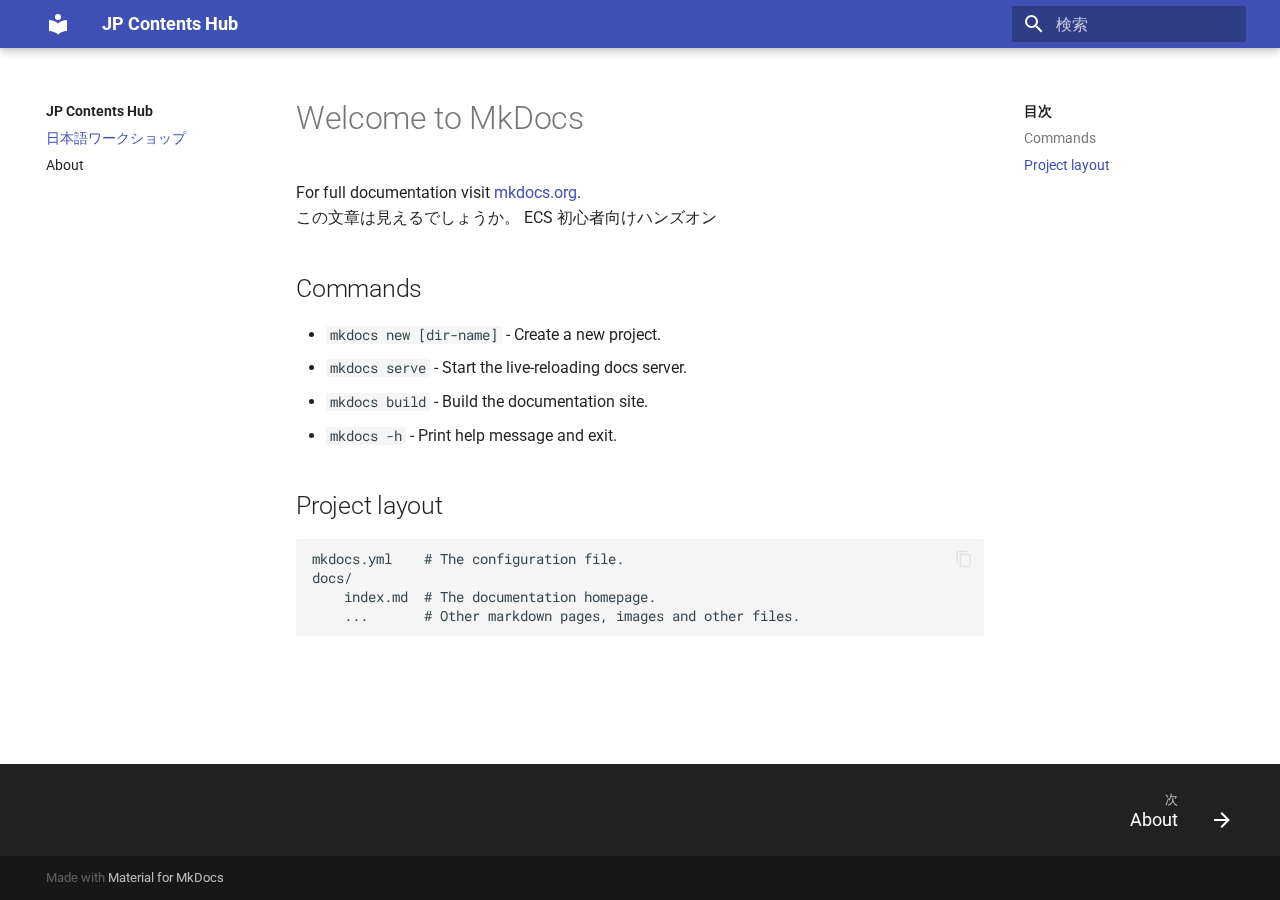
==== index.html @ 96ca3394 "Deployed 9d6eb87 with MkDocs version: 1.3.0" ====
<!doctype html>
<html lang="ja" class="no-js">
  <head>
    
      <meta charset="utf-8">
      <meta name="viewport" content="width=device-width,initial-scale=1">
      
      
      
      <link rel="icon" href="assets/images/favicon.png">
      <meta name="generator" content="mkdocs-1.3.0, mkdocs-material-8.3.3">
    
    
      
        <title>JP Contents Hub</title>
      
    
    
      <link rel="stylesheet" href="assets/stylesheets/main.4a0965b7.min.css">
      
        
        <link rel="stylesheet" href="assets/stylesheets/palette.cbb835fc.min.css">
        
      
      
    
    
    
      
        
        
        <link rel="preconnect" href="https://fonts.gstatic.com" crossorigin>
        <link rel="stylesheet" href="https://fonts.googleapis.com/css?family=Roboto:300,300i,400,400i,700,700i%7CRoboto+Mono:400,400i,700,700i&display=fallback">
        <style>:root{--md-text-font:"Roboto";--md-code-font:"Roboto Mono"}</style>
      
    
    
    <script>__md_scope=new URL(".",location),__md_get=(e,_=localStorage,t=__md_scope)=>JSON.parse(_.getItem(t.pathname+"."+e)),__md_set=(e,_,t=localStorage,a=__md_scope)=>{try{t.setItem(a.pathname+"."+e,JSON.stringify(_))}catch(e){}}</script>
    
      

    
    
  </head>
  
  
    
    
    
    
    
    <body dir="ltr" data-md-color-scheme="" data-md-color-primary="none" data-md-color-accent="none">
  
    
    
    <input class="md-toggle" data-md-toggle="drawer" type="checkbox" id="__drawer" autocomplete="off">
    <input class="md-toggle" data-md-toggle="search" type="checkbox" id="__search" autocomplete="off">
    <label class="md-overlay" for="__drawer"></label>
    <div data-md-component="skip">
      
        
        <a href="#welcome-to-mkdocs" class="md-skip">
          コンテンツにスキップ
        </a>
      
    </div>
    <div data-md-component="announce">
      
    </div>
    
    
      

<header class="md-header" data-md-component="header">
  <nav class="md-header__inner md-grid" aria-label="ヘッダー">
    <a href="." title="JP Contents Hub" class="md-header__button md-logo" aria-label="JP Contents Hub" data-md-component="logo">
      
  
  <svg xmlns="http://www.w3.org/2000/svg" viewBox="0 0 24 24"><path d="M12 8a3 3 0 0 0 3-3 3 3 0 0 0-3-3 3 3 0 0 0-3 3 3 3 0 0 0 3 3m0 3.54C9.64 9.35 6.5 8 3 8v11c3.5 0 6.64 1.35 9 3.54 2.36-2.19 5.5-3.54 9-3.54V8c-3.5 0-6.64 1.35-9 3.54Z"/></svg>

    </a>
    <label class="md-header__button md-icon" for="__drawer">
      <svg xmlns="http://www.w3.org/2000/svg" viewBox="0 0 24 24"><path d="M3 6h18v2H3V6m0 5h18v2H3v-2m0 5h18v2H3v-2Z"/></svg>
    </label>
    <div class="md-header__title" data-md-component="header-title">
      <div class="md-header__ellipsis">
        <div class="md-header__topic">
          <span class="md-ellipsis">
            JP Contents Hub
          </span>
        </div>
        <div class="md-header__topic" data-md-component="header-topic">
          <span class="md-ellipsis">
            
              日本語ワークショップ
            
          </span>
        </div>
      </div>
    </div>
    
    
    
      <label class="md-header__button md-icon" for="__search">
        <svg xmlns="http://www.w3.org/2000/svg" viewBox="0 0 24 24"><path d="M9.5 3A6.5 6.5 0 0 1 16 9.5c0 1.61-.59 3.09-1.56 4.23l.27.27h.79l5 5-1.5 1.5-5-5v-.79l-.27-.27A6.516 6.516 0 0 1 9.5 16 6.5 6.5 0 0 1 3 9.5 6.5 6.5 0 0 1 9.5 3m0 2C7 5 5 7 5 9.5S7 14 9.5 14 14 12 14 9.5 12 5 9.5 5Z"/></svg>
      </label>
      <div class="md-search" data-md-component="search" role="dialog">
  <label class="md-search__overlay" for="__search"></label>
  <div class="md-search__inner" role="search">
    <form class="md-search__form" name="search">
      <input type="text" class="md-search__input" name="query" aria-label="検索" placeholder="検索" autocapitalize="off" autocorrect="off" autocomplete="off" spellcheck="false" data-md-component="search-query" required>
      <label class="md-search__icon md-icon" for="__search">
        <svg xmlns="http://www.w3.org/2000/svg" viewBox="0 0 24 24"><path d="M9.5 3A6.5 6.5 0 0 1 16 9.5c0 1.61-.59 3.09-1.56 4.23l.27.27h.79l5 5-1.5 1.5-5-5v-.79l-.27-.27A6.516 6.516 0 0 1 9.5 16 6.5 6.5 0 0 1 3 9.5 6.5 6.5 0 0 1 9.5 3m0 2C7 5 5 7 5 9.5S7 14 9.5 14 14 12 14 9.5 12 5 9.5 5Z"/></svg>
        <svg xmlns="http://www.w3.org/2000/svg" viewBox="0 0 24 24"><path d="M20 11v2H8l5.5 5.5-1.42 1.42L4.16 12l7.92-7.92L13.5 5.5 8 11h12Z"/></svg>
      </label>
      <nav class="md-search__options" aria-label="Search">
        
        <button type="reset" class="md-search__icon md-icon" aria-label="クリア" tabindex="-1">
          <svg xmlns="http://www.w3.org/2000/svg" viewBox="0 0 24 24"><path d="M19 6.41 17.59 5 12 10.59 6.41 5 5 6.41 10.59 12 5 17.59 6.41 19 12 13.41 17.59 19 19 17.59 13.41 12 19 6.41Z"/></svg>
        </button>
      </nav>
      
    </form>
    <div class="md-search__output">
      <div class="md-search__scrollwrap" data-md-scrollfix>
        <div class="md-search-result" data-md-component="search-result">
          <div class="md-search-result__meta">
            検索を初期化
          </div>
          <ol class="md-search-result__list"></ol>
        </div>
      </div>
    </div>
  </div>
</div>
    
    
  </nav>
  
</header>
    
    <div class="md-container" data-md-component="container">
      
      
        
          
        
      
      <main class="md-main" data-md-component="main">
        <div class="md-main__inner md-grid">
          
            
              
              <div class="md-sidebar md-sidebar--primary" data-md-component="sidebar" data-md-type="navigation" >
                <div class="md-sidebar__scrollwrap">
                  <div class="md-sidebar__inner">
                    


<nav class="md-nav md-nav--primary" aria-label="ナビゲーション" data-md-level="0">
  <label class="md-nav__title" for="__drawer">
    <a href="." title="JP Contents Hub" class="md-nav__button md-logo" aria-label="JP Contents Hub" data-md-component="logo">
      
  
  <svg xmlns="http://www.w3.org/2000/svg" viewBox="0 0 24 24"><path d="M12 8a3 3 0 0 0 3-3 3 3 0 0 0-3-3 3 3 0 0 0-3 3 3 3 0 0 0 3 3m0 3.54C9.64 9.35 6.5 8 3 8v11c3.5 0 6.64 1.35 9 3.54 2.36-2.19 5.5-3.54 9-3.54V8c-3.5 0-6.64 1.35-9 3.54Z"/></svg>

    </a>
    JP Contents Hub
  </label>
  
  <ul class="md-nav__list" data-md-scrollfix>
    
      
      
      

  
  
    
  
  
    <li class="md-nav__item md-nav__item--active">
      
      <input class="md-nav__toggle md-toggle" data-md-toggle="toc" type="checkbox" id="__toc">
      
      
        
      
      
        <label class="md-nav__link md-nav__link--active" for="__toc">
          日本語ワークショップ
          <span class="md-nav__icon md-icon"></span>
        </label>
      
      <a href="." class="md-nav__link md-nav__link--active">
        日本語ワークショップ
      </a>
      
        

<nav class="md-nav md-nav--secondary" aria-label="目次">
  
  
  
    
  
  
    <label class="md-nav__title" for="__toc">
      <span class="md-nav__icon md-icon"></span>
      目次
    </label>
    <ul class="md-nav__list" data-md-component="toc" data-md-scrollfix>
      
        <li class="md-nav__item">
  <a href="#commands" class="md-nav__link">
    Commands
  </a>
  
</li>
      
        <li class="md-nav__item">
  <a href="#project-layout" class="md-nav__link">
    Project layout
  </a>
  
</li>
      
    </ul>
  
</nav>
      
    </li>
  

    
      
      
      

  
  
  
    <li class="md-nav__item">
      <a href="about/" class="md-nav__link">
        About
      </a>
    </li>
  

    
  </ul>
</nav>
                  </div>
                </div>
              </div>
            
            
              
              <div class="md-sidebar md-sidebar--secondary" data-md-component="sidebar" data-md-type="toc" >
                <div class="md-sidebar__scrollwrap">
                  <div class="md-sidebar__inner">
                    

<nav class="md-nav md-nav--secondary" aria-label="目次">
  
  
  
    
  
  
    <label class="md-nav__title" for="__toc">
      <span class="md-nav__icon md-icon"></span>
      目次
    </label>
    <ul class="md-nav__list" data-md-component="toc" data-md-scrollfix>
      
        <li class="md-nav__item">
  <a href="#commands" class="md-nav__link">
    Commands
  </a>
  
</li>
      
        <li class="md-nav__item">
  <a href="#project-layout" class="md-nav__link">
    Project layout
  </a>
  
</li>
      
    </ul>
  
</nav>
                  </div>
                </div>
              </div>
            
          
          <div class="md-content" data-md-component="content">
            <article class="md-content__inner md-typeset">
              
                


<h1 id="welcome-to-mkdocs">Welcome to MkDocs</h1>
<p>For full documentation visit <a href="https://www.mkdocs.org">mkdocs.org</a>.<br />
この文章は見えるでしょうか。
ECS 初心者向けハンズオン</p>
<h2 id="commands">Commands</h2>
<ul>
<li><code>mkdocs new [dir-name]</code> - Create a new project.</li>
<li><code>mkdocs serve</code> - Start the live-reloading docs server.</li>
<li><code>mkdocs build</code> - Build the documentation site.</li>
<li><code>mkdocs -h</code> - Print help message and exit.</li>
</ul>
<h2 id="project-layout">Project layout</h2>
<pre><code>mkdocs.yml    # The configuration file.
docs/
    index.md  # The documentation homepage.
    ...       # Other markdown pages, images and other files.
</code></pre>

              
            </article>
            
          </div>
        </div>
        
      </main>
      
        <footer class="md-footer">
  
    
    <nav class="md-footer__inner md-grid" aria-label="フッター" >
      
      
        
        <a href="about/" class="md-footer__link md-footer__link--next" aria-label="次: About" rel="next">
          <div class="md-footer__title">
            <div class="md-ellipsis">
              <span class="md-footer__direction">
                次
              </span>
              About
            </div>
          </div>
          <div class="md-footer__button md-icon">
            <svg xmlns="http://www.w3.org/2000/svg" viewBox="0 0 24 24"><path d="M4 11v2h12l-5.5 5.5 1.42 1.42L19.84 12l-7.92-7.92L10.5 5.5 16 11H4Z"/></svg>
          </div>
        </a>
      
    </nav>
  
  <div class="md-footer-meta md-typeset">
    <div class="md-footer-meta__inner md-grid">
      <div class="md-copyright">
  
  
    Made with
    <a href="https://squidfunk.github.io/mkdocs-material/" target="_blank" rel="noopener">
      Material for MkDocs
    </a>
  
</div>
      
    </div>
  </div>
</footer>
      
    </div>
    <div class="md-dialog" data-md-component="dialog">
      <div class="md-dialog__inner md-typeset"></div>
    </div>
    <script id="__config" type="application/json">{"base": ".", "features": [], "search": "assets/javascripts/workers/search.b028fd86.min.js", "translations": {"clipboard.copied": "\u30b3\u30d4\u30fc\u3057\u307e\u3057\u305f", "clipboard.copy": "\u30af\u30ea\u30c3\u30d7\u30dc\u30fc\u30c9\u3078\u30b3\u30d4\u30fc", "search.config.lang": "ja", "search.config.pipeline": "trimmer, stemmer", "search.config.separator": "[\\s\\-\u3000\u3001\u3002\uff0c\uff0e]+", "search.placeholder": "\u691c\u7d22", "search.result.more.one": "\u3053\u306e\u30da\u30fc\u30b8\u5185\u306b\u3082\u30461\u4ef6\u898b\u3064\u304b\u308a\u307e\u3057\u305f", "search.result.more.other": "\u3053\u306e\u30da\u30fc\u30b8\u5185\u306b\u3042\u3068#\u4ef6\u898b\u3064\u304b\u308a\u307e\u3057\u305f", "search.result.none": "\u4f55\u3082\u898b\u3064\u304b\u308a\u307e\u305b\u3093\u3067\u3057\u305f", "search.result.one": "1\u4ef6\u898b\u3064\u304b\u308a\u307e\u3057\u305f", "search.result.other": "#\u4ef6\u898b\u3064\u304b\u308a\u307e\u3057\u305f", "search.result.placeholder": "\u691c\u7d22\u30ad\u30fc\u30ef\u30fc\u30c9\u3092\u5165\u529b\u3057\u3066\u304f\u3060\u3055\u3044", "search.result.term.missing": "\u691c\u7d22\u306b\u542b\u307e\u308c\u306a\u3044", "select.version.title": "Select version"}}</script>
    
    
      <script src="assets/javascripts/bundle.f758a944.min.js"></script>
      
    
  </body>
</html>
---- assets/stylesheets/main.4a0965b7.min.css ----
@charset "UTF-8";html{-webkit-text-size-adjust:none;-moz-text-size-adjust:none;-ms-text-size-adjust:none;text-size-adjust:none;box-sizing:border-box}*,:after,:before{box-sizing:inherit}@media (prefers-reduced-motion){*,:after,:before{transition:none!important}}body{margin:0}a,button,input,label{-webkit-tap-highlight-color:transparent}a{color:inherit;text-decoration:none}hr{border:0;box-sizing:initial;display:block;height:.05rem;overflow:visible;padding:0}small{font-size:80%}sub,sup{line-height:1em}img{border-style:none}table{border-collapse:initial;border-spacing:0}td,th{font-weight:400;vertical-align:top}button{background:transparent;border:0;font-family:inherit;font-size:inherit;margin:0;padding:0}input{border:0;outline:none}:root,[data-md-color-scheme=default]{--md-default-fg-color:rgba(0,0,0,.87);--md-default-fg-color--light:rgba(0,0,0,.54);--md-default-fg-color--lighter:rgba(0,0,0,.32);--md-default-fg-color--lightest:rgba(0,0,0,.07);--md-default-bg-color:#fff;--md-default-bg-color--light:hsla(0,0%,100%,.7);--md-default-bg-color--lighter:hsla(0,0%,100%,.3);--md-default-bg-color--lightest:hsla(0,0%,100%,.12);--md-primary-fg-color:#4051b5;--md-primary-fg-color--light:#5d6cc0;--md-primary-fg-color--dark:#303fa1;--md-primary-bg-color:#fff;--md-primary-bg-color--light:hsla(0,0%,100%,.7);--md-accent-fg-color:#526cfe;--md-accent-fg-color--transparent:rgba(82,108,254,.1);--md-accent-bg-color:#fff;--md-accent-bg-color--light:hsla(0,0%,100%,.7);--md-code-fg-color:#36464e;--md-code-bg-color:#f5f5f5;--md-code-hl-color:rgba(255,255,0,.5);--md-code-hl-number-color:#d52a2a;--md-code-hl-special-color:#db1457;--md-code-hl-function-color:#a846b9;--md-code-hl-constant-color:#6e59d9;--md-code-hl-keyword-color:#3f6ec6;--md-code-hl-string-color:#1c7d4d;--md-code-hl-name-color:var(--md-code-fg-color);--md-code-hl-operator-color:var(--md-default-fg-color--light);--md-code-hl-punctuation-color:var(--md-default-fg-color--light);--md-code-hl-comment-color:var(--md-default-fg-color--light);--md-code-hl-generic-color:var(--md-default-fg-color--light);--md-code-hl-variable-color:var(--md-default-fg-color--light);--md-typeset-color:var(--md-default-fg-color);--md-typeset-a-color:var(--md-primary-fg-color);--md-typeset-mark-color:rgba(255,255,0,.5);--md-typeset-del-color:rgba(245,80,61,.15);--md-typeset-ins-color:rgba(11,213,112,.15);--md-typeset-kbd-color:#fafafa;--md-typeset-kbd-accent-color:#fff;--md-typeset-kbd-border-color:#b8b8b8;--md-typeset-table-color:rgba(0,0,0,.12);--md-admonition-fg-color:var(--md-default-fg-color);--md-admonition-bg-color:var(--md-default-bg-color);--md-footer-fg-color:#fff;--md-footer-fg-color--light:hsla(0,0%,100%,.7);--md-footer-fg-color--lighter:hsla(0,0%,100%,.3);--md-footer-bg-color:rgba(0,0,0,.87);--md-footer-bg-color--dark:rgba(0,0,0,.32);--md-shadow-z1:0 0.2rem 0.5rem rgba(0,0,0,.05),0 0 0.05rem rgba(0,0,0,.1);--md-shadow-z2:0 0.2rem 0.5rem rgba(0,0,0,.1),0 0 0.05rem rgba(0,0,0,.25);--md-shadow-z3:0 0.2rem 0.5rem rgba(0,0,0,.2),0 0 0.05rem rgba(0,0,0,.35)}.md-icon svg{fill:currentcolor;display:block;height:1.2rem;width:1.2rem}body{-webkit-font-smoothing:antialiased;-moz-osx-font-smoothing:grayscale;--md-text-font-family:var(--md-text-font,_),-apple-system,BlinkMacSystemFont,Helvetica,Arial,sans-serif;--md-code-font-family:var(--md-code-font,_),SFMono-Regular,Consolas,Menlo,monospace}body,input{font-feature-settings:"kern","liga";font-family:var(--md-text-font-family)}body,code,input,kbd,pre{color:var(--md-typeset-color)}code,kbd,pre{font-feature-settings:"kern";font-family:var(--md-code-font-family)}:root{--md-typeset-table-sort-icon:url('data:image/svg+xml;charset=utf-8,<svg xmlns="http://www.w3.org/2000/svg" viewBox="0 0 24 24"><path d="m18 21-4-4h3V7h-3l4-4 4 4h-3v10h3M2 19v-2h10v2M2 13v-2h7v2M2 7V5h4v2H2Z"/></svg>');--md-typeset-table-sort-icon--asc:url('data:image/svg+xml;charset=utf-8,<svg xmlns="http://www.w3.org/2000/svg" viewBox="0 0 24 24"><path d="M19 17h3l-4 4-4-4h3V3h2M2 17h10v2H2M6 5v2H2V5m0 6h7v2H2v-2Z"/></svg>');--md-typeset-table-sort-icon--desc:url('data:image/svg+xml;charset=utf-8,<svg xmlns="http://www.w3.org/2000/svg" viewBox="0 0 24 24"><path d="M19 7h3l-4-4-4 4h3v14h2M2 17h10v2H2M6 5v2H2V5m0 6h7v2H2v-2Z"/></svg>')}.md-typeset{-webkit-print-color-adjust:exact;color-adjust:exact;font-size:.8rem;line-height:1.6}@media print{.md-typeset{font-size:.68rem}}.md-typeset blockquote,.md-typeset dl,.md-typeset figure,.md-typeset ol,.md-typeset pre,.md-typeset ul{margin-bottom:1em;margin-top:1em}.md-typeset h1{color:var(--md-default-fg-color--light);font-size:2em;line-height:1.3;margin:0 0 1.25em}.md-typeset h1,.md-typeset h2{font-weight:300;letter-spacing:-.01em}.md-typeset h2{font-size:1.5625em;line-height:1.4;margin:1.6em 0 .64em}.md-typeset h3{font-size:1.25em;font-weight:400;letter-spacing:-.01em;line-height:1.5;margin:1.6em 0 .8em}.md-typeset h2+h3{margin-top:.8em}.md-typeset h4{font-weight:700;letter-spacing:-.01em;margin:1em 0}.md-typeset h5,.md-typeset h6{color:var(--md-default-fg-color--light);font-size:.8em;font-weight:700;letter-spacing:-.01em;margin:1.25em 0}.md-typeset h5{text-transform:uppercase}.md-typeset hr{border-bottom:.05rem solid var(--md-default-fg-color--lightest);display:flow-root;margin:1.5em 0}.md-typeset a{color:var(--md-typeset-a-color);word-break:break-word}.md-typeset a,.md-typeset a:before{transition:color 125ms}.md-typeset a:focus,.md-typeset a:hover{color:var(--md-accent-fg-color)}.md-typeset a:focus code,.md-typeset a:hover code{background-color:var(--md-accent-fg-color--transparent)}.md-typeset a code{color:currentcolor;transition:background-color 125ms}.md-typeset a.focus-visible{outline-color:var(--md-accent-fg-color);outline-offset:.2rem}.md-typeset code,.md-typeset kbd,.md-typeset pre{color:var(--md-code-fg-color);direction:ltr}@media print{.md-typeset code,.md-typeset kbd,.md-typeset pre{white-space:pre-wrap}}.md-typeset code{background-color:var(--md-code-bg-color);border-radius:.1rem;-webkit-box-decoration-break:clone;box-decoration-break:clone;font-size:.85em;padding:0 .2941176471em;word-break:break-word}.md-typeset code:not(.focus-visible){-webkit-tap-highlight-color:transparent;outline:none}.md-typeset pre{display:flow-root;line-height:1.4;position:relative}.md-typeset pre>code{-webkit-box-decoration-break:slice;box-decoration-break:slice;box-shadow:none;display:block;margin:0;outline-color:var(--md-accent-fg-color);overflow:auto;padding:.7720588235em 1.1764705882em;scrollbar-color:var(--md-default-fg-color--lighter) transparent;scrollbar-width:thin;touch-action:auto;word-break:normal}.md-typeset pre>code:hover{scrollbar-color:var(--md-accent-fg-color) transparent}.md-typeset pre>code::-webkit-scrollbar{height:.2rem;width:.2rem}.md-typeset pre>code::-webkit-scrollbar-thumb{background-color:var(--md-default-fg-color--lighter)}.md-typeset pre>code::-webkit-scrollbar-thumb:hover{background-color:var(--md-accent-fg-color)}.md-typeset kbd{background-color:var(--md-typeset-kbd-color);border-radius:.1rem;box-shadow:0 .1rem 0 .05rem var(--md-typeset-kbd-border-color),0 .1rem 0 var(--md-typeset-kbd-border-color),0 -.1rem .2rem var(--md-typeset-kbd-accent-color) inset;color:var(--md-default-fg-color);display:inline-block;font-size:.75em;padding:0 .6666666667em;vertical-align:text-top;word-break:break-word}.md-typeset mark{background-color:var(--md-typeset-mark-color);-webkit-box-decoration-break:clone;box-decoration-break:clone;color:inherit;word-break:break-word}.md-typeset abbr{border-bottom:.05rem dotted var(--md-default-fg-color--light);cursor:help;text-decoration:none}@media (hover:none){.md-typeset abbr{position:relative}.md-typeset abbr[title]:-webkit-any(:focus,:hover):after{background-color:var(--md-default-fg-color);border-radius:.1rem;box-shadow:var(--md-shadow-z3);color:var(--md-default-bg-color);content:attr(title);display:inline-block;font-size:.7rem;margin-top:2em;max-width:80%;min-width:-webkit-max-content;min-width:max-content;padding:.2rem .3rem;position:absolute;width:auto}.md-typeset abbr[title]:-moz-any(:focus,:hover):after{background-color:var(--md-default-fg-color);border-radius:.1rem;box-shadow:var(--md-shadow-z3);color:var(--md-default-bg-color);content:attr(title);display:inline-block;font-size:.7rem;margin-top:2em;max-width:80%;min-width:-moz-max-content;min-width:max-content;padding:.2rem .3rem;position:absolute;width:auto}[dir=ltr] .md-typeset abbr[title]:-webkit-any(:focus,:hover):after{left:0}[dir=ltr] .md-typeset abbr[title]:-moz-any(:focus,:hover):after{left:0}[dir=ltr] .md-typeset abbr[title]:is(:focus,:hover):after{left:0}[dir=rtl] .md-typeset abbr[title]:-webkit-any(:focus,:hover):after{right:0}[dir=rtl] .md-typeset abbr[title]:-moz-any(:focus,:hover):after{right:0}[dir=rtl] .md-typeset abbr[title]:is(:focus,:hover):after{right:0}.md-typeset abbr[title]:is(:focus,:hover):after{background-color:var(--md-default-fg-color);border-radius:.1rem;box-shadow:var(--md-shadow-z3);color:var(--md-default-bg-color);content:attr(title);display:inline-block;font-size:.7rem;margin-top:2em;max-width:80%;min-width:-webkit-max-content;min-width:-moz-max-content;min-width:max-content;padding:.2rem .3rem;position:absolute;width:auto}}.md-typeset small{opacity:.75}[dir=ltr] .md-typeset sub,[dir=ltr] .md-typeset sup{margin-left:.078125em}[dir=rtl] .md-typeset sub,[dir=rtl] .md-typeset sup{margin-right:.078125em}[dir=ltr] .md-typeset blockquote{padding-left:.6rem}[dir=rtl] .md-typeset blockquote{padding-right:.6rem}[dir=ltr] .md-typeset blockquote{border-left:.2rem solid var(--md-default-fg-color--lighter)}[dir=rtl] .md-typeset blockquote{border-right:.2rem solid var(--md-default-fg-color--lighter)}.md-typeset blockquote{color:var(--md-default-fg-color--light);margin-left:0;margin-right:0}.md-typeset ul{list-style-type:disc}[dir=ltr] .md-typeset ol,[dir=ltr] .md-typeset ul{margin-left:.625em}[dir=rtl] .md-typeset ol,[dir=rtl] .md-typeset ul{margin-right:.625em}.md-typeset ol,.md-typeset ul{padding:0}.md-typeset ol:not([hidden]),.md-typeset ul:not([hidden]){display:flow-root}.md-typeset ol ol,.md-typeset ul ol{list-style-type:lower-alpha}.md-typeset ol ol ol,.md-typeset ul ol ol{list-style-type:lower-roman}[dir=ltr] .md-typeset ol li,[dir=ltr] .md-typeset ul li{margin-left:1.25em}[dir=rtl] .md-typeset ol li,[dir=rtl] .md-typeset ul li{margin-right:1.25em}.md-typeset ol li,.md-typeset ul li{margin-bottom:.5em}.md-typeset ol li blockquote,.md-typeset ol li p,.md-typeset ul li blockquote,.md-typeset ul li p{margin:.5em 0}.md-typeset ol li:last-child,.md-typeset ul li:last-child{margin-bottom:0}.md-typeset ol li :-webkit-any(ul,ol),.md-typeset ul li :-webkit-any(ul,ol){margin-bottom:.5em;margin-top:.5em}.md-typeset ol li :-moz-any(ul,ol),.md-typeset ul li :-moz-any(ul,ol){margin-bottom:.5em;margin-top:.5em}[dir=ltr] .md-typeset ol li :-webkit-any(ul,ol),[dir=ltr] .md-typeset ul li :-webkit-any(ul,ol){margin-left:.625em}[dir=ltr] .md-typeset ol li :-moz-any(ul,ol),[dir=ltr] .md-typeset ul li :-moz-any(ul,ol){margin-left:.625em}[dir=ltr] .md-typeset ol li :is(ul,ol),[dir=ltr] .md-typeset ul li :is(ul,ol){margin-left:.625em}[dir=rtl] .md-typeset ol li :-webkit-any(ul,ol),[dir=rtl] .md-typeset ul li :-webkit-any(ul,ol){margin-right:.625em}[dir=rtl] .md-typeset ol li :-moz-any(ul,ol),[dir=rtl] .md-typeset ul li :-moz-any(ul,ol){margin-right:.625em}[dir=rtl] .md-typeset ol li :is(ul,ol),[dir=rtl] .md-typeset ul li :is(ul,ol){margin-right:.625em}.md-typeset ol li :is(ul,ol),.md-typeset ul li :is(ul,ol){margin-bottom:.5em;margin-top:.5em}[dir=ltr] .md-typeset dd{margin-left:1.875em}[dir=rtl] .md-typeset dd{margin-right:1.875em}.md-typeset dd{margin-bottom:1.5em;margin-top:1em}.md-typeset img,.md-typeset svg{height:auto;max-width:100%}.md-typeset img[align=left],.md-typeset svg[align=left]{margin:1em 1em 1em 0}.md-typeset img[align=right],.md-typeset svg[align=right]{margin:1em 0 1em 1em}.md-typeset img[align]:only-child,.md-typeset svg[align]:only-child{margin-top:0}.md-typeset img[src$="#gh-dark-mode-only"],.md-typeset img[src$="#only-dark"]{display:none}.md-typeset figure{display:flow-root;margin:1em auto;max-width:100%;text-align:center;width:-webkit-fit-content;width:-moz-fit-content;width:fit-content}.md-typeset figure img{display:block}.md-typeset figcaption{font-style:italic;margin:1em auto;max-width:24rem}.md-typeset iframe{max-width:100%}.md-typeset table:not([class]){background-color:var(--md-default-bg-color);border:.05rem solid var(--md-typeset-table-color);border-radius:.1rem;display:inline-block;font-size:.64rem;max-width:100%;overflow:auto;touch-action:auto}@media print{.md-typeset table:not([class]){display:table}}.md-typeset table:not([class])+*{margin-top:1.5em}.md-typeset table:not([class]) :-webkit-any(th,td)>:first-child{margin-top:0}.md-typeset table:not([class]) :-moz-any(th,td)>:first-child{margin-top:0}.md-typeset table:not([class]) :is(th,td)>:first-child{margin-top:0}.md-typeset table:not([class]) :-webkit-any(th,td)>:last-child{margin-bottom:0}.md-typeset table:not([class]) :-moz-any(th,td)>:last-child{margin-bottom:0}.md-typeset table:not([class]) :is(th,td)>:last-child{margin-bottom:0}.md-typeset table:not([class]) :-webkit-any(th,td):not([align]){text-align:left}.md-typeset table:not([class]) :-moz-any(th,td):not([align]){text-align:left}.md-typeset table:not([class]) :is(th,td):not([align]){text-align:left}[dir=rtl] .md-typeset table:not([class]) :-webkit-any(th,td):not([align]){text-align:right}[dir=rtl] .md-typeset table:not([class]) :-moz-any(th,td):not([align]){text-align:right}[dir=rtl] .md-typeset table:not([class]) :is(th,td):not([align]){text-align:right}.md-typeset table:not([class]) th{font-weight:700;min-width:5rem;padding:.9375em 1.25em;vertical-align:top}.md-typeset table:not([class]) th a{color:inherit}.md-typeset table:not([class]) td{border-top:.05rem solid var(--md-typeset-table-color);padding:.9375em 1.25em;vertical-align:top}.md-typeset table:not([class]) tbody tr{transition:background-color 125ms}.md-typeset table:not([class]) tbody tr:hover{background-color:rgba(0,0,0,.035);box-shadow:0 .05rem 0 var(--md-default-bg-color) inset}.md-typeset table:not([class]) a{word-break:normal}.md-typeset table th[role=columnheader]{cursor:pointer}[dir=ltr] .md-typeset table th[role=columnheader]:after{margin-left:.5em}[dir=rtl] .md-typeset table th[role=columnheader]:after{margin-right:.5em}.md-typeset table th[role=columnheader]:after{content:"";display:inline-block;height:1.2em;-webkit-mask-image:var(--md-typeset-table-sort-icon);mask-image:var(--md-typeset-table-sort-icon);-webkit-mask-repeat:no-repeat;mask-repeat:no-repeat;-webkit-mask-size:contain;mask-size:contain;transition:background-color 125ms;vertical-align:text-bottom;width:1.2em}.md-typeset table th[role=columnheader]:hover:after{background-color:var(--md-default-fg-color--lighter)}.md-typeset table th[role=columnheader][aria-sort=ascending]:after{background-color:var(--md-default-fg-color--light);-webkit-mask-image:var(--md-typeset-table-sort-icon--asc);mask-image:var(--md-typeset-table-sort-icon--asc)}.md-typeset table th[role=columnheader][aria-sort=descending]:after{background-color:var(--md-default-fg-color--light);-webkit-mask-image:var(--md-typeset-table-sort-icon--desc);mask-image:var(--md-typeset-table-sort-icon--desc)}.md-typeset__scrollwrap{margin:1em -.8rem;overflow-x:auto;touch-action:auto}.md-typeset__table{display:inline-block;margin-bottom:.5em;padding:0 .8rem}@media print{.md-typeset__table{display:block}}html .md-typeset__table table{display:table;margin:0;overflow:hidden;width:100%}@media screen and (max-width:44.9375em){.md-content__inner>pre{margin:1em -.8rem}.md-content__inner>pre code{border-radius:0}}.md-banner{background-color:var(--md-footer-bg-color);color:var(--md-footer-fg-color);overflow:auto}@media print{.md-banner{display:none}}.md-banner--warning{background:var(--md-typeset-mark-color);color:var(--md-default-fg-color)}.md-banner__inner{font-size:.7rem;margin:.6rem auto;padding:0 .8rem}html{font-size:125%;height:100%;overflow-x:hidden}@media screen and (min-width:100em){html{font-size:137.5%}}@media screen and (min-width:125em){html{font-size:150%}}body{background-color:var(--md-default-bg-color);display:flex;flex-direction:column;font-size:.5rem;min-height:100%;position:relative;width:100%}@media print{body{display:block}}@media screen and (max-width:59.9375em){body[data-md-scrolllock]{position:fixed}}.md-grid{margin-left:auto;margin-right:auto;max-width:61rem}.md-container{display:flex;flex-direction:column;flex-grow:1}@media print{.md-container{display:block}}.md-main{flex-grow:1}.md-main__inner{display:flex;height:100%;margin-top:1.5rem}.md-ellipsis{overflow:hidden;text-overflow:ellipsis;white-space:nowrap}.md-toggle{display:none}.md-option{height:0;opacity:0;position:absolute;width:0}.md-option:checked+label:not([hidden]){display:block}.md-option.focus-visible+label{outline-color:var(--md-accent-fg-color);outline-style:auto}.md-skip{background-color:var(--md-default-fg-color);border-radius:.1rem;color:var(--md-default-bg-color);font-size:.64rem;margin:.5rem;opacity:0;outline-color:var(--md-accent-fg-color);padding:.3rem .5rem;position:fixed;transform:translateY(.4rem);z-index:-1}.md-skip:focus{opacity:1;transform:translateY(0);transition:transform .25s cubic-bezier(.4,0,.2,1),opacity 175ms 75ms;z-index:10}@page{margin:25mm}:root{--md-clipboard-icon:url('data:image/svg+xml;charset=utf-8,<svg xmlns="http://www.w3.org/2000/svg" viewBox="0 0 24 24"><path d="M19 21H8V7h11m0-2H8a2 2 0 0 0-2 2v14a2 2 0 0 0 2 2h11a2 2 0 0 0 2-2V7a2 2 0 0 0-2-2m-3-4H4a2 2 0 0 0-2 2v14h2V3h12V1Z"/></svg>')}.md-clipboard{border-radius:.1rem;color:var(--md-default-fg-color--lightest);cursor:pointer;height:1.5em;outline-color:var(--md-accent-fg-color);outline-offset:.1rem;position:absolute;right:.5em;top:.5em;transition:color .25s;width:1.5em;z-index:1}@media print{.md-clipboard{display:none}}.md-clipboard:not(.focus-visible){-webkit-tap-highlight-color:transparent;outline:none}:hover>.md-clipboard{color:var(--md-default-fg-color--light)}.md-clipboard:-webkit-any(:focus,:hover){color:var(--md-accent-fg-color)}.md-clipboard:-moz-any(:focus,:hover){color:var(--md-accent-fg-color)}.md-clipboard:is(:focus,:hover){color:var(--md-accent-fg-color)}.md-clipboard:after{background-color:currentcolor;content:"";display:block;height:1.125em;margin:0 auto;-webkit-mask-image:var(--md-clipboard-icon);mask-image:var(--md-clipboard-icon);-webkit-mask-repeat:no-repeat;mask-repeat:no-repeat;-webkit-mask-size:contain;mask-size:contain;width:1.125em}.md-clipboard--inline{cursor:pointer}.md-clipboard--inline code{transition:color .25s,background-color .25s}.md-clipboard--inline:-webkit-any(:focus,:hover) code{background-color:var(--md-accent-fg-color--transparent);color:var(--md-accent-fg-color)}.md-clipboard--inline:-moz-any(:focus,:hover) code{background-color:var(--md-accent-fg-color--transparent);color:var(--md-accent-fg-color)}.md-clipboard--inline:is(:focus,:hover) code{background-color:var(--md-accent-fg-color--transparent);color:var(--md-accent-fg-color)}.md-content{flex-grow:1;min-width:0}.md-content__inner{margin:0 .8rem 1.2rem;padding-top:.6rem}@media screen and (min-width:76.25em){[dir=ltr] .md-sidebar--primary:not([hidden])~.md-content>.md-content__inner{margin-left:1.2rem}[dir=ltr] .md-sidebar--secondary:not([hidden])~.md-content>.md-content__inner,[dir=rtl] .md-sidebar--primary:not([hidden])~.md-content>.md-content__inner{margin-right:1.2rem}[dir=rtl] .md-sidebar--secondary:not([hidden])~.md-content>.md-content__inner{margin-left:1.2rem}}.md-content__inner:before{content:"";display:block;height:.4rem}.md-content__inner>:last-child{margin-bottom:0}[dir=ltr] .md-content__button{margin-left:.4rem}[dir=rtl] .md-content__button{margin-right:.4rem}.md-content__button{float:right;margin:.4rem 0;padding:0}@media print{.md-content__button{display:none}}[dir=rtl] .md-content__button{float:left}.md-typeset .md-content__button{color:var(--md-default-fg-color--lighter)}.md-content__button svg{display:inline;vertical-align:top}[dir=rtl] .md-content__button svg{transform:scaleX(-1)}[dir=ltr] .md-dialog{right:.8rem}[dir=rtl] .md-dialog{left:.8rem}.md-dialog{background-color:var(--md-default-fg-color);border-radius:.1rem;bottom:.8rem;box-shadow:var(--md-shadow-z3);min-width:11.1rem;opacity:0;padding:.4rem .6rem;pointer-events:none;position:fixed;transform:translateY(100%);transition:transform 0ms .4s,opacity .4s;z-index:4}@media print{.md-dialog{display:none}}.md-dialog--active{opacity:1;pointer-events:auto;transform:translateY(0);transition:transform .4s cubic-bezier(.075,.85,.175,1),opacity .4s}.md-dialog__inner{color:var(--md-default-bg-color);font-size:.7rem}.md-footer{background-color:var(--md-footer-bg-color);color:var(--md-footer-fg-color)}@media print{.md-footer{display:none}}.md-footer__inner{justify-content:space-between;overflow:auto;padding:.2rem}.md-footer__inner:not([hidden]){display:flex}.md-footer__link{display:flex;flex-grow:0.01;outline-color:var(--md-accent-fg-color);overflow:hidden;padding-bottom:.4rem;padding-top:1.4rem;transition:opacity .25s}.md-footer__link:-webkit-any(:focus,:hover){opacity:.7}.md-footer__link:-moz-any(:focus,:hover){opacity:.7}.md-footer__link:is(:focus,:hover){opacity:.7}[dir=rtl] .md-footer__link svg{transform:scaleX(-1)}@media screen and (max-width:44.9375em){.md-footer__link--prev .md-footer__title{display:none}}[dir=ltr] .md-footer__link--next{margin-left:auto}[dir=rtl] .md-footer__link--next{margin-right:auto}.md-footer__link--next{text-align:right}[dir=rtl] .md-footer__link--next{text-align:left}.md-footer__title{flex-grow:1;font-size:.9rem;line-height:2.4rem;max-width:calc(100% - 2.4rem);padding:0 1rem;position:relative;white-space:nowrap}.md-footer__button{margin:.2rem;padding:.4rem}.md-footer__direction{font-size:.64rem;left:0;margin-top:-1rem;opacity:.7;padding:0 1rem;position:absolute;right:0}.md-footer-meta{background-color:var(--md-footer-bg-color--dark)}.md-footer-meta__inner{display:flex;flex-wrap:wrap;justify-content:space-between;padding:.2rem}html .md-footer-meta.md-typeset a{color:var(--md-footer-fg-color--light)}html .md-footer-meta.md-typeset a:-webkit-any(:focus,:hover){color:var(--md-footer-fg-color)}html .md-footer-meta.md-typeset a:-moz-any(:focus,:hover){color:var(--md-footer-fg-color)}html .md-footer-meta.md-typeset a:is(:focus,:hover){color:var(--md-footer-fg-color)}.md-copyright{color:var(--md-footer-fg-color--lighter);font-size:.64rem;margin:auto .6rem;padding:.4rem 0;width:100%}@media screen and (min-width:45em){.md-copyright{width:auto}}.md-copyright__highlight{color:var(--md-footer-fg-color--light)}.md-social{margin:0 .4rem;padding:.2rem 0 .6rem}@media screen and (min-width:45em){.md-social{padding:.6rem 0}}.md-social__link{display:inline-block;height:1.6rem;text-align:center;width:1.6rem}.md-social__link:before{line-height:1.9}.md-social__link svg{fill:currentcolor;max-height:.8rem;vertical-align:-25%}.md-typeset .md-button{border:.1rem solid;border-radius:.1rem;color:var(--md-primary-fg-color);cursor:pointer;display:inline-block;font-weight:700;padding:.625em 2em;transition:color 125ms,background-color 125ms,border-color 125ms}.md-typeset .md-button--primary{background-color:var(--md-primary-fg-color);border-color:var(--md-primary-fg-color);color:var(--md-primary-bg-color)}.md-typeset .md-button:-webkit-any(:focus,:hover){background-color:var(--md-accent-fg-color);border-color:var(--md-accent-fg-color);color:var(--md-accent-bg-color)}.md-typeset .md-button:-moz-any(:focus,:hover){background-color:var(--md-accent-fg-color);border-color:var(--md-accent-fg-color);color:var(--md-accent-bg-color)}.md-typeset .md-button:is(:focus,:hover){background-color:var(--md-accent-fg-color);border-color:var(--md-accent-fg-color);color:var(--md-accent-bg-color)}[dir=ltr] .md-typeset .md-input{border-top-left-radius:.1rem}[dir=ltr] .md-typeset .md-input,[dir=rtl] .md-typeset .md-input{border-top-right-radius:.1rem}[dir=rtl] .md-typeset .md-input{border-top-left-radius:.1rem}.md-typeset .md-input{border-bottom:.1rem solid var(--md-default-fg-color--lighter);box-shadow:var(--md-shadow-z1);font-size:.8rem;height:1.8rem;padding:0 .6rem;transition:border .25s,box-shadow .25s}.md-typeset .md-input:-webkit-any(:focus,:hover){border-bottom-color:var(--md-accent-fg-color);box-shadow:var(--md-shadow-z2)}.md-typeset .md-input:-moz-any(:focus,:hover){border-bottom-color:var(--md-accent-fg-color);box-shadow:var(--md-shadow-z2)}.md-typeset .md-input:is(:focus,:hover){border-bottom-color:var(--md-accent-fg-color);box-shadow:var(--md-shadow-z2)}.md-typeset .md-input--stretch{width:100%}.md-header{background-color:var(--md-primary-fg-color);box-shadow:0 0 .2rem transparent,0 .2rem .4rem transparent;color:var(--md-primary-bg-color);display:block;left:0;position:-webkit-sticky;position:sticky;right:0;top:0;z-index:4}@media print{.md-header{display:none}}.md-header[hidden]{transform:translateY(-100%);transition:transform .25s cubic-bezier(.8,0,.6,1),box-shadow .25s}.md-header--shadow{box-shadow:0 0 .2rem rgba(0,0,0,.1),0 .2rem .4rem rgba(0,0,0,.2);transition:transform .25s cubic-bezier(.1,.7,.1,1),box-shadow .25s}.md-header__inner{align-items:center;display:flex;padding:0 .2rem}.md-header__button{color:currentcolor;cursor:pointer;margin:.2rem;outline-color:var(--md-accent-fg-color);padding:.4rem;position:relative;transition:opacity .25s;vertical-align:middle;z-index:1}.md-header__button:hover{opacity:.7}.md-header__button:not([hidden]){display:inline-block}.md-header__button:not(.focus-visible){-webkit-tap-highlight-color:transparent;outline:none}.md-header__button.md-logo{margin:.2rem;padding:.4rem}@media screen and (max-width:76.1875em){.md-header__button.md-logo{display:none}}.md-header__button.md-logo :-webkit-any(img,svg){fill:currentcolor;display:block;height:1.2rem;width:auto}.md-header__button.md-logo :-moz-any(img,svg){fill:currentcolor;display:block;height:1.2rem;width:auto}.md-header__button.md-logo :is(img,svg){fill:currentcolor;display:block;height:1.2rem;width:auto}@media screen and (min-width:60em){.md-header__button[for=__search]{display:none}}.no-js .md-header__button[for=__search]{display:none}[dir=rtl] .md-header__button[for=__search] svg{transform:scaleX(-1)}@media screen and (min-width:76.25em){.md-header__button[for=__drawer]{display:none}}.md-header__topic{display:flex;max-width:100%;position:absolute;transition:transform .4s cubic-bezier(.1,.7,.1,1),opacity .15s;white-space:nowrap}.md-header__topic+.md-header__topic{opacity:0;pointer-events:none;transform:translateX(1.25rem);transition:transform .4s cubic-bezier(1,.7,.1,.1),opacity .15s;z-index:-1}[dir=rtl] .md-header__topic+.md-header__topic{transform:translateX(-1.25rem)}.md-header__topic:first-child{font-weight:700}[dir=ltr] .md-header__title{margin-right:.4rem}[dir=rtl] .md-header__title{margin-left:.4rem}[dir=ltr] .md-header__title{margin-left:1rem}[dir=rtl] .md-header__title{margin-right:1rem}.md-header__title{flex-grow:1;font-size:.9rem;height:2.4rem;line-height:2.4rem}.md-header__title--active .md-header__topic{opacity:0;pointer-events:none;transform:translateX(-1.25rem);transition:transform .4s cubic-bezier(1,.7,.1,.1),opacity .15s;z-index:-1}[dir=rtl] .md-header__title--active .md-header__topic{transform:translateX(1.25rem)}.md-header__title--active .md-header__topic+.md-header__topic{opacity:1;pointer-events:auto;transform:translateX(0);transition:transform .4s cubic-bezier(.1,.7,.1,1),opacity .15s;z-index:0}.md-header__title>.md-header__ellipsis{height:100%;position:relative;width:100%}.md-header__option{display:flex;flex-shrink:0;max-width:100%;transition:max-width 0ms .25s,opacity .25s .25s;white-space:nowrap}[data-md-toggle=search]:checked~.md-header .md-header__option{max-width:0;opacity:0;transition:max-width 0ms,opacity 0ms}.md-header__source{display:none}@media screen and (min-width:60em){[dir=ltr] .md-header__source{margin-left:1rem}[dir=rtl] .md-header__source{margin-right:1rem}.md-header__source{display:block;max-width:11.7rem;width:11.7rem}}@media screen and (min-width:76.25em){[dir=ltr] .md-header__source{margin-left:1.4rem}[dir=rtl] .md-header__source{margin-right:1.4rem}}:root{--md-nav-icon--prev:url('data:image/svg+xml;charset=utf-8,<svg xmlns="http://www.w3.org/2000/svg" viewBox="0 0 24 24"><path d="M20 11v2H8l5.5 5.5-1.42 1.42L4.16 12l7.92-7.92L13.5 5.5 8 11h12Z"/></svg>');--md-nav-icon--next:url('data:image/svg+xml;charset=utf-8,<svg xmlns="http://www.w3.org/2000/svg" viewBox="0 0 24 24"><path d="M8.59 16.58 13.17 12 8.59 7.41 10 6l6 6-6 6-1.41-1.42Z"/></svg>');--md-toc-icon:url('data:image/svg+xml;charset=utf-8,<svg xmlns="http://www.w3.org/2000/svg" viewBox="0 0 24 24"><path d="M3 9h14V7H3v2m0 4h14v-2H3v2m0 4h14v-2H3v2m16 0h2v-2h-2v2m0-10v2h2V7h-2m0 6h2v-2h-2v2Z"/></svg>')}.md-nav{font-size:.7rem;line-height:1.3}.md-nav__title{display:block;font-weight:700;overflow:hidden;padding:0 .6rem;text-overflow:ellipsis}.md-nav__title .md-nav__button{display:none}.md-nav__title .md-nav__button img{height:100%;width:auto}.md-nav__title .md-nav__button.md-logo :-webkit-any(img,svg){fill:currentcolor;display:block;height:2.4rem;max-width:100%;object-fit:contain;width:auto}.md-nav__title .md-nav__button.md-logo :-moz-any(img,svg){fill:currentcolor;display:block;height:2.4rem;max-width:100%;object-fit:contain;width:auto}.md-nav__title .md-nav__button.md-logo :is(img,svg){fill:currentcolor;display:block;height:2.4rem;max-width:100%;object-fit:contain;width:auto}.md-nav__list{list-style:none;margin:0;padding:0}.md-nav__item{padding:0 .6rem}[dir=ltr] .md-nav__item .md-nav__item{padding-right:0}[dir=rtl] .md-nav__item .md-nav__item{padding-left:0}.md-nav__link{align-items:center;cursor:pointer;display:flex;justify-content:space-between;margin-top:.625em;overflow:hidden;scroll-snap-align:start;text-overflow:ellipsis;transition:color 125ms}.md-nav__link--passed{color:var(--md-default-fg-color--light)}.md-nav__item .md-nav__link--active{color:var(--md-typeset-a-color)}.md-nav__item .md-nav__link--index [href]{width:100%}.md-nav__link:-webkit-any(:focus,:hover){color:var(--md-accent-fg-color)}.md-nav__link:-moz-any(:focus,:hover){color:var(--md-accent-fg-color)}.md-nav__link:is(:focus,:hover){color:var(--md-accent-fg-color)}.md-nav__link.focus-visible{outline-color:var(--md-accent-fg-color);outline-offset:.2rem}.md-nav--primary .md-nav__link[for=__toc]{display:none}.md-nav--primary .md-nav__link[for=__toc] .md-icon:after{background-color:currentcolor;display:block;height:100%;-webkit-mask-image:var(--md-toc-icon);mask-image:var(--md-toc-icon);width:100%}.md-nav--primary .md-nav__link[for=__toc]~.md-nav{display:none}.md-nav__link>*{cursor:pointer;display:flex}.md-nav__icon{flex-shrink:0}.md-nav__source{display:none}@media screen and (max-width:76.1875em){.md-nav--primary,.md-nav--primary .md-nav{background-color:var(--md-default-bg-color);display:flex;flex-direction:column;height:100%;left:0;position:absolute;right:0;top:0;z-index:1}.md-nav--primary :-webkit-any(.md-nav__title,.md-nav__item){font-size:.8rem;line-height:1.5}.md-nav--primary :-moz-any(.md-nav__title,.md-nav__item){font-size:.8rem;line-height:1.5}.md-nav--primary :is(.md-nav__title,.md-nav__item){font-size:.8rem;line-height:1.5}.md-nav--primary .md-nav__title{background-color:var(--md-default-fg-color--lightest);color:var(--md-default-fg-color--light);cursor:pointer;height:5.6rem;line-height:2.4rem;padding:3rem .8rem .2rem;position:relative;white-space:nowrap}[dir=ltr] .md-nav--primary .md-nav__title .md-nav__icon{left:.4rem}[dir=rtl] .md-nav--primary .md-nav__title .md-nav__icon{right:.4rem}.md-nav--primary .md-nav__title .md-nav__icon{display:block;height:1.2rem;margin:.2rem;position:absolute;top:.4rem;width:1.2rem}.md-nav--primary .md-nav__title .md-nav__icon:after{background-color:currentcolor;content:"";display:block;height:100%;-webkit-mask-image:var(--md-nav-icon--prev);mask-image:var(--md-nav-icon--prev);-webkit-mask-repeat:no-repeat;mask-repeat:no-repeat;-webkit-mask-size:contain;mask-size:contain;width:100%}.md-nav--primary .md-nav__title~.md-nav__list{background-color:var(--md-default-bg-color);box-shadow:0 .05rem 0 var(--md-default-fg-color--lightest) inset;overflow-y:auto;-ms-scroll-snap-type:y mandatory;scroll-snap-type:y mandatory;touch-action:pan-y}.md-nav--primary .md-nav__title~.md-nav__list>:first-child{border-top:0}.md-nav--primary .md-nav__title[for=__drawer]{background-color:var(--md-primary-fg-color);color:var(--md-primary-bg-color);font-weight:700}.md-nav--primary .md-nav__title .md-logo{display:block;left:.2rem;margin:.2rem;padding:.4rem;position:absolute;right:.2rem;top:.2rem}.md-nav--primary .md-nav__list{flex:1}.md-nav--primary .md-nav__item{border-top:.05rem solid var(--md-default-fg-color--lightest);padding:0}.md-nav--primary .md-nav__item--active>.md-nav__link{color:var(--md-typeset-a-color)}.md-nav--primary .md-nav__item--active>.md-nav__link:-webkit-any(:focus,:hover){color:var(--md-accent-fg-color)}.md-nav--primary .md-nav__item--active>.md-nav__link:-moz-any(:focus,:hover){color:var(--md-accent-fg-color)}.md-nav--primary .md-nav__item--active>.md-nav__link:is(:focus,:hover){color:var(--md-accent-fg-color)}.md-nav--primary .md-nav__link{margin-top:0;padding:.6rem .8rem}[dir=ltr] .md-nav--primary .md-nav__link .md-nav__icon{margin-right:-.2rem}[dir=rtl] .md-nav--primary .md-nav__link .md-nav__icon{margin-left:-.2rem}.md-nav--primary .md-nav__link .md-nav__icon{font-size:1.2rem;height:1.2rem;width:1.2rem}.md-nav--primary .md-nav__link .md-nav__icon:after{background-color:currentcolor;content:"";display:block;height:100%;-webkit-mask-image:var(--md-nav-icon--next);mask-image:var(--md-nav-icon--next);-webkit-mask-repeat:no-repeat;mask-repeat:no-repeat;-webkit-mask-size:contain;mask-size:contain;width:100%}[dir=rtl] .md-nav--primary .md-nav__icon:after{transform:scale(-1)}.md-nav--primary .md-nav--secondary .md-nav{background-color:initial;position:static}[dir=ltr] .md-nav--primary .md-nav--secondary .md-nav .md-nav__link{padding-left:1.4rem}[dir=rtl] .md-nav--primary .md-nav--secondary .md-nav .md-nav__link{padding-right:1.4rem}[dir=ltr] .md-nav--primary .md-nav--secondary .md-nav .md-nav .md-nav__link{padding-left:2rem}[dir=rtl] .md-nav--primary .md-nav--secondary .md-nav .md-nav .md-nav__link{padding-right:2rem}[dir=ltr] .md-nav--primary .md-nav--secondary .md-nav .md-nav .md-nav .md-nav__link{padding-left:2.6rem}[dir=rtl] .md-nav--primary .md-nav--secondary .md-nav .md-nav .md-nav .md-nav__link{padding-right:2.6rem}[dir=ltr] .md-nav--primary .md-nav--secondary .md-nav .md-nav .md-nav .md-nav .md-nav__link{padding-left:3.2rem}[dir=rtl] .md-nav--primary .md-nav--secondary .md-nav .md-nav .md-nav .md-nav .md-nav__link{padding-right:3.2rem}.md-nav--secondary{background-color:initial}.md-nav__toggle~.md-nav{display:flex;opacity:0;transform:translateX(100%);transition:transform .25s cubic-bezier(.8,0,.6,1),opacity 125ms 50ms}[dir=rtl] .md-nav__toggle~.md-nav{transform:translateX(-100%)}.md-nav__toggle:checked~.md-nav{opacity:1;transform:translateX(0);transition:transform .25s cubic-bezier(.4,0,.2,1),opacity 125ms 125ms}.md-nav__toggle:checked~.md-nav>.md-nav__list{-webkit-backface-visibility:hidden;backface-visibility:hidden}}@media screen and (max-width:59.9375em){.md-nav--primary .md-nav__link[for=__toc]{display:flex}.md-nav--primary .md-nav__link[for=__toc] .md-icon:after{content:""}.md-nav--primary .md-nav__link[for=__toc]+.md-nav__link{display:none}.md-nav--primary .md-nav__link[for=__toc]~.md-nav{display:flex}.md-nav__source{background-color:var(--md-primary-fg-color--dark);color:var(--md-primary-bg-color);display:block;padding:0 .2rem}}@media screen and (min-width:60em) and (max-width:76.1875em){.md-nav--integrated .md-nav__link[for=__toc]{display:flex}.md-nav--integrated .md-nav__link[for=__toc] .md-icon:after{content:""}.md-nav--integrated .md-nav__link[for=__toc]+.md-nav__link{display:none}.md-nav--integrated .md-nav__link[for=__toc]~.md-nav{display:flex}}@media screen and (min-width:60em){.md-nav--secondary .md-nav__title[for=__toc]{scroll-snap-align:start}.md-nav--secondary .md-nav__title .md-nav__icon{display:none}}@media screen and (min-width:76.25em){.md-nav{transition:max-height .25s cubic-bezier(.86,0,.07,1)}.md-nav--primary .md-nav__title[for=__drawer]{scroll-snap-align:start}.md-nav--primary .md-nav__title .md-nav__icon,.md-nav__toggle~.md-nav{display:none}.md-nav__toggle:-webkit-any(:checked,:indeterminate)~.md-nav{display:block}.md-nav__toggle:-moz-any(:checked,:indeterminate)~.md-nav{display:block}.md-nav__toggle:is(:checked,:indeterminate)~.md-nav{display:block}.md-nav__item--nested>.md-nav>.md-nav__title{display:none}.md-nav__item--section{display:block;margin:1.25em 0}.md-nav__item--section:last-child{margin-bottom:0}.md-nav__item--section>.md-nav__link{font-weight:700;pointer-events:none}.md-nav__item--section>.md-nav__link--index [href]{pointer-events:auto}.md-nav__item--section>.md-nav__link .md-nav__icon{display:none}.md-nav__item--section>.md-nav{display:block}.md-nav__item--section>.md-nav>.md-nav__list>.md-nav__item{padding:0}.md-nav__icon{border-radius:100%;float:right;height:.9rem;transition:background-color .25s,transform .25s;width:.9rem}[dir=rtl] .md-nav__icon{float:left;transform:rotate(180deg)}.md-nav__icon:hover{background-color:var(--md-accent-fg-color--transparent)}.md-nav__icon:after{background-color:currentcolor;content:"";display:inline-block;height:100%;-webkit-mask-image:var(--md-nav-icon--next);mask-image:var(--md-nav-icon--next);-webkit-mask-repeat:no-repeat;mask-repeat:no-repeat;-webkit-mask-size:contain;mask-size:contain;vertical-align:-.1rem;width:100%}.md-nav__item--nested .md-nav__toggle:checked~.md-nav__link .md-nav__icon,.md-nav__item--nested .md-nav__toggle:indeterminate~.md-nav__link .md-nav__icon{transform:rotate(90deg)}.md-nav--lifted>.md-nav__list>.md-nav__item,.md-nav--lifted>.md-nav__list>.md-nav__item--nested,.md-nav--lifted>.md-nav__title{display:none}.md-nav--lifted>.md-nav__list>.md-nav__item--active{display:block;padding:0}.md-nav--lifted>.md-nav__list>.md-nav__item--active>.md-nav__link{font-weight:700;margin-top:0;padding:0 .6rem;pointer-events:none}.md-nav--lifted>.md-nav__list>.md-nav__item--active>.md-nav__link--index [href]{pointer-events:auto}.md-nav--lifted>.md-nav__list>.md-nav__item--active>.md-nav__link .md-nav__icon{display:none}.md-nav--lifted .md-nav[data-md-level="1"]{display:block}[dir=ltr] .md-nav--lifted .md-nav[data-md-level="1"]>.md-nav__list>.md-nav__item{padding-right:.6rem}[dir=rtl] .md-nav--lifted .md-nav[data-md-level="1"]>.md-nav__list>.md-nav__item{padding-left:.6rem}.md-nav--integrated>.md-nav__list>.md-nav__item--active:not(.md-nav__item--nested){padding:0 .6rem}.md-nav--integrated>.md-nav__list>.md-nav__item--active:not(.md-nav__item--nested)>.md-nav__link{padding:0}[dir=ltr] .md-nav--integrated>.md-nav__list>.md-nav__item--active .md-nav--secondary{border-left:.05rem solid var(--md-primary-fg-color)}[dir=rtl] .md-nav--integrated>.md-nav__list>.md-nav__item--active .md-nav--secondary{border-right:.05rem solid var(--md-primary-fg-color)}.md-nav--integrated>.md-nav__list>.md-nav__item--active .md-nav--secondary{display:block;margin-bottom:1.25em}.md-nav--integrated>.md-nav__list>.md-nav__item--active .md-nav--secondary>.md-nav__title{display:none}}:root{--md-search-result-icon:url('data:image/svg+xml;charset=utf-8,<svg xmlns="http://www.w3.org/2000/svg" viewBox="0 0 24 24"><path d="M14 2H6a2 2 0 0 0-2 2v16a2 2 0 0 0 2 2h7c-.41-.25-.8-.56-1.14-.9-.33-.33-.61-.7-.86-1.1H6V4h7v5h5v1.18c.71.16 1.39.43 2 .82V8l-6-6m6.31 16.9c1.33-2.11.69-4.9-1.4-6.22-2.11-1.33-4.91-.68-6.22 1.4-1.34 2.11-.69 4.89 1.4 6.22 1.46.93 3.32.93 4.79.02L22 23.39 23.39 22l-3.08-3.1m-3.81.1a2.5 2.5 0 0 1-2.5-2.5 2.5 2.5 0 0 1 2.5-2.5 2.5 2.5 0 0 1 2.5 2.5 2.5 2.5 0 0 1-2.5 2.5Z"/></svg>')}.md-search{position:relative}@media screen and (min-width:60em){.md-search{padding:.2rem 0}}.no-js .md-search{display:none}.md-search__overlay{opacity:0;z-index:1}@media screen and (max-width:59.9375em){[dir=ltr] .md-search__overlay{left:-2.2rem}[dir=rtl] .md-search__overlay{right:-2.2rem}.md-search__overlay{background-color:var(--md-default-bg-color);border-radius:1rem;height:2rem;overflow:hidden;pointer-events:none;position:absolute;top:-1rem;transform-origin:center;transition:transform .3s .1s,opacity .2s .2s;width:2rem}[data-md-toggle=search]:checked~.md-header .md-search__overlay{opacity:1;transition:transform .4s,opacity .1s}}@media screen and (min-width:60em){[dir=ltr] .md-search__overlay{left:0}[dir=rtl] .md-search__overlay{right:0}.md-search__overlay{background-color:rgba(0,0,0,.54);cursor:pointer;height:0;position:fixed;top:0;transition:width 0ms .25s,height 0ms .25s,opacity .25s;width:0}[data-md-toggle=search]:checked~.md-header .md-search__overlay{height:200vh;opacity:1;transition:width 0ms,height 0ms,opacity .25s;width:100%}}@media screen and (max-width:29.9375em){[data-md-toggle=search]:checked~.md-header .md-search__overlay{transform:scale(45)}}@media screen and (min-width:30em) and (max-width:44.9375em){[data-md-toggle=search]:checked~.md-header .md-search__overlay{transform:scale(60)}}@media screen and (min-width:45em) and (max-width:59.9375em){[data-md-toggle=search]:checked~.md-header .md-search__overlay{transform:scale(75)}}.md-search__inner{-webkit-backface-visibility:hidden;backface-visibility:hidden}@media screen and (max-width:59.9375em){[dir=ltr] .md-search__inner{left:0}[dir=rtl] .md-search__inner{right:0}.md-search__inner{height:0;opacity:0;overflow:hidden;position:fixed;top:0;transform:translateX(5%);transition:width 0ms .3s,height 0ms .3s,transform .15s cubic-bezier(.4,0,.2,1) .15s,opacity .15s .15s;width:0;z-index:2}[dir=rtl] .md-search__inner{transform:translateX(-5%)}[data-md-toggle=search]:checked~.md-header .md-search__inner{height:100%;opacity:1;transform:translateX(0);transition:width 0ms 0ms,height 0ms 0ms,transform .15s cubic-bezier(.1,.7,.1,1) .15s,opacity .15s .15s;width:100%}}@media screen and (min-width:60em){.md-search__inner{float:right;padding:.1rem 0;position:relative;transition:width .25s cubic-bezier(.1,.7,.1,1);width:11.7rem}[dir=rtl] .md-search__inner{float:left}}@media screen and (min-width:60em) and (max-width:76.1875em){[data-md-toggle=search]:checked~.md-header .md-search__inner{width:23.4rem}}@media screen and (min-width:76.25em){[data-md-toggle=search]:checked~.md-header .md-search__inner{width:34.4rem}}.md-search__form{background-color:var(--md-default-bg-color);box-shadow:0 0 .6rem transparent;height:2.4rem;position:relative;transition:color .25s,background-color .25s;z-index:2}@media screen and (min-width:60em){.md-search__form{background-color:rgba(0,0,0,.26);border-radius:.1rem;height:1.8rem}.md-search__form:hover{background-color:hsla(0,0%,100%,.12)}}[data-md-toggle=search]:checked~.md-header .md-search__form{background-color:var(--md-default-bg-color);border-radius:.1rem .1rem 0 0;box-shadow:0 0 .6rem rgba(0,0,0,.07);color:var(--md-default-fg-color)}[dir=ltr] .md-search__input{padding-left:3.6rem;padding-right:2.2rem}[dir=rtl] .md-search__input{padding-left:2.2rem;padding-right:3.6rem}.md-search__input{background:transparent;font-size:.9rem;height:100%;position:relative;text-overflow:ellipsis;width:100%;z-index:2}.md-search__input::-ms-input-placeholder{-ms-transition:color .25s;transition:color .25s}.md-search__input::placeholder{transition:color .25s}.md-search__input::-ms-input-placeholder{color:var(--md-default-fg-color--light)}.md-search__input::placeholder,.md-search__input~.md-search__icon{color:var(--md-default-fg-color--light)}.md-search__input::-ms-clear{display:none}@media screen and (max-width:59.9375em){.md-search__input{font-size:.9rem;height:2.4rem;width:100%}}@media screen and (min-width:60em){[dir=ltr] .md-search__input{padding-left:2.2rem}[dir=rtl] .md-search__input{padding-right:2.2rem}.md-search__input{color:inherit;font-size:.8rem}.md-search__input::-ms-input-placeholder{color:var(--md-primary-bg-color--light)}.md-search__input::placeholder{color:var(--md-primary-bg-color--light)}.md-search__input+.md-search__icon{color:var(--md-primary-bg-color)}[data-md-toggle=search]:checked~.md-header .md-search__input{text-overflow:clip}[data-md-toggle=search]:checked~.md-header .md-search__input::-ms-input-placeholder{color:var(--md-default-fg-color--light)}[data-md-toggle=search]:checked~.md-header .md-search__input+.md-search__icon,[data-md-toggle=search]:checked~.md-header .md-search__input::placeholder{color:var(--md-default-fg-color--light)}}.md-search__icon{cursor:pointer;display:inline-block;height:1.2rem;transition:color .25s,opacity .25s;width:1.2rem}.md-search__icon:hover{opacity:.7}[dir=ltr] .md-search__icon[for=__search]{left:.5rem}[dir=rtl] .md-search__icon[for=__search]{right:.5rem}.md-search__icon[for=__search]{position:absolute;top:.3rem;z-index:2}[dir=rtl] .md-search__icon[for=__search] svg{transform:scaleX(-1)}@media screen and (max-width:59.9375em){[dir=ltr] .md-search__icon[for=__search]{left:.8rem}[dir=rtl] .md-search__icon[for=__search]{right:.8rem}.md-search__icon[for=__search]{top:.6rem}.md-search__icon[for=__search] svg:first-child{display:none}}@media screen and (min-width:60em){.md-search__icon[for=__search]{pointer-events:none}.md-search__icon[for=__search] svg:last-child{display:none}}[dir=ltr] .md-search__options{right:.5rem}[dir=rtl] .md-search__options{left:.5rem}.md-search__options{pointer-events:none;position:absolute;top:.3rem;z-index:2}@media screen and (max-width:59.9375em){[dir=ltr] .md-search__options{right:.8rem}[dir=rtl] .md-search__options{left:.8rem}.md-search__options{top:.6rem}}[dir=ltr] .md-search__options>*{margin-left:.2rem}[dir=rtl] .md-search__options>*{margin-right:.2rem}.md-search__options>*{color:var(--md-default-fg-color--light);opacity:0;transform:scale(.75);transition:transform .15s cubic-bezier(.1,.7,.1,1),opacity .15s}.md-search__options>:not(.focus-visible){-webkit-tap-highlight-color:transparent;outline:none}[data-md-toggle=search]:checked~.md-header .md-search__input:valid~.md-search__options>*{opacity:1;pointer-events:auto;transform:scale(1)}[data-md-toggle=search]:checked~.md-header .md-search__input:valid~.md-search__options>:hover{opacity:.7}[dir=ltr] .md-search__suggest{padding-left:3.6rem;padding-right:2.2rem}[dir=rtl] .md-search__suggest{padding-left:2.2rem;padding-right:3.6rem}.md-search__suggest{align-items:center;color:var(--md-default-fg-color--lighter);display:flex;font-size:.9rem;height:100%;opacity:0;position:absolute;top:0;transition:opacity 50ms;white-space:nowrap;width:100%}@media screen and (min-width:60em){[dir=ltr] .md-search__suggest{padding-left:2.2rem}[dir=rtl] .md-search__suggest{padding-right:2.2rem}.md-search__suggest{font-size:.8rem}}[data-md-toggle=search]:checked~.md-header .md-search__suggest{opacity:1;transition:opacity .3s .1s}[dir=ltr] .md-search__output{border-bottom-left-radius:.1rem}[dir=ltr] .md-search__output,[dir=rtl] .md-search__output{border-bottom-right-radius:.1rem}[dir=rtl] .md-search__output{border-bottom-left-radius:.1rem}.md-search__output{overflow:hidden;position:absolute;width:100%;z-index:1}@media screen and (max-width:59.9375em){.md-search__output{bottom:0;top:2.4rem}}@media screen and (min-width:60em){.md-search__output{opacity:0;top:1.9rem;transition:opacity .4s}[data-md-toggle=search]:checked~.md-header .md-search__output{box-shadow:var(--md-shadow-z3);opacity:1}}.md-search__scrollwrap{-webkit-backface-visibility:hidden;backface-visibility:hidden;background-color:var(--md-default-bg-color);height:100%;overflow-y:auto;touch-action:pan-y}@media (-webkit-max-device-pixel-ratio:1),(max-resolution:1dppx){.md-search__scrollwrap{transform:translateZ(0)}}@media screen and (min-width:60em) and (max-width:76.1875em){.md-search__scrollwrap{width:23.4rem}}@media screen and (min-width:76.25em){.md-search__scrollwrap{width:34.4rem}}@media screen and (min-width:60em){.md-search__scrollwrap{max-height:0;scrollbar-color:var(--md-default-fg-color--lighter) transparent;scrollbar-width:thin}[data-md-toggle=search]:checked~.md-header .md-search__scrollwrap{max-height:75vh}.md-search__scrollwrap:hover{scrollbar-color:var(--md-accent-fg-color) transparent}.md-search__scrollwrap::-webkit-scrollbar{height:.2rem;width:.2rem}.md-search__scrollwrap::-webkit-scrollbar-thumb{background-color:var(--md-default-fg-color--lighter)}.md-search__scrollwrap::-webkit-scrollbar-thumb:hover{background-color:var(--md-accent-fg-color)}}.md-search-result{color:var(--md-default-fg-color);word-break:break-word}.md-search-result__meta{background-color:var(--md-default-fg-color--lightest);color:var(--md-default-fg-color--light);font-size:.64rem;line-height:1.8rem;padding:0 .8rem;scroll-snap-align:start}@media screen and (min-width:60em){[dir=ltr] .md-search-result__meta{padding-left:2.2rem}[dir=rtl] .md-search-result__meta{padding-right:2.2rem}}.md-search-result__list{list-style:none;margin:0;padding:0;-webkit-user-select:none;-moz-user-select:none;-ms-user-select:none;user-select:none}.md-search-result__item{box-shadow:0 -.05rem var(--md-default-fg-color--lightest)}.md-search-result__item:first-child{box-shadow:none}.md-search-result__link{display:block;outline:none;scroll-snap-align:start;transition:background-color .25s}.md-search-result__link:-webkit-any(:focus,:hover){background-color:var(--md-accent-fg-color--transparent)}.md-search-result__link:-moz-any(:focus,:hover){background-color:var(--md-accent-fg-color--transparent)}.md-search-result__link:is(:focus,:hover){background-color:var(--md-accent-fg-color--transparent)}.md-search-result__link:last-child p:last-child{margin-bottom:.6rem}.md-search-result__more summary{color:var(--md-typeset-a-color);cursor:pointer;display:block;font-size:.64rem;outline:none;padding:.75em .8rem;scroll-snap-align:start;transition:color .25s,background-color .25s}@media screen and (min-width:60em){[dir=ltr] .md-search-result__more summary{padding-left:2.2rem}[dir=rtl] .md-search-result__more summary{padding-right:2.2rem}}.md-search-result__more summary:-webkit-any(:focus,:hover){background-color:var(--md-accent-fg-color--transparent);color:var(--md-accent-fg-color)}.md-search-result__more summary:-moz-any(:focus,:hover){background-color:var(--md-accent-fg-color--transparent);color:var(--md-accent-fg-color)}.md-search-result__more summary:is(:focus,:hover){background-color:var(--md-accent-fg-color--transparent);color:var(--md-accent-fg-color)}.md-search-result__more summary::marker{display:none}.md-search-result__more summary::-webkit-details-marker{display:none}.md-search-result__more summary~*>*{opacity:.65}.md-search-result__article{overflow:hidden;padding:0 .8rem;position:relative}@media screen and (min-width:60em){[dir=ltr] .md-search-result__article{padding-left:2.2rem}[dir=rtl] .md-search-result__article{padding-right:2.2rem}}.md-search-result__article--document .md-search-result__title{font-size:.8rem;font-weight:400;line-height:1.4;margin:.55rem 0}[dir=ltr] .md-search-result__icon{left:0}[dir=rtl] .md-search-result__icon{right:0}.md-search-result__icon{color:var(--md-default-fg-color--light);height:1.2rem;margin:.5rem;position:absolute;width:1.2rem}@media screen and (max-width:59.9375em){.md-search-result__icon{display:none}}.md-search-result__icon:after{background-color:currentcolor;content:"";display:inline-block;height:100%;-webkit-mask-image:var(--md-search-result-icon);mask-image:var(--md-search-result-icon);-webkit-mask-repeat:no-repeat;mask-repeat:no-repeat;-webkit-mask-size:contain;mask-size:contain;width:100%}[dir=rtl] .md-search-result__icon:after{transform:scaleX(-1)}.md-search-result__title{font-size:.64rem;font-weight:700;line-height:1.6;margin:.5em 0}.md-search-result__teaser{-webkit-box-orient:vertical;-webkit-line-clamp:2;color:var(--md-default-fg-color--light);display:-webkit-box;font-size:.64rem;line-height:1.6;margin:.5em 0;max-height:2rem;overflow:hidden;text-overflow:ellipsis}@media screen and (max-width:44.9375em){.md-search-result__teaser{-webkit-line-clamp:3;max-height:3rem}}@media screen and (min-width:60em) and (max-width:76.1875em){.md-search-result__teaser{-webkit-line-clamp:3;max-height:3rem}}.md-search-result__teaser mark{background-color:initial;text-decoration:underline}.md-search-result__terms{font-size:.64rem;font-style:italic;margin:.5em 0}.md-search-result mark{background-color:initial;color:var(--md-accent-fg-color)}.md-select{position:relative;z-index:1}.md-select__inner{background-color:var(--md-default-bg-color);border-radius:.1rem;box-shadow:var(--md-shadow-z2);color:var(--md-default-fg-color);left:50%;margin-top:.2rem;max-height:0;opacity:0;position:absolute;top:calc(100% - .2rem);transform:translate3d(-50%,.3rem,0);transition:transform .25s 375ms,opacity .25s .25s,max-height 0ms .5s}.md-select:-webkit-any(:focus-within,:hover) .md-select__inner{max-height:10rem;opacity:1;transform:translate3d(-50%,0,0);-webkit-transition:transform .25s cubic-bezier(.1,.7,.1,1),opacity .25s,max-height 0ms;transition:transform .25s cubic-bezier(.1,.7,.1,1),opacity .25s,max-height 0ms}.md-select:-moz-any(:focus-within,:hover) .md-select__inner{max-height:10rem;opacity:1;transform:translate3d(-50%,0,0);-moz-transition:transform .25s cubic-bezier(.1,.7,.1,1),opacity .25s,max-height 0ms;transition:transform .25s cubic-bezier(.1,.7,.1,1),opacity .25s,max-height 0ms}.md-select:is(:focus-within,:hover) .md-select__inner{max-height:10rem;opacity:1;transform:translate3d(-50%,0,0);transition:transform .25s cubic-bezier(.1,.7,.1,1),opacity .25s,max-height 0ms}.md-select__inner:after{border-bottom:.2rem solid transparent;border-bottom-color:var(--md-default-bg-color);border-left:.2rem solid transparent;border-right:.2rem solid transparent;border-top:0;content:"";height:0;left:50%;margin-left:-.2rem;margin-top:-.2rem;position:absolute;top:0;width:0}.md-select__list{border-radius:.1rem;font-size:.8rem;list-style-type:none;margin:0;max-height:inherit;overflow:auto;padding:0}.md-select__item{line-height:1.8rem}[dir=ltr] .md-select__link{padding-left:.6rem;padding-right:1.2rem}[dir=rtl] .md-select__link{padding-left:1.2rem;padding-right:.6rem}.md-select__link{cursor:pointer;display:block;outline:none;scroll-snap-align:start;transition:background-color .25s,color .25s;width:100%}.md-select__link:-webkit-any(:focus,:hover){color:var(--md-accent-fg-color)}.md-select__link:-moz-any(:focus,:hover){color:var(--md-accent-fg-color)}.md-select__link:is(:focus,:hover){color:var(--md-accent-fg-color)}.md-select__link:focus{background-color:var(--md-default-fg-color--lightest)}.md-sidebar{align-self:flex-start;flex-shrink:0;padding:1.2rem 0;position:-webkit-sticky;position:sticky;top:2.4rem;width:12.1rem}@media print{.md-sidebar{display:none}}@media screen and (max-width:76.1875em){[dir=ltr] .md-sidebar--primary{left:-12.1rem}[dir=rtl] .md-sidebar--primary{right:-12.1rem}.md-sidebar--primary{background-color:var(--md-default-bg-color);display:block;height:100%;position:fixed;top:0;transform:translateX(0);transition:transform .25s cubic-bezier(.4,0,.2,1),box-shadow .25s;width:12.1rem;z-index:5}[data-md-toggle=drawer]:checked~.md-container .md-sidebar--primary{box-shadow:var(--md-shadow-z3);transform:translateX(12.1rem)}[dir=rtl] [data-md-toggle=drawer]:checked~.md-container .md-sidebar--primary{transform:translateX(-12.1rem)}.md-sidebar--primary .md-sidebar__scrollwrap{bottom:0;left:0;margin:0;overflow:hidden;position:absolute;right:0;-ms-scroll-snap-type:none;scroll-snap-type:none;top:0}}@media screen and (min-width:76.25em){.md-sidebar{height:0}.no-js .md-sidebar{height:auto}}.md-sidebar--secondary{display:none;order:2}@media screen and (min-width:60em){.md-sidebar--secondary{height:0}.no-js .md-sidebar--secondary{height:auto}.md-sidebar--secondary:not([hidden]){display:block}.md-sidebar--secondary .md-sidebar__scrollwrap{touch-action:pan-y}}.md-sidebar__scrollwrap{-webkit-backface-visibility:hidden;backface-visibility:hidden;margin:0 .2rem;overflow-y:auto;scrollbar-color:var(--md-default-fg-color--lighter) transparent;scrollbar-width:thin}.md-sidebar__scrollwrap:hover{scrollbar-color:var(--md-accent-fg-color) transparent}.md-sidebar__scrollwrap::-webkit-scrollbar{height:.2rem;width:.2rem}.md-sidebar__scrollwrap::-webkit-scrollbar-thumb{background-color:var(--md-default-fg-color--lighter)}.md-sidebar__scrollwrap::-webkit-scrollbar-thumb:hover{background-color:var(--md-accent-fg-color)}@media screen and (max-width:76.1875em){.md-overlay{background-color:rgba(0,0,0,.54);height:0;opacity:0;position:fixed;top:0;transition:width 0ms .25s,height 0ms .25s,opacity .25s;width:0;z-index:5}[data-md-toggle=drawer]:checked~.md-overlay{height:100%;opacity:1;transition:width 0ms,height 0ms,opacity .25s;width:100%}}@-webkit-keyframes facts{0%{height:0}to{height:.65rem}}@keyframes facts{0%{height:0}to{height:.65rem}}@-webkit-keyframes fact{0%{opacity:0;transform:translateY(100%)}50%{opacity:0}to{opacity:1;transform:translateY(0)}}@keyframes fact{0%{opacity:0;transform:translateY(100%)}50%{opacity:0}to{opacity:1;transform:translateY(0)}}:root{--md-source-forks-icon:url('data:image/svg+xml;charset=utf-8,<svg xmlns="http://www.w3.org/2000/svg" viewBox="0 0 16 16"><path fill-rule="evenodd" d="M5 3.25a.75.75 0 1 1-1.5 0 .75.75 0 0 1 1.5 0zm0 2.122a2.25 2.25 0 1 0-1.5 0v.878A2.25 2.25 0 0 0 5.75 8.5h1.5v2.128a2.251 2.251 0 1 0 1.5 0V8.5h1.5a2.25 2.25 0 0 0 2.25-2.25v-.878a2.25 2.25 0 1 0-1.5 0v.878a.75.75 0 0 1-.75.75h-4.5A.75.75 0 0 1 5 6.25v-.878zm3.75 7.378a.75.75 0 1 1-1.5 0 .75.75 0 0 1 1.5 0zm3-8.75a.75.75 0 1 0 0-1.5.75.75 0 0 0 0 1.5z"/></svg>');--md-source-repositories-icon:url('data:image/svg+xml;charset=utf-8,<svg xmlns="http://www.w3.org/2000/svg" viewBox="0 0 16 16"><path fill-rule="evenodd" d="M2 2.5A2.5 2.5 0 0 1 4.5 0h8.75a.75.75 0 0 1 .75.75v12.5a.75.75 0 0 1-.75.75h-2.5a.75.75 0 1 1 0-1.5h1.75v-2h-8a1 1 0 0 0-.714 1.7.75.75 0 0 1-1.072 1.05A2.495 2.495 0 0 1 2 11.5v-9zm10.5-1V9h-8c-.356 0-.694.074-1 .208V2.5a1 1 0 0 1 1-1h8zM5 12.25v3.25a.25.25 0 0 0 .4.2l1.45-1.087a.25.25 0 0 1 .3 0L8.6 15.7a.25.25 0 0 0 .4-.2v-3.25a.25.25 0 0 0-.25-.25h-3.5a.25.25 0 0 0-.25.25z"/></svg>');--md-source-stars-icon:url('data:image/svg+xml;charset=utf-8,<svg xmlns="http://www.w3.org/2000/svg" viewBox="0 0 16 16"><path fill-rule="evenodd" d="M8 .25a.75.75 0 0 1 .673.418l1.882 3.815 4.21.612a.75.75 0 0 1 .416 1.279l-3.046 2.97.719 4.192a.75.75 0 0 1-1.088.791L8 12.347l-3.766 1.98a.75.75 0 0 1-1.088-.79l.72-4.194L.818 6.374a.75.75 0 0 1 .416-1.28l4.21-.611L7.327.668A.75.75 0 0 1 8 .25zm0 2.445L6.615 5.5a.75.75 0 0 1-.564.41l-3.097.45 2.24 2.184a.75.75 0 0 1 .216.664l-.528 3.084 2.769-1.456a.75.75 0 0 1 .698 0l2.77 1.456-.53-3.084a.75.75 0 0 1 .216-.664l2.24-2.183-3.096-.45a.75.75 0 0 1-.564-.41L8 2.694v.001z"/></svg>');--md-source-version-icon:url('data:image/svg+xml;charset=utf-8,<svg xmlns="http://www.w3.org/2000/svg" viewBox="0 0 16 16"><path fill-rule="evenodd" d="M2.5 7.775V2.75a.25.25 0 0 1 .25-.25h5.025a.25.25 0 0 1 .177.073l6.25 6.25a.25.25 0 0 1 0 .354l-5.025 5.025a.25.25 0 0 1-.354 0l-6.25-6.25a.25.25 0 0 1-.073-.177zm-1.5 0V2.75C1 1.784 1.784 1 2.75 1h5.025c.464 0 .91.184 1.238.513l6.25 6.25a1.75 1.75 0 0 1 0 2.474l-5.026 5.026a1.75 1.75 0 0 1-2.474 0l-6.25-6.25A1.75 1.75 0 0 1 1 7.775zM6 5a1 1 0 1 0 0 2 1 1 0 0 0 0-2z"/></svg>')}.md-source{-webkit-backface-visibility:hidden;backface-visibility:hidden;display:block;font-size:.65rem;line-height:1.2;outline-color:var(--md-accent-fg-color);transition:opacity .25s;white-space:nowrap}.md-source:hover{opacity:.7}.md-source__icon{display:inline-block;height:2.4rem;vertical-align:middle;width:2rem}[dir=ltr] .md-source__icon svg{margin-left:.6rem}[dir=rtl] .md-source__icon svg{margin-right:.6rem}.md-source__icon svg{margin-top:.6rem}[dir=ltr] .md-source__icon+.md-source__repository{margin-left:-2rem}[dir=rtl] .md-source__icon+.md-source__repository{margin-right:-2rem}[dir=ltr] .md-source__icon+.md-source__repository{padding-left:2rem}[dir=rtl] .md-source__icon+.md-source__repository{padding-right:2rem}[dir=ltr] .md-source__repository{margin-left:.6rem}[dir=rtl] .md-source__repository{margin-right:.6rem}.md-source__repository{display:inline-block;max-width:calc(100% - 1.2rem);overflow:hidden;text-overflow:ellipsis;vertical-align:middle}.md-source__facts{font-size:.55rem;list-style-type:none;margin:.1rem 0 0;opacity:.75;overflow:hidden;padding:0}.md-source__repository--active .md-source__facts{-webkit-animation:facts .25s ease-in;animation:facts .25s ease-in}.md-source__fact{display:inline-block}.md-source__repository--active .md-source__fact{-webkit-animation:fact .4s ease-out;animation:fact .4s ease-out}[dir=ltr] .md-source__fact:before{margin-right:.1rem}[dir=rtl] .md-source__fact:before{margin-left:.1rem}.md-source__fact:before{background-color:currentcolor;content:"";display:inline-block;height:.6rem;-webkit-mask-repeat:no-repeat;mask-repeat:no-repeat;-webkit-mask-size:contain;mask-size:contain;vertical-align:text-top;width:.6rem}[dir=ltr] .md-source__fact:nth-child(1n+2):before{margin-left:.4rem}[dir=rtl] .md-source__fact:nth-child(1n+2):before{margin-right:.4rem}.md-source__fact--version:before{-webkit-mask-image:var(--md-source-version-icon);mask-image:var(--md-source-version-icon)}.md-source__fact--stars:before{-webkit-mask-image:var(--md-source-stars-icon);mask-image:var(--md-source-stars-icon)}.md-source__fact--forks:before{-webkit-mask-image:var(--md-source-forks-icon);mask-image:var(--md-source-forks-icon)}.md-source__fact--repositories:before{-webkit-mask-image:var(--md-source-repositories-icon);mask-image:var(--md-source-repositories-icon)}.md-tabs{background-color:var(--md-primary-fg-color);color:var(--md-primary-bg-color);display:block;line-height:1.3;overflow:auto;width:100%;z-index:3}@media print{.md-tabs{display:none}}@media screen and (max-width:76.1875em){.md-tabs{display:none}}.md-tabs[hidden]{pointer-events:none}[dir=ltr] .md-tabs__list{margin-left:.2rem}[dir=rtl] .md-tabs__list{margin-right:.2rem}.md-tabs__list{contain:content;list-style:none;margin:0;padding:0;white-space:nowrap}.md-tabs__item{display:inline-block;height:2.4rem;padding-left:.6rem;padding-right:.6rem}.md-tabs__link{-webkit-backface-visibility:hidden;backface-visibility:hidden;display:block;font-size:.7rem;margin-top:.8rem;opacity:.7;outline-color:var(--md-accent-fg-color);outline-offset:.2rem;transition:transform .4s cubic-bezier(.1,.7,.1,1),opacity .25s}.md-tabs__link--active,.md-tabs__link:-webkit-any(:focus,:hover){color:inherit;opacity:1}.md-tabs__link--active,.md-tabs__link:-moz-any(:focus,:hover){color:inherit;opacity:1}.md-tabs__link--active,.md-tabs__link:is(:focus,:hover){color:inherit;opacity:1}.md-tabs__item:nth-child(2) .md-tabs__link{transition-delay:20ms}.md-tabs__item:nth-child(3) .md-tabs__link{transition-delay:40ms}.md-tabs__item:nth-child(4) .md-tabs__link{transition-delay:60ms}.md-tabs__item:nth-child(5) .md-tabs__link{transition-delay:80ms}.md-tabs__item:nth-child(6) .md-tabs__link{transition-delay:.1s}.md-tabs__item:nth-child(7) .md-tabs__link{transition-delay:.12s}.md-tabs__item:nth-child(8) .md-tabs__link{transition-delay:.14s}.md-tabs__item:nth-child(9) .md-tabs__link{transition-delay:.16s}.md-tabs__item:nth-child(10) .md-tabs__link{transition-delay:.18s}.md-tabs__item:nth-child(11) .md-tabs__link{transition-delay:.2s}.md-tabs__item:nth-child(12) .md-tabs__link{transition-delay:.22s}.md-tabs__item:nth-child(13) .md-tabs__link{transition-delay:.24s}.md-tabs__item:nth-child(14) .md-tabs__link{transition-delay:.26s}.md-tabs__item:nth-child(15) .md-tabs__link{transition-delay:.28s}.md-tabs__item:nth-child(16) .md-tabs__link{transition-delay:.3s}.md-tabs[hidden] .md-tabs__link{opacity:0;transform:translateY(50%);transition:transform 0ms .1s,opacity .1s}.md-tags{margin-bottom:.75em}[dir=ltr] .md-tag{margin-right:.5em}[dir=rtl] .md-tag{margin-left:.5em}.md-tag{background:var(--md-default-fg-color--lightest);border-radius:.4rem;display:inline-block;font-size:.64rem;font-weight:700;line-height:1.6;margin-bottom:.5em;padding:.3125em .9375em}.md-tag[href]{-webkit-tap-highlight-color:transparent;color:inherit;outline:none;transition:color 125ms,background-color 125ms}.md-tag[href]:focus,.md-tag[href]:hover{background-color:var(--md-accent-fg-color);color:var(--md-accent-bg-color)}[id]>.md-tag{vertical-align:text-top}@-webkit-keyframes pulse{0%{box-shadow:0 0 0 0 var(--md-default-fg-color--lightest);transform:scale(.95)}75%{box-shadow:0 0 0 .625em transparent;transform:scale(1)}to{box-shadow:0 0 0 0 transparent;transform:scale(.95)}}@keyframes pulse{0%{box-shadow:0 0 0 0 var(--md-default-fg-color--lightest);transform:scale(.95)}75%{box-shadow:0 0 0 .625em transparent;transform:scale(1)}to{box-shadow:0 0 0 0 transparent;transform:scale(.95)}}:root{--md-tooltip-width:20rem}.md-tooltip{-webkit-backface-visibility:hidden;backface-visibility:hidden;background-color:var(--md-default-bg-color);border-radius:.1rem;box-shadow:var(--md-shadow-z2);color:var(--md-default-fg-color);left:clamp(var(--md-tooltip-0,0rem) + .8rem,var(--md-tooltip-x),100vw + var(--md-tooltip-0,0rem) + .8rem - var(--md-tooltip-width) - 2 * .8rem);max-height:0;max-width:calc(100vw - 1.6rem);opacity:0;position:absolute;top:var(--md-tooltip-y);transform:translateY(-.4rem);transition:transform 0ms .25s,opacity .25s,max-height 0ms .25s,z-index .25s;width:var(--md-tooltip-width);z-index:0}:focus-within>.md-tooltip{max-height:1000%;opacity:1;transform:translateY(0);transition:transform .25s cubic-bezier(.1,.7,.1,1),opacity .25s,max-height .25s,z-index 0ms}.focus-visible>.md-tooltip{outline:var(--md-accent-fg-color) auto}.md-tooltip__inner{font-size:.64rem;padding:.8rem}.md-tooltip__inner.md-typeset>:first-child{margin-top:0}.md-tooltip__inner.md-typeset>:last-child{margin-bottom:0}.md-annotation{outline:none;white-space:normal}[dir=rtl] .md-annotation{direction:rtl}.md-annotation:not([hidden]){display:inline-block;line-height:1.325}.md-annotation:focus-within>*{z-index:2}.md-annotation__inner{font-family:var(--md-text-font-family);top:calc(var(--md-tooltip-y) + 1.2ch)}:not(:focus-within)>.md-annotation__inner{pointer-events:none;-webkit-user-select:none;-moz-user-select:none;-ms-user-select:none;user-select:none}.md-annotation__index{color:#fff;cursor:pointer;margin:0 1ch;position:relative;transition:z-index .25s;-webkit-user-select:none;-moz-user-select:none;-ms-user-select:none;user-select:none;z-index:0}.md-annotation__index:after{background-color:var(--md-default-fg-color--lighter);border-radius:2ch;content:"";height:2.2ch;left:-.126em;margin:0 -.4ch;padding:0 .4ch;position:absolute;transition:color .25s,background-color .25s;width:calc(100% + 1.2ch);width:max(2.2ch,100% + 1.2ch);z-index:-1}@media not all and (prefers-reduced-motion){[data-md-visible]>.md-annotation__index:after{-webkit-animation:pulse 2s infinite;animation:pulse 2s infinite}}:-webkit-any(:focus-within,:hover)>.md-annotation__index:after{background-color:var(--md-accent-fg-color)}:-moz-any(:focus-within,:hover)>.md-annotation__index:after{background-color:var(--md-accent-fg-color)}:is(:focus-within,:hover)>.md-annotation__index:after{background-color:var(--md-accent-fg-color)}:focus-within>.md-annotation__index:after{-webkit-animation:none;animation:none;transition:color .25s,background-color .25s}.md-annotation__index [data-md-annotation-id]{display:inline-block;line-height:90%}.md-annotation__index [data-md-annotation-id]:before{content:attr(data-md-annotation-id);display:inline-block;padding-bottom:.1em;transform:scale(1.15);transition:transform .4s cubic-bezier(.1,.7,.1,1);vertical-align:.065em}@media not print{.md-annotation__index [data-md-annotation-id]:before{content:"+"}:focus-within>.md-annotation__index [data-md-annotation-id]:before{transform:scale(1.25) rotate(45deg)}}:-webkit-any(:focus-within,:hover)>.md-annotation__index{color:var(--md-accent-bg-color)}:-moz-any(:focus-within,:hover)>.md-annotation__index{color:var(--md-accent-bg-color)}:is(:focus-within,:hover)>.md-annotation__index{color:var(--md-accent-bg-color)}:focus-within>.md-annotation__index{-webkit-animation:none;animation:none;transition:none}[dir=ltr] .md-top{margin-left:50%}[dir=rtl] .md-top{margin-right:50%}.md-top{background-color:var(--md-default-bg-color);border-radius:1.6rem;box-shadow:var(--md-shadow-z2);color:var(--md-default-fg-color--light);display:block;font-size:.7rem;outline:none;padding:.4rem .8rem;position:fixed;top:3.2rem;transform:translate(-50%);transition:color 125ms,background-color 125ms,transform 125ms cubic-bezier(.4,0,.2,1),opacity 125ms;z-index:2}@media print{.md-top{display:none}}[dir=rtl] .md-top{transform:translate(50%)}.md-top[hidden]{opacity:0;pointer-events:none;transform:translate(-50%,.2rem);transition-duration:0ms}[dir=rtl] .md-top[hidden]{transform:translate(50%,.2rem)}.md-top:-webkit-any(:focus,:hover){background-color:var(--md-accent-fg-color);color:var(--md-accent-bg-color)}.md-top:-moz-any(:focus,:hover){background-color:var(--md-accent-fg-color);color:var(--md-accent-bg-color)}.md-top:is(:focus,:hover){background-color:var(--md-accent-fg-color);color:var(--md-accent-bg-color)}.md-top svg{display:inline-block;vertical-align:-.5em}@-webkit-keyframes hoverfix{0%{pointer-events:none}}@keyframes hoverfix{0%{pointer-events:none}}:root{--md-version-icon:url('data:image/svg+xml;charset=utf-8,<svg xmlns="http://www.w3.org/2000/svg" viewBox="0 0 320 512"><!--! Font Awesome Free 6.1.1 by @fontawesome - https://fontawesome.com License - https://fontawesome.com/license/free (Icons: CC BY 4.0, Fonts: SIL OFL 1.1, Code: MIT License) Copyright 2022 Fonticons, Inc.--><path d="m310.6 246.6-127.1 128c-7.1 6.3-15.3 9.4-23.5 9.4s-16.38-3.125-22.63-9.375l-127.1-128C.224 237.5-2.516 223.7 2.438 211.8S19.07 192 32 192h255.1c12.94 0 24.62 7.781 29.58 19.75s3.12 25.75-6.08 34.85z"/></svg>')}.md-version{flex-shrink:0;font-size:.8rem;height:2.4rem}[dir=ltr] .md-version__current{margin-left:1.4rem;margin-right:.4rem}[dir=rtl] .md-version__current{margin-left:.4rem;margin-right:1.4rem}.md-version__current{color:inherit;cursor:pointer;outline:none;position:relative;top:.05rem}[dir=ltr] .md-version__current:after{margin-left:.4rem}[dir=rtl] .md-version__current:after{margin-right:.4rem}.md-version__current:after{background-color:currentcolor;content:"";display:inline-block;height:.6rem;-webkit-mask-image:var(--md-version-icon);mask-image:var(--md-version-icon);-webkit-mask-repeat:no-repeat;mask-repeat:no-repeat;width:.4rem}.md-version__list{background-color:var(--md-default-bg-color);border-radius:.1rem;box-shadow:var(--md-shadow-z2);color:var(--md-default-fg-color);list-style-type:none;margin:.2rem .8rem;max-height:0;opacity:0;overflow:auto;padding:0;position:absolute;-ms-scroll-snap-type:y mandatory;scroll-snap-type:y mandatory;top:.15rem;transition:max-height 0ms .5s,opacity .25s .25s;z-index:3}.md-version:-webkit-any(:focus-within,:hover) .md-version__list{max-height:10rem;opacity:1;-webkit-transition:max-height 0ms,opacity .25s;transition:max-height 0ms,opacity .25s}.md-version:-moz-any(:focus-within,:hover) .md-version__list{max-height:10rem;opacity:1;-moz-transition:max-height 0ms,opacity .25s;transition:max-height 0ms,opacity .25s}.md-version:is(:focus-within,:hover) .md-version__list{max-height:10rem;opacity:1;transition:max-height 0ms,opacity .25s}@media (pointer:coarse){.md-version:hover .md-version__list{-webkit-animation:hoverfix .25s forwards;animation:hoverfix .25s forwards}.md-version:focus-within .md-version__list{-webkit-animation:none;animation:none}}.md-version__item{line-height:1.8rem}[dir=ltr] .md-version__link{padding-left:.6rem;padding-right:1.2rem}[dir=rtl] .md-version__link{padding-left:1.2rem;padding-right:.6rem}.md-version__link{cursor:pointer;display:block;outline:none;scroll-snap-align:start;transition:color .25s,background-color .25s;white-space:nowrap;width:100%}.md-version__link:-webkit-any(:focus,:hover){color:var(--md-accent-fg-color)}.md-version__link:-moz-any(:focus,:hover){color:var(--md-accent-fg-color)}.md-version__link:is(:focus,:hover){color:var(--md-accent-fg-color)}.md-version__link:focus{background-color:var(--md-default-fg-color--lightest)}:root{--md-admonition-icon--note:url('data:image/svg+xml;charset=utf-8,<svg xmlns="http://www.w3.org/2000/svg" viewBox="0 0 24 24"><path d="M20.71 7.04c.39-.39.39-1.04 0-1.41l-2.34-2.34c-.37-.39-1.02-.39-1.41 0l-1.84 1.83 3.75 3.75M3 17.25V21h3.75L17.81 9.93l-3.75-3.75L3 17.25Z"/></svg>');--md-admonition-icon--abstract:url('data:image/svg+xml;charset=utf-8,<svg xmlns="http://www.w3.org/2000/svg" viewBox="0 0 24 24"><path d="M17 9H7V7h10m0 6H7v-2h10m-3 6H7v-2h7M12 3a1 1 0 0 1 1 1 1 1 0 0 1-1 1 1 1 0 0 1-1-1 1 1 0 0 1 1-1m7 0h-4.18C14.4 1.84 13.3 1 12 1c-1.3 0-2.4.84-2.82 2H5a2 2 0 0 0-2 2v14a2 2 0 0 0 2 2h14a2 2 0 0 0 2-2V5a2 2 0 0 0-2-2Z"/></svg>');--md-admonition-icon--info:url('data:image/svg+xml;charset=utf-8,<svg xmlns="http://www.w3.org/2000/svg" viewBox="0 0 24 24"><path d="M13 9h-2V7h2m0 10h-2v-6h2m-1-9A10 10 0 0 0 2 12a10 10 0 0 0 10 10 10 10 0 0 0 10-10A10 10 0 0 0 12 2Z"/></svg>');--md-admonition-icon--tip:url('data:image/svg+xml;charset=utf-8,<svg xmlns="http://www.w3.org/2000/svg" viewBox="0 0 24 24"><path d="M17.66 11.2c-.23-.3-.51-.56-.77-.82-.67-.6-1.43-1.03-2.07-1.66C13.33 7.26 13 4.85 13.95 3c-.95.23-1.78.75-2.49 1.32-2.59 2.08-3.61 5.75-2.39 8.9.04.1.08.2.08.33 0 .22-.15.42-.35.5-.23.1-.47.04-.66-.12a.58.58 0 0 1-.14-.17c-1.13-1.43-1.31-3.48-.55-5.12C5.78 10 4.87 12.3 5 14.47c.06.5.12 1 .29 1.5.14.6.41 1.2.71 1.73 1.08 1.73 2.95 2.97 4.96 3.22 2.14.27 4.43-.12 6.07-1.6 1.83-1.66 2.47-4.32 1.53-6.6l-.13-.26c-.21-.46-.77-1.26-.77-1.26m-3.16 6.3c-.28.24-.74.5-1.1.6-1.12.4-2.24-.16-2.9-.82 1.19-.28 1.9-1.16 2.11-2.05.17-.8-.15-1.46-.28-2.23-.12-.74-.1-1.37.17-2.06.19.38.39.76.63 1.06.77 1 1.98 1.44 2.24 2.8.04.14.06.28.06.43.03.82-.33 1.72-.93 2.27Z"/></svg>');--md-admonition-icon--success:url('data:image/svg+xml;charset=utf-8,<svg xmlns="http://www.w3.org/2000/svg" viewBox="0 0 24 24"><path d="m9 20.42-6.21-6.21 2.83-2.83L9 14.77l9.88-9.89 2.83 2.83L9 20.42Z"/></svg>');--md-admonition-icon--question:url('data:image/svg+xml;charset=utf-8,<svg xmlns="http://www.w3.org/2000/svg" viewBox="0 0 24 24"><path d="m15.07 11.25-.9.92C13.45 12.89 13 13.5 13 15h-2v-.5c0-1.11.45-2.11 1.17-2.83l1.24-1.26c.37-.36.59-.86.59-1.41a2 2 0 0 0-2-2 2 2 0 0 0-2 2H8a4 4 0 0 1 4-4 4 4 0 0 1 4 4 3.2 3.2 0 0 1-.93 2.25M13 19h-2v-2h2M12 2A10 10 0 0 0 2 12a10 10 0 0 0 10 10 10 10 0 0 0 10-10c0-5.53-4.5-10-10-10Z"/></svg>');--md-admonition-icon--warning:url('data:image/svg+xml;charset=utf-8,<svg xmlns="http://www.w3.org/2000/svg" viewBox="0 0 24 24"><path d="M13 14h-2V9h2m0 9h-2v-2h2M1 21h22L12 2 1 21Z"/></svg>');--md-admonition-icon--failure:url('data:image/svg+xml;charset=utf-8,<svg xmlns="http://www.w3.org/2000/svg" viewBox="0 0 24 24"><path d="M20 6.91 17.09 4 12 9.09 6.91 4 4 6.91 9.09 12 4 17.09 6.91 20 12 14.91 17.09 20 20 17.09 14.91 12 20 6.91Z"/></svg>');--md-admonition-icon--danger:url('data:image/svg+xml;charset=utf-8,<svg xmlns="http://www.w3.org/2000/svg" viewBox="0 0 24 24"><path d="M11 15H6l7-14v8h5l-7 14v-8Z"/></svg>');--md-admonition-icon--bug:url('data:image/svg+xml;charset=utf-8,<svg xmlns="http://www.w3.org/2000/svg" viewBox="0 0 24 24"><path d="M14 12h-4v-2h4m0 6h-4v-2h4m6-6h-2.81a5.985 5.985 0 0 0-1.82-1.96L17 4.41 15.59 3l-2.17 2.17a6.002 6.002 0 0 0-2.83 0L8.41 3 7 4.41l1.62 1.63C7.88 6.55 7.26 7.22 6.81 8H4v2h2.09c-.05.33-.09.66-.09 1v1H4v2h2v1c0 .34.04.67.09 1H4v2h2.81c1.04 1.79 2.97 3 5.19 3s4.15-1.21 5.19-3H20v-2h-2.09c.05-.33.09-.66.09-1v-1h2v-2h-2v-1c0-.34-.04-.67-.09-1H20V8Z"/></svg>');--md-admonition-icon--example:url('data:image/svg+xml;charset=utf-8,<svg xmlns="http://www.w3.org/2000/svg" viewBox="0 0 24 24"><path d="M7 13v-2h14v2H7m0 6v-2h14v2H7M7 7V5h14v2H7M3 8V5H2V4h2v4H3m-1 9v-1h3v4H2v-1h2v-.5H3v-1h1V17H2m2.25-7a.75.75 0 0 1 .75.75c0 .2-.08.39-.21.52L3.12 13H5v1H2v-.92L4 11H2v-1h2.25Z"/></svg>');--md-admonition-icon--quote:url('data:image/svg+xml;charset=utf-8,<svg xmlns="http://www.w3.org/2000/svg" viewBox="0 0 24 24"><path d="M14 17h3l2-4V7h-6v6h3M6 17h3l2-4V7H5v6h3l-2 4Z"/></svg>')}.md-typeset :-webkit-any(.admonition,details){background-color:var(--md-admonition-bg-color);border:0 solid #448aff;border-radius:.1rem;box-shadow:var(--md-shadow-z1);color:var(--md-admonition-fg-color);display:flow-root;font-size:.64rem;margin:1.5625em 0;padding:0 .6rem;page-break-inside:avoid}.md-typeset :-moz-any(.admonition,details){background-color:var(--md-admonition-bg-color);border:0 solid #448aff;border-radius:.1rem;box-shadow:var(--md-shadow-z1);color:var(--md-admonition-fg-color);display:flow-root;font-size:.64rem;margin:1.5625em 0;padding:0 .6rem;page-break-inside:avoid}[dir=ltr] .md-typeset :-webkit-any(.admonition,details){border-left-width:.2rem}[dir=ltr] .md-typeset :-moz-any(.admonition,details){border-left-width:.2rem}[dir=ltr] .md-typeset :is(.admonition,details){border-left-width:.2rem}[dir=rtl] .md-typeset :-webkit-any(.admonition,details){border-right-width:.2rem}[dir=rtl] .md-typeset :-moz-any(.admonition,details){border-right-width:.2rem}[dir=rtl] .md-typeset :is(.admonition,details){border-right-width:.2rem}.md-typeset :is(.admonition,details){background-color:var(--md-admonition-bg-color);border:0 solid #448aff;border-radius:.1rem;box-shadow:var(--md-shadow-z1);color:var(--md-admonition-fg-color);display:flow-root;font-size:.64rem;margin:1.5625em 0;padding:0 .6rem;page-break-inside:avoid}@media print{.md-typeset :-webkit-any(.admonition,details){box-shadow:none}.md-typeset :-moz-any(.admonition,details){box-shadow:none}.md-typeset :is(.admonition,details){box-shadow:none}}.md-typeset :-webkit-any(.admonition,details)>*{box-sizing:border-box}.md-typeset :-moz-any(.admonition,details)>*{box-sizing:border-box}.md-typeset :is(.admonition,details)>*{box-sizing:border-box}.md-typeset :-webkit-any(.admonition,details) :-webkit-any(.admonition,details){margin-bottom:1em;margin-top:1em}.md-typeset :-moz-any(.admonition,details) :-moz-any(.admonition,details){margin-bottom:1em;margin-top:1em}.md-typeset :is(.admonition,details) :is(.admonition,details){margin-bottom:1em;margin-top:1em}.md-typeset :-webkit-any(.admonition,details) .md-typeset__scrollwrap{margin:1em -.6rem}.md-typeset :-moz-any(.admonition,details) .md-typeset__scrollwrap{margin:1em -.6rem}.md-typeset :is(.admonition,details) .md-typeset__scrollwrap{margin:1em -.6rem}.md-typeset :-webkit-any(.admonition,details) .md-typeset__table{padding:0 .6rem}.md-typeset :-moz-any(.admonition,details) .md-typeset__table{padding:0 .6rem}.md-typeset :is(.admonition,details) .md-typeset__table{padding:0 .6rem}.md-typeset :-webkit-any(.admonition,details)>.tabbed-set:only-child{margin-top:0}.md-typeset :-moz-any(.admonition,details)>.tabbed-set:only-child{margin-top:0}.md-typeset :is(.admonition,details)>.tabbed-set:only-child{margin-top:0}html .md-typeset :-webkit-any(.admonition,details)>:last-child{margin-bottom:.6rem}html .md-typeset :-moz-any(.admonition,details)>:last-child{margin-bottom:.6rem}html .md-typeset :is(.admonition,details)>:last-child{margin-bottom:.6rem}.md-typeset :-webkit-any(.admonition-title,summary){background-color:rgba(68,138,255,.1);border:none;font-weight:700;margin-bottom:0;margin-top:0;padding-bottom:.4rem;padding-top:.4rem;position:relative}.md-typeset :-moz-any(.admonition-title,summary){background-color:rgba(68,138,255,.1);border:none;font-weight:700;margin-bottom:0;margin-top:0;padding-bottom:.4rem;padding-top:.4rem;position:relative}[dir=ltr] .md-typeset :-webkit-any(.admonition-title,summary){margin-left:-.8rem;margin-right:-.6rem}[dir=ltr] .md-typeset :-moz-any(.admonition-title,summary){margin-left:-.8rem;margin-right:-.6rem}[dir=ltr] .md-typeset :is(.admonition-title,summary){margin-left:-.8rem;margin-right:-.6rem}[dir=rtl] .md-typeset :-webkit-any(.admonition-title,summary){margin-left:-.6rem;margin-right:-.8rem}[dir=rtl] .md-typeset :-moz-any(.admonition-title,summary){margin-left:-.6rem;margin-right:-.8rem}[dir=rtl] .md-typeset :is(.admonition-title,summary){margin-left:-.6rem;margin-right:-.8rem}[dir=ltr] .md-typeset :-webkit-any(.admonition-title,summary){padding-left:2.2rem;padding-right:.6rem}[dir=ltr] .md-typeset :-moz-any(.admonition-title,summary){padding-left:2.2rem;padding-right:.6rem}[dir=ltr] .md-typeset :is(.admonition-title,summary){padding-left:2.2rem;padding-right:.6rem}[dir=rtl] .md-typeset :-webkit-any(.admonition-title,summary){padding-left:.6rem;padding-right:2.2rem}[dir=rtl] .md-typeset :-moz-any(.admonition-title,summary){padding-left:.6rem;padding-right:2.2rem}[dir=rtl] .md-typeset :is(.admonition-title,summary){padding-left:.6rem;padding-right:2.2rem}[dir=ltr] .md-typeset :-webkit-any(.admonition-title,summary){border-left-width:.2rem}[dir=ltr] .md-typeset :-moz-any(.admonition-title,summary){border-left-width:.2rem}[dir=ltr] .md-typeset :is(.admonition-title,summary){border-left-width:.2rem}[dir=rtl] .md-typeset :-webkit-any(.admonition-title,summary){border-right-width:.2rem}[dir=rtl] .md-typeset :-moz-any(.admonition-title,summary){border-right-width:.2rem}[dir=rtl] .md-typeset :is(.admonition-title,summary){border-right-width:.2rem}[dir=ltr] .md-typeset :-webkit-any(.admonition-title,summary){border-top-left-radius:.1rem}[dir=ltr] .md-typeset :-moz-any(.admonition-title,summary){border-top-left-radius:.1rem}[dir=ltr] .md-typeset :is(.admonition-title,summary){border-top-left-radius:.1rem}[dir=rtl] .md-typeset :-webkit-any(.admonition-title,summary){border-top-right-radius:.1rem}[dir=rtl] .md-typeset :-moz-any(.admonition-title,summary){border-top-right-radius:.1rem}[dir=rtl] .md-typeset :is(.admonition-title,summary){border-top-right-radius:.1rem}[dir=ltr] .md-typeset :-webkit-any(.admonition-title,summary){border-top-right-radius:.1rem}[dir=ltr] .md-typeset :-moz-any(.admonition-title,summary){border-top-right-radius:.1rem}[dir=ltr] .md-typeset :is(.admonition-title,summary){border-top-right-radius:.1rem}[dir=rtl] .md-typeset :-webkit-any(.admonition-title,summary){border-top-left-radius:.1rem}[dir=rtl] .md-typeset :-moz-any(.admonition-title,summary){border-top-left-radius:.1rem}[dir=rtl] .md-typeset :is(.admonition-title,summary){border-top-left-radius:.1rem}.md-typeset :is(.admonition-title,summary){background-color:rgba(68,138,255,.1);border:none;font-weight:700;margin-bottom:0;margin-top:0;padding-bottom:.4rem;padding-top:.4rem;position:relative}html .md-typeset :-webkit-any(.admonition-title,summary):last-child{margin-bottom:0}html .md-typeset :-moz-any(.admonition-title,summary):last-child{margin-bottom:0}html .md-typeset :is(.admonition-title,summary):last-child{margin-bottom:0}.md-typeset :-webkit-any(.admonition-title,summary):before{background-color:#448aff;content:"";height:1rem;-webkit-mask-image:var(--md-admonition-icon--note);mask-image:var(--md-admonition-icon--note);-webkit-mask-repeat:no-repeat;mask-repeat:no-repeat;-webkit-mask-size:contain;mask-size:contain;position:absolute;top:.625em;width:1rem}.md-typeset :-moz-any(.admonition-title,summary):before{background-color:#448aff;content:"";height:1rem;mask-image:var(--md-admonition-icon--note);mask-repeat:no-repeat;mask-size:contain;position:absolute;top:.625em;width:1rem}[dir=ltr] .md-typeset :-webkit-any(.admonition-title,summary):before{left:.8rem}[dir=ltr] .md-typeset :-moz-any(.admonition-title,summary):before{left:.8rem}[dir=ltr] .md-typeset :is(.admonition-title,summary):before{left:.8rem}[dir=rtl] .md-typeset :-webkit-any(.admonition-title,summary):before{right:.8rem}[dir=rtl] .md-typeset :-moz-any(.admonition-title,summary):before{right:.8rem}[dir=rtl] .md-typeset :is(.admonition-title,summary):before{right:.8rem}.md-typeset :is(.admonition-title,summary):before{background-color:#448aff;content:"";height:1rem;-webkit-mask-image:var(--md-admonition-icon--note);mask-image:var(--md-admonition-icon--note);-webkit-mask-repeat:no-repeat;mask-repeat:no-repeat;-webkit-mask-size:contain;mask-size:contain;position:absolute;top:.625em;width:1rem}.md-typeset :-webkit-any(.admonition,details):-webkit-any(.note){border-color:#448aff}.md-typeset :-moz-any(.admonition,details):-moz-any(.note){border-color:#448aff}.md-typeset :is(.admonition,details):is(.note){border-color:#448aff}.md-typeset :-webkit-any(.note)>:-webkit-any(.admonition-title,summary){background-color:rgba(68,138,255,.1)}.md-typeset :-moz-any(.note)>:-moz-any(.admonition-title,summary){background-color:rgba(68,138,255,.1)}.md-typeset :is(.note)>:is(.admonition-title,summary){background-color:rgba(68,138,255,.1)}.md-typeset :-webkit-any(.note)>:-webkit-any(.admonition-title,summary):before{background-color:#448aff;-webkit-mask-image:var(--md-admonition-icon--note);mask-image:var(--md-admonition-icon--note);-webkit-mask-repeat:no-repeat;mask-repeat:no-repeat;-webkit-mask-size:contain;mask-size:contain}.md-typeset :-moz-any(.note)>:-moz-any(.admonition-title,summary):before{background-color:#448aff;mask-image:var(--md-admonition-icon--note);mask-repeat:no-repeat;mask-size:contain}.md-typeset :is(.note)>:is(.admonition-title,summary):before{background-color:#448aff;-webkit-mask-image:var(--md-admonition-icon--note);mask-image:var(--md-admonition-icon--note);-webkit-mask-repeat:no-repeat;mask-repeat:no-repeat;-webkit-mask-size:contain;mask-size:contain}.md-typeset :-webkit-any(.admonition,details):-webkit-any(.abstract,.summary,.tldr){border-color:#00b0ff}.md-typeset :-moz-any(.admonition,details):-moz-any(.abstract,.summary,.tldr){border-color:#00b0ff}.md-typeset :is(.admonition,details):is(.abstract,.summary,.tldr){border-color:#00b0ff}.md-typeset :-webkit-any(.abstract,.summary,.tldr)>:-webkit-any(.admonition-title,summary){background-color:rgba(0,176,255,.1)}.md-typeset :-moz-any(.abstract,.summary,.tldr)>:-moz-any(.admonition-title,summary){background-color:rgba(0,176,255,.1)}.md-typeset :is(.abstract,.summary,.tldr)>:is(.admonition-title,summary){background-color:rgba(0,176,255,.1)}.md-typeset :-webkit-any(.abstract,.summary,.tldr)>:-webkit-any(.admonition-title,summary):before{background-color:#00b0ff;-webkit-mask-image:var(--md-admonition-icon--abstract);mask-image:var(--md-admonition-icon--abstract);-webkit-mask-repeat:no-repeat;mask-repeat:no-repeat;-webkit-mask-size:contain;mask-size:contain}.md-typeset :-moz-any(.abstract,.summary,.tldr)>:-moz-any(.admonition-title,summary):before{background-color:#00b0ff;mask-image:var(--md-admonition-icon--abstract);mask-repeat:no-repeat;mask-size:contain}.md-typeset :is(.abstract,.summary,.tldr)>:is(.admonition-title,summary):before{background-color:#00b0ff;-webkit-mask-image:var(--md-admonition-icon--abstract);mask-image:var(--md-admonition-icon--abstract);-webkit-mask-repeat:no-repeat;mask-repeat:no-repeat;-webkit-mask-size:contain;mask-size:contain}.md-typeset :-webkit-any(.admonition,details):-webkit-any(.info,.todo){border-color:#00b8d4}.md-typeset :-moz-any(.admonition,details):-moz-any(.info,.todo){border-color:#00b8d4}.md-typeset :is(.admonition,details):is(.info,.todo){border-color:#00b8d4}.md-typeset :-webkit-any(.info,.todo)>:-webkit-any(.admonition-title,summary){background-color:rgba(0,184,212,.1)}.md-typeset :-moz-any(.info,.todo)>:-moz-any(.admonition-title,summary){background-color:rgba(0,184,212,.1)}.md-typeset :is(.info,.todo)>:is(.admonition-title,summary){background-color:rgba(0,184,212,.1)}.md-typeset :-webkit-any(.info,.todo)>:-webkit-any(.admonition-title,summary):before{background-color:#00b8d4;-webkit-mask-image:var(--md-admonition-icon--info);mask-image:var(--md-admonition-icon--info);-webkit-mask-repeat:no-repeat;mask-repeat:no-repeat;-webkit-mask-size:contain;mask-size:contain}.md-typeset :-moz-any(.info,.todo)>:-moz-any(.admonition-title,summary):before{background-color:#00b8d4;mask-image:var(--md-admonition-icon--info);mask-repeat:no-repeat;mask-size:contain}.md-typeset :is(.info,.todo)>:is(.admonition-title,summary):before{background-color:#00b8d4;-webkit-mask-image:var(--md-admonition-icon--info);mask-image:var(--md-admonition-icon--info);-webkit-mask-repeat:no-repeat;mask-repeat:no-repeat;-webkit-mask-size:contain;mask-size:contain}.md-typeset :-webkit-any(.admonition,details):-webkit-any(.tip,.hint,.important){border-color:#00bfa5}.md-typeset :-moz-any(.admonition,details):-moz-any(.tip,.hint,.important){border-color:#00bfa5}.md-typeset :is(.admonition,details):is(.tip,.hint,.important){border-color:#00bfa5}.md-typeset :-webkit-any(.tip,.hint,.important)>:-webkit-any(.admonition-title,summary){background-color:rgba(0,191,165,.1)}.md-typeset :-moz-any(.tip,.hint,.important)>:-moz-any(.admonition-title,summary){background-color:rgba(0,191,165,.1)}.md-typeset :is(.tip,.hint,.important)>:is(.admonition-title,summary){background-color:rgba(0,191,165,.1)}.md-typeset :-webkit-any(.tip,.hint,.important)>:-webkit-any(.admonition-title,summary):before{background-color:#00bfa5;-webkit-mask-image:var(--md-admonition-icon--tip);mask-image:var(--md-admonition-icon--tip);-webkit-mask-repeat:no-repeat;mask-repeat:no-repeat;-webkit-mask-size:contain;mask-size:contain}.md-typeset :-moz-any(.tip,.hint,.important)>:-moz-any(.admonition-title,summary):before{background-color:#00bfa5;mask-image:var(--md-admonition-icon--tip);mask-repeat:no-repeat;mask-size:contain}.md-typeset :is(.tip,.hint,.important)>:is(.admonition-title,summary):before{background-color:#00bfa5;-webkit-mask-image:var(--md-admonition-icon--tip);mask-image:var(--md-admonition-icon--tip);-webkit-mask-repeat:no-repeat;mask-repeat:no-repeat;-webkit-mask-size:contain;mask-size:contain}.md-typeset :-webkit-any(.admonition,details):-webkit-any(.success,.check,.done){border-color:#00c853}.md-typeset :-moz-any(.admonition,details):-moz-any(.success,.check,.done){border-color:#00c853}.md-typeset :is(.admonition,details):is(.success,.check,.done){border-color:#00c853}.md-typeset :-webkit-any(.success,.check,.done)>:-webkit-any(.admonition-title,summary){background-color:rgba(0,200,83,.1)}.md-typeset :-moz-any(.success,.check,.done)>:-moz-any(.admonition-title,summary){background-color:rgba(0,200,83,.1)}.md-typeset :is(.success,.check,.done)>:is(.admonition-title,summary){background-color:rgba(0,200,83,.1)}.md-typeset :-webkit-any(.success,.check,.done)>:-webkit-any(.admonition-title,summary):before{background-color:#00c853;-webkit-mask-image:var(--md-admonition-icon--success);mask-image:var(--md-admonition-icon--success);-webkit-mask-repeat:no-repeat;mask-repeat:no-repeat;-webkit-mask-size:contain;mask-size:contain}.md-typeset :-moz-any(.success,.check,.done)>:-moz-any(.admonition-title,summary):before{background-color:#00c853;mask-image:var(--md-admonition-icon--success);mask-repeat:no-repeat;mask-size:contain}.md-typeset :is(.success,.check,.done)>:is(.admonition-title,summary):before{background-color:#00c853;-webkit-mask-image:var(--md-admonition-icon--success);mask-image:var(--md-admonition-icon--success);-webkit-mask-repeat:no-repeat;mask-repeat:no-repeat;-webkit-mask-size:contain;mask-size:contain}.md-typeset :-webkit-any(.admonition,details):-webkit-any(.question,.help,.faq){border-color:#64dd17}.md-typeset :-moz-any(.admonition,details):-moz-any(.question,.help,.faq){border-color:#64dd17}.md-typeset :is(.admonition,details):is(.question,.help,.faq){border-color:#64dd17}.md-typeset :-webkit-any(.question,.help,.faq)>:-webkit-any(.admonition-title,summary){background-color:rgba(100,221,23,.1)}.md-typeset :-moz-any(.question,.help,.faq)>:-moz-any(.admonition-title,summary){background-color:rgba(100,221,23,.1)}.md-typeset :is(.question,.help,.faq)>:is(.admonition-title,summary){background-color:rgba(100,221,23,.1)}.md-typeset :-webkit-any(.question,.help,.faq)>:-webkit-any(.admonition-title,summary):before{background-color:#64dd17;-webkit-mask-image:var(--md-admonition-icon--question);mask-image:var(--md-admonition-icon--question);-webkit-mask-repeat:no-repeat;mask-repeat:no-repeat;-webkit-mask-size:contain;mask-size:contain}.md-typeset :-moz-any(.question,.help,.faq)>:-moz-any(.admonition-title,summary):before{background-color:#64dd17;mask-image:var(--md-admonition-icon--question);mask-repeat:no-repeat;mask-size:contain}.md-typeset :is(.question,.help,.faq)>:is(.admonition-title,summary):before{background-color:#64dd17;-webkit-mask-image:var(--md-admonition-icon--question);mask-image:var(--md-admonition-icon--question);-webkit-mask-repeat:no-repeat;mask-repeat:no-repeat;-webkit-mask-size:contain;mask-size:contain}.md-typeset :-webkit-any(.admonition,details):-webkit-any(.warning,.caution,.attention){border-color:#ff9100}.md-typeset :-moz-any(.admonition,details):-moz-any(.warning,.caution,.attention){border-color:#ff9100}.md-typeset :is(.admonition,details):is(.warning,.caution,.attention){border-color:#ff9100}.md-typeset :-webkit-any(.warning,.caution,.attention)>:-webkit-any(.admonition-title,summary){background-color:rgba(255,145,0,.1)}.md-typeset :-moz-any(.warning,.caution,.attention)>:-moz-any(.admonition-title,summary){background-color:rgba(255,145,0,.1)}.md-typeset :is(.warning,.caution,.attention)>:is(.admonition-title,summary){background-color:rgba(255,145,0,.1)}.md-typeset :-webkit-any(.warning,.caution,.attention)>:-webkit-any(.admonition-title,summary):before{background-color:#ff9100;-webkit-mask-image:var(--md-admonition-icon--warning);mask-image:var(--md-admonition-icon--warning);-webkit-mask-repeat:no-repeat;mask-repeat:no-repeat;-webkit-mask-size:contain;mask-size:contain}.md-typeset :-moz-any(.warning,.caution,.attention)>:-moz-any(.admonition-title,summary):before{background-color:#ff9100;mask-image:var(--md-admonition-icon--warning);mask-repeat:no-repeat;mask-size:contain}.md-typeset :is(.warning,.caution,.attention)>:is(.admonition-title,summary):before{background-color:#ff9100;-webkit-mask-image:var(--md-admonition-icon--warning);mask-image:var(--md-admonition-icon--warning);-webkit-mask-repeat:no-repeat;mask-repeat:no-repeat;-webkit-mask-size:contain;mask-size:contain}.md-typeset :-webkit-any(.admonition,details):-webkit-any(.failure,.fail,.missing){border-color:#ff5252}.md-typeset :-moz-any(.admonition,details):-moz-any(.failure,.fail,.missing){border-color:#ff5252}.md-typeset :is(.admonition,details):is(.failure,.fail,.missing){border-color:#ff5252}.md-typeset :-webkit-any(.failure,.fail,.missing)>:-webkit-any(.admonition-title,summary){background-color:rgba(255,82,82,.1)}.md-typeset :-moz-any(.failure,.fail,.missing)>:-moz-any(.admonition-title,summary){background-color:rgba(255,82,82,.1)}.md-typeset :is(.failure,.fail,.missing)>:is(.admonition-title,summary){background-color:rgba(255,82,82,.1)}.md-typeset :-webkit-any(.failure,.fail,.missing)>:-webkit-any(.admonition-title,summary):before{background-color:#ff5252;-webkit-mask-image:var(--md-admonition-icon--failure);mask-image:var(--md-admonition-icon--failure);-webkit-mask-repeat:no-repeat;mask-repeat:no-repeat;-webkit-mask-size:contain;mask-size:contain}.md-typeset :-moz-any(.failure,.fail,.missing)>:-moz-any(.admonition-title,summary):before{background-color:#ff5252;mask-image:var(--md-admonition-icon--failure);mask-repeat:no-repeat;mask-size:contain}.md-typeset :is(.failure,.fail,.missing)>:is(.admonition-title,summary):before{background-color:#ff5252;-webkit-mask-image:var(--md-admonition-icon--failure);mask-image:var(--md-admonition-icon--failure);-webkit-mask-repeat:no-repeat;mask-repeat:no-repeat;-webkit-mask-size:contain;mask-size:contain}.md-typeset :-webkit-any(.admonition,details):-webkit-any(.danger,.error){border-color:#ff1744}.md-typeset :-moz-any(.admonition,details):-moz-any(.danger,.error){border-color:#ff1744}.md-typeset :is(.admonition,details):is(.danger,.error){border-color:#ff1744}.md-typeset :-webkit-any(.danger,.error)>:-webkit-any(.admonition-title,summary){background-color:rgba(255,23,68,.1)}.md-typeset :-moz-any(.danger,.error)>:-moz-any(.admonition-title,summary){background-color:rgba(255,23,68,.1)}.md-typeset :is(.danger,.error)>:is(.admonition-title,summary){background-color:rgba(255,23,68,.1)}.md-typeset :-webkit-any(.danger,.error)>:-webkit-any(.admonition-title,summary):before{background-color:#ff1744;-webkit-mask-image:var(--md-admonition-icon--danger);mask-image:var(--md-admonition-icon--danger);-webkit-mask-repeat:no-repeat;mask-repeat:no-repeat;-webkit-mask-size:contain;mask-size:contain}.md-typeset :-moz-any(.danger,.error)>:-moz-any(.admonition-title,summary):before{background-color:#ff1744;mask-image:var(--md-admonition-icon--danger);mask-repeat:no-repeat;mask-size:contain}.md-typeset :is(.danger,.error)>:is(.admonition-title,summary):before{background-color:#ff1744;-webkit-mask-image:var(--md-admonition-icon--danger);mask-image:var(--md-admonition-icon--danger);-webkit-mask-repeat:no-repeat;mask-repeat:no-repeat;-webkit-mask-size:contain;mask-size:contain}.md-typeset :-webkit-any(.admonition,details):-webkit-any(.bug){border-color:#f50057}.md-typeset :-moz-any(.admonition,details):-moz-any(.bug){border-color:#f50057}.md-typeset :is(.admonition,details):is(.bug){border-color:#f50057}.md-typeset :-webkit-any(.bug)>:-webkit-any(.admonition-title,summary){background-color:rgba(245,0,87,.1)}.md-typeset :-moz-any(.bug)>:-moz-any(.admonition-title,summary){background-color:rgba(245,0,87,.1)}.md-typeset :is(.bug)>:is(.admonition-title,summary){background-color:rgba(245,0,87,.1)}.md-typeset :-webkit-any(.bug)>:-webkit-any(.admonition-title,summary):before{background-color:#f50057;-webkit-mask-image:var(--md-admonition-icon--bug);mask-image:var(--md-admonition-icon--bug);-webkit-mask-repeat:no-repeat;mask-repeat:no-repeat;-webkit-mask-size:contain;mask-size:contain}.md-typeset :-moz-any(.bug)>:-moz-any(.admonition-title,summary):before{background-color:#f50057;mask-image:var(--md-admonition-icon--bug);mask-repeat:no-repeat;mask-size:contain}.md-typeset :is(.bug)>:is(.admonition-title,summary):before{background-color:#f50057;-webkit-mask-image:var(--md-admonition-icon--bug);mask-image:var(--md-admonition-icon--bug);-webkit-mask-repeat:no-repeat;mask-repeat:no-repeat;-webkit-mask-size:contain;mask-size:contain}.md-typeset :-webkit-any(.admonition,details):-webkit-any(.example){border-color:#7c4dff}.md-typeset :-moz-any(.admonition,details):-moz-any(.example){border-color:#7c4dff}.md-typeset :is(.admonition,details):is(.example){border-color:#7c4dff}.md-typeset :-webkit-any(.example)>:-webkit-any(.admonition-title,summary){background-color:rgba(124,77,255,.1)}.md-typeset :-moz-any(.example)>:-moz-any(.admonition-title,summary){background-color:rgba(124,77,255,.1)}.md-typeset :is(.example)>:is(.admonition-title,summary){background-color:rgba(124,77,255,.1)}.md-typeset :-webkit-any(.example)>:-webkit-any(.admonition-title,summary):before{background-color:#7c4dff;-webkit-mask-image:var(--md-admonition-icon--example);mask-image:var(--md-admonition-icon--example);-webkit-mask-repeat:no-repeat;mask-repeat:no-repeat;-webkit-mask-size:contain;mask-size:contain}.md-typeset :-moz-any(.example)>:-moz-any(.admonition-title,summary):before{background-color:#7c4dff;mask-image:var(--md-admonition-icon--example);mask-repeat:no-repeat;mask-size:contain}.md-typeset :is(.example)>:is(.admonition-title,summary):before{background-color:#7c4dff;-webkit-mask-image:var(--md-admonition-icon--example);mask-image:var(--md-admonition-icon--example);-webkit-mask-repeat:no-repeat;mask-repeat:no-repeat;-webkit-mask-size:contain;mask-size:contain}.md-typeset :-webkit-any(.admonition,details):-webkit-any(.quote,.cite){border-color:#9e9e9e}.md-typeset :-moz-any(.admonition,details):-moz-any(.quote,.cite){border-color:#9e9e9e}.md-typeset :is(.admonition,details):is(.quote,.cite){border-color:#9e9e9e}.md-typeset :-webkit-any(.quote,.cite)>:-webkit-any(.admonition-title,summary){background-color:hsla(0,0%,62%,.1)}.md-typeset :-moz-any(.quote,.cite)>:-moz-any(.admonition-title,summary){background-color:hsla(0,0%,62%,.1)}.md-typeset :is(.quote,.cite)>:is(.admonition-title,summary){background-color:hsla(0,0%,62%,.1)}.md-typeset :-webkit-any(.quote,.cite)>:-webkit-any(.admonition-title,summary):before{background-color:#9e9e9e;-webkit-mask-image:var(--md-admonition-icon--quote);mask-image:var(--md-admonition-icon--quote);-webkit-mask-repeat:no-repeat;mask-repeat:no-repeat;-webkit-mask-size:contain;mask-size:contain}.md-typeset :-moz-any(.quote,.cite)>:-moz-any(.admonition-title,summary):before{background-color:#9e9e9e;mask-image:var(--md-admonition-icon--quote);mask-repeat:no-repeat;mask-size:contain}.md-typeset :is(.quote,.cite)>:is(.admonition-title,summary):before{background-color:#9e9e9e;-webkit-mask-image:var(--md-admonition-icon--quote);mask-image:var(--md-admonition-icon--quote);-webkit-mask-repeat:no-repeat;mask-repeat:no-repeat;-webkit-mask-size:contain;mask-size:contain}:root{--md-footnotes-icon:url('data:image/svg+xml;charset=utf-8,<svg xmlns="http://www.w3.org/2000/svg" viewBox="0 0 24 24"><path d="M19 7v4H5.83l3.58-3.59L8 6l-6 6 6 6 1.41-1.42L5.83 13H21V7h-2Z"/></svg>')}.md-typeset .footnote{color:var(--md-default-fg-color--light);font-size:.64rem}[dir=ltr] .md-typeset .footnote>ol{margin-left:0}[dir=rtl] .md-typeset .footnote>ol{margin-right:0}.md-typeset .footnote>ol>li{transition:color 125ms}.md-typeset .footnote>ol>li:target{color:var(--md-default-fg-color)}.md-typeset .footnote>ol>li:focus-within .footnote-backref{opacity:1;transform:translateX(0);transition:none}.md-typeset .footnote>ol>li:-webkit-any(:hover,:target) .footnote-backref{opacity:1;transform:translateX(0)}.md-typeset .footnote>ol>li:-moz-any(:hover,:target) .footnote-backref{opacity:1;transform:translateX(0)}.md-typeset .footnote>ol>li:is(:hover,:target) .footnote-backref{opacity:1;transform:translateX(0)}.md-typeset .footnote>ol>li>:first-child{margin-top:0}.md-typeset .footnote-ref{font-size:.75em;font-weight:700}html .md-typeset .footnote-ref{outline-offset:.1rem}.md-typeset [id^="fnref:"]:target>.footnote-ref{outline:auto}.md-typeset .footnote-backref{color:var(--md-typeset-a-color);display:inline-block;font-size:0;opacity:0;transform:translateX(.25rem);transition:color .25s,transform .25s .25s,opacity 125ms .25s;vertical-align:text-bottom}@media print{.md-typeset .footnote-backref{color:var(--md-typeset-a-color);opacity:1;transform:translateX(0)}}[dir=rtl] .md-typeset .footnote-backref{transform:translateX(-.25rem)}.md-typeset .footnote-backref:hover{color:var(--md-accent-fg-color)}.md-typeset .footnote-backref:before{background-color:currentcolor;content:"";display:inline-block;height:.8rem;-webkit-mask-image:var(--md-footnotes-icon);mask-image:var(--md-footnotes-icon);-webkit-mask-repeat:no-repeat;mask-repeat:no-repeat;-webkit-mask-size:contain;mask-size:contain;width:.8rem}[dir=rtl] .md-typeset .footnote-backref:before svg{transform:scaleX(-1)}[dir=ltr] .md-typeset .headerlink{margin-left:.5rem}[dir=rtl] .md-typeset .headerlink{margin-right:.5rem}.md-typeset .headerlink{color:var(--md-default-fg-color--lighter);display:inline-block;opacity:0;transition:color .25s,opacity 125ms}@media print{.md-typeset .headerlink{display:none}}.md-typeset .headerlink:focus,.md-typeset :-webkit-any(:hover,:target)>.headerlink{opacity:1;-webkit-transition:color .25s,opacity 125ms;transition:color .25s,opacity 125ms}.md-typeset .headerlink:focus,.md-typeset :-moz-any(:hover,:target)>.headerlink{opacity:1;-moz-transition:color .25s,opacity 125ms;transition:color .25s,opacity 125ms}.md-typeset .headerlink:focus,.md-typeset :is(:hover,:target)>.headerlink{opacity:1;transition:color .25s,opacity 125ms}.md-typeset .headerlink:-webkit-any(:focus,:hover),.md-typeset :target>.headerlink{color:var(--md-accent-fg-color)}.md-typeset .headerlink:-moz-any(:focus,:hover),.md-typeset :target>.headerlink{color:var(--md-accent-fg-color)}.md-typeset .headerlink:is(:focus,:hover),.md-typeset :target>.headerlink{color:var(--md-accent-fg-color)}.md-typeset :target{--md-scroll-margin:3.6rem;--md-scroll-offset:0rem;scroll-margin-top:calc(var(--md-scroll-margin) - var(--md-scroll-offset))}@media screen and (min-width:76.25em){.md-header--lifted~.md-container .md-typeset :target{--md-scroll-margin:6rem}}.md-typeset :-webkit-any(h1,h2,h3):target{--md-scroll-offset:0.2rem}.md-typeset :-moz-any(h1,h2,h3):target{--md-scroll-offset:0.2rem}.md-typeset :is(h1,h2,h3):target{--md-scroll-offset:0.2rem}.md-typeset h4:target{--md-scroll-offset:0.15rem}.md-typeset div.arithmatex{overflow:auto}@media screen and (max-width:44.9375em){.md-typeset div.arithmatex{margin:0 -.8rem}}.md-typeset div.arithmatex>*{margin-left:auto!important;margin-right:auto!important;padding:0 .8rem;touch-action:auto;width:-webkit-min-content;width:-moz-min-content;width:min-content}.md-typeset div.arithmatex>* mjx-container{margin:0!important}.md-typeset :-webkit-any(del,ins,.comment).critic{-webkit-box-decoration-break:clone;box-decoration-break:clone}.md-typeset :-moz-any(del,ins,.comment).critic{box-decoration-break:clone}.md-typeset :is(del,ins,.comment).critic{-webkit-box-decoration-break:clone;box-decoration-break:clone}.md-typeset del.critic{background-color:var(--md-typeset-del-color)}.md-typeset ins.critic{background-color:var(--md-typeset-ins-color)}.md-typeset .critic.comment{color:var(--md-code-hl-comment-color)}.md-typeset .critic.comment:before{content:"/* "}.md-typeset .critic.comment:after{content:" */"}.md-typeset .critic.block{box-shadow:none;display:block;margin:1em 0;overflow:auto;padding-left:.8rem;padding-right:.8rem}.md-typeset .critic.block>:first-child{margin-top:.5em}.md-typeset .critic.block>:last-child{margin-bottom:.5em}:root{--md-details-icon:url('data:image/svg+xml;charset=utf-8,<svg xmlns="http://www.w3.org/2000/svg" viewBox="0 0 24 24"><path d="M8.59 16.58 13.17 12 8.59 7.41 10 6l6 6-6 6-1.41-1.42Z"/></svg>')}.md-typeset details{display:flow-root;overflow:visible;padding-top:0}.md-typeset details[open]>summary:after{transform:rotate(90deg)}.md-typeset details:not([open]){box-shadow:none;padding-bottom:0}.md-typeset details:not([open])>summary{border-radius:.1rem}[dir=ltr] .md-typeset summary{padding-right:1.8rem}[dir=rtl] .md-typeset summary{padding-left:1.8rem}[dir=ltr] .md-typeset summary{border-top-left-radius:.1rem}[dir=ltr] .md-typeset summary,[dir=rtl] .md-typeset summary{border-top-right-radius:.1rem}[dir=rtl] .md-typeset summary{border-top-left-radius:.1rem}.md-typeset summary{cursor:pointer;display:block;min-height:1rem}.md-typeset summary.focus-visible{outline-color:var(--md-accent-fg-color);outline-offset:.2rem}.md-typeset summary:not(.focus-visible){-webkit-tap-highlight-color:transparent;outline:none}[dir=ltr] .md-typeset summary:after{right:.4rem}[dir=rtl] .md-typeset summary:after{left:.4rem}.md-typeset summary:after{background-color:currentcolor;content:"";height:1rem;-webkit-mask-image:var(--md-details-icon);mask-image:var(--md-details-icon);-webkit-mask-repeat:no-repeat;mask-repeat:no-repeat;-webkit-mask-size:contain;mask-size:contain;position:absolute;top:.625em;transform:rotate(0deg);transition:transform .25s;width:1rem}[dir=rtl] .md-typeset summary:after{transform:rotate(180deg)}.md-typeset summary::marker{display:none}.md-typeset summary::-webkit-details-marker{display:none}.md-typeset :-webkit-any(.emojione,.twemoji,.gemoji){display:inline-flex;height:1.125em;vertical-align:text-top}.md-typeset :-moz-any(.emojione,.twemoji,.gemoji){display:inline-flex;height:1.125em;vertical-align:text-top}.md-typeset :is(.emojione,.twemoji,.gemoji){display:inline-flex;height:1.125em;vertical-align:text-top}.md-typeset :-webkit-any(.emojione,.twemoji,.gemoji) svg{fill:currentcolor;max-height:100%;width:1.125em}.md-typeset :-moz-any(.emojione,.twemoji,.gemoji) svg{fill:currentcolor;max-height:100%;width:1.125em}.md-typeset :is(.emojione,.twemoji,.gemoji) svg{fill:currentcolor;max-height:100%;width:1.125em}.highlight :-webkit-any(.o,.ow){color:var(--md-code-hl-operator-color)}.highlight :-moz-any(.o,.ow){color:var(--md-code-hl-operator-color)}.highlight :is(.o,.ow){color:var(--md-code-hl-operator-color)}.highlight .p{color:var(--md-code-hl-punctuation-color)}.highlight :-webkit-any(.cpf,.l,.s,.sb,.sc,.s2,.si,.s1,.ss){color:var(--md-code-hl-string-color)}.highlight :-moz-any(.cpf,.l,.s,.sb,.sc,.s2,.si,.s1,.ss){color:var(--md-code-hl-string-color)}.highlight :is(.cpf,.l,.s,.sb,.sc,.s2,.si,.s1,.ss){color:var(--md-code-hl-string-color)}.highlight :-webkit-any(.cp,.se,.sh,.sr,.sx){color:var(--md-code-hl-special-color)}.highlight :-moz-any(.cp,.se,.sh,.sr,.sx){color:var(--md-code-hl-special-color)}.highlight :is(.cp,.se,.sh,.sr,.sx){color:var(--md-code-hl-special-color)}.highlight :-webkit-any(.m,.mb,.mf,.mh,.mi,.il,.mo){color:var(--md-code-hl-number-color)}.highlight :-moz-any(.m,.mb,.mf,.mh,.mi,.il,.mo){color:var(--md-code-hl-number-color)}.highlight :is(.m,.mb,.mf,.mh,.mi,.il,.mo){color:var(--md-code-hl-number-color)}.highlight :-webkit-any(.k,.kd,.kn,.kp,.kr,.kt){color:var(--md-code-hl-keyword-color)}.highlight :-moz-any(.k,.kd,.kn,.kp,.kr,.kt){color:var(--md-code-hl-keyword-color)}.highlight :is(.k,.kd,.kn,.kp,.kr,.kt){color:var(--md-code-hl-keyword-color)}.highlight :-webkit-any(.kc,.n){color:var(--md-code-hl-name-color)}.highlight :-moz-any(.kc,.n){color:var(--md-code-hl-name-color)}.highlight :is(.kc,.n){color:var(--md-code-hl-name-color)}.highlight :-webkit-any(.no,.nb,.bp){color:var(--md-code-hl-constant-color)}.highlight :-moz-any(.no,.nb,.bp){color:var(--md-code-hl-constant-color)}.highlight :is(.no,.nb,.bp){color:var(--md-code-hl-constant-color)}.highlight :-webkit-any(.nc,.ne,.nf,.nn){color:var(--md-code-hl-function-color)}.highlight :-moz-any(.nc,.ne,.nf,.nn){color:var(--md-code-hl-function-color)}.highlight :is(.nc,.ne,.nf,.nn){color:var(--md-code-hl-function-color)}.highlight :-webkit-any(.nd,.ni,.nl,.nt){color:var(--md-code-hl-keyword-color)}.highlight :-moz-any(.nd,.ni,.nl,.nt){color:var(--md-code-hl-keyword-color)}.highlight :is(.nd,.ni,.nl,.nt){color:var(--md-code-hl-keyword-color)}.highlight :-webkit-any(.c,.cm,.c1,.ch,.cs,.sd){color:var(--md-code-hl-comment-color)}.highlight :-moz-any(.c,.cm,.c1,.ch,.cs,.sd){color:var(--md-code-hl-comment-color)}.highlight :is(.c,.cm,.c1,.ch,.cs,.sd){color:var(--md-code-hl-comment-color)}.highlight :-webkit-any(.na,.nv,.vc,.vg,.vi){color:var(--md-code-hl-variable-color)}.highlight :-moz-any(.na,.nv,.vc,.vg,.vi){color:var(--md-code-hl-variable-color)}.highlight :is(.na,.nv,.vc,.vg,.vi){color:var(--md-code-hl-variable-color)}.highlight :-webkit-any(.ge,.gr,.gh,.go,.gp,.gs,.gu,.gt){color:var(--md-code-hl-generic-color)}.highlight :-moz-any(.ge,.gr,.gh,.go,.gp,.gs,.gu,.gt){color:var(--md-code-hl-generic-color)}.highlight :is(.ge,.gr,.gh,.go,.gp,.gs,.gu,.gt){color:var(--md-code-hl-generic-color)}.highlight :-webkit-any(.gd,.gi){border-radius:.1rem;margin:0 -.125em;padding:0 .125em}.highlight :-moz-any(.gd,.gi){border-radius:.1rem;margin:0 -.125em;padding:0 .125em}.highlight :is(.gd,.gi){border-radius:.1rem;margin:0 -.125em;padding:0 .125em}.highlight .gd{background-color:var(--md-typeset-del-color)}.highlight .gi{background-color:var(--md-typeset-ins-color)}.highlight .hll{background-color:var(--md-code-hl-color);display:block;margin:0 -1.1764705882em;padding:0 1.1764705882em}.highlight span.filename{background-color:var(--md-code-bg-color);border-bottom:.05rem solid var(--md-default-fg-color--lightest);border-top-left-radius:.1rem;border-top-right-radius:.1rem;display:flow-root;font-size:.85em;font-weight:700;margin-top:1em;padding:.6617647059em 1.1764705882em;position:relative}.highlight span.filename+pre{margin-top:0}.highlight span.filename+pre>code{border-top-left-radius:0;border-top-right-radius:0}.highlight [data-linenos]:before{background-color:var(--md-code-bg-color);box-shadow:-.05rem 0 var(--md-default-fg-color--lightest) inset;color:var(--md-default-fg-color--light);content:attr(data-linenos);float:left;left:-1.1764705882em;margin-left:-1.1764705882em;margin-right:1.1764705882em;padding-left:1.1764705882em;position:-webkit-sticky;position:sticky;-webkit-user-select:none;-moz-user-select:none;-ms-user-select:none;user-select:none;z-index:3}.highlight code a[id]{position:absolute;visibility:hidden}.highlight code[data-md-copying] .hll{display:contents}.highlight code[data-md-copying] .md-annotation{display:none}.highlighttable{display:flow-root}.highlighttable :-webkit-any(tbody,td){display:block;padding:0}.highlighttable :-moz-any(tbody,td){display:block;padding:0}.highlighttable :is(tbody,td){display:block;padding:0}.highlighttable tr{display:flex}.highlighttable pre{margin:0}.highlighttable th.filename{flex-grow:1;padding:0;text-align:left}.highlighttable th.filename span.filename{margin-top:0}.highlighttable .linenos{background-color:var(--md-code-bg-color);border-bottom-left-radius:.1rem;border-top-left-radius:.1rem;font-size:.85em;padding:.7720588235em 0 .7720588235em 1.1764705882em;-webkit-user-select:none;-moz-user-select:none;-ms-user-select:none;user-select:none}.highlighttable .linenodiv{box-shadow:-.05rem 0 var(--md-default-fg-color--lightest) inset;padding-right:.5882352941em}.highlighttable .linenodiv pre{color:var(--md-default-fg-color--light);text-align:right}.highlighttable .code{flex:1;min-width:0}.linenodiv a{color:inherit}.md-typeset .highlighttable{direction:ltr;margin:1em 0}.md-typeset .highlighttable>tbody>tr>.code>div>pre>code{border-bottom-left-radius:0;border-top-left-radius:0}.md-typeset .highlight+.result{border:.05rem solid var(--md-code-bg-color);border-bottom-left-radius:.1rem;border-bottom-right-radius:.1rem;border-top-width:.1rem;margin-top:-1.125em;overflow:visible;padding:0 1em}.md-typeset .highlight+.result:after{clear:both;content:"";display:block}@media screen and (max-width:44.9375em){.md-content__inner>.highlight{margin:1em -.8rem}.md-content__inner>.highlight>.filename,.md-content__inner>.highlight>.highlighttable>tbody>tr>.code>div>pre>code,.md-content__inner>.highlight>.highlighttable>tbody>tr>.filename span.filename,.md-content__inner>.highlight>.highlighttable>tbody>tr>.linenos,.md-content__inner>.highlight>pre>code{border-radius:0}.md-content__inner>.highlight+.result{border-left-width:0;border-radius:0;border-right-width:0;margin-left:-.8rem;margin-right:-.8rem}}.md-typeset .keys kbd:-webkit-any(:before,:after){-moz-osx-font-smoothing:initial;-webkit-font-smoothing:initial;color:inherit;margin:0;position:relative}.md-typeset .keys kbd:-moz-any(:before,:after){-moz-osx-font-smoothing:initial;-webkit-font-smoothing:initial;color:inherit;margin:0;position:relative}.md-typeset .keys kbd:is(:before,:after){-moz-osx-font-smoothing:initial;-webkit-font-smoothing:initial;color:inherit;margin:0;position:relative}.md-typeset .keys span{color:var(--md-default-fg-color--light);padding:0 .2em}.md-typeset .keys .key-alt:before,.md-typeset .keys .key-left-alt:before,.md-typeset .keys .key-right-alt:before{content:"⎇";padding-right:.4em}.md-typeset .keys .key-command:before,.md-typeset .keys .key-left-command:before,.md-typeset .keys .key-right-command:before{content:"⌘";padding-right:.4em}.md-typeset .keys .key-control:before,.md-typeset .keys .key-left-control:before,.md-typeset .keys .key-right-control:before{content:"⌃";padding-right:.4em}.md-typeset .keys .key-left-meta:before,.md-typeset .keys .key-meta:before,.md-typeset .keys .key-right-meta:before{content:"◆";padding-right:.4em}.md-typeset .keys .key-left-option:before,.md-typeset .keys .key-option:before,.md-typeset .keys .key-right-option:before{content:"⌥";padding-right:.4em}.md-typeset .keys .key-left-shift:before,.md-typeset .keys .key-right-shift:before,.md-typeset .keys .key-shift:before{content:"⇧";padding-right:.4em}.md-typeset .keys .key-left-super:before,.md-typeset .keys .key-right-super:before,.md-typeset .keys .key-super:before{content:"❖";padding-right:.4em}.md-typeset .keys .key-left-windows:before,.md-typeset .keys .key-right-windows:before,.md-typeset .keys .key-windows:before{content:"⊞";padding-right:.4em}.md-typeset .keys .key-arrow-down:before{content:"↓";padding-right:.4em}.md-typeset .keys .key-arrow-left:before{content:"←";padding-right:.4em}.md-typeset .keys .key-arrow-right:before{content:"→";padding-right:.4em}.md-typeset .keys .key-arrow-up:before{content:"↑";padding-right:.4em}.md-typeset .keys .key-backspace:before{content:"⌫";padding-right:.4em}.md-typeset .keys .key-backtab:before{content:"⇤";padding-right:.4em}.md-typeset .keys .key-caps-lock:before{content:"⇪";padding-right:.4em}.md-typeset .keys .key-clear:before{content:"⌧";padding-right:.4em}.md-typeset .keys .key-context-menu:before{content:"☰";padding-right:.4em}.md-typeset .keys .key-delete:before{content:"⌦";padding-right:.4em}.md-typeset .keys .key-eject:before{content:"⏏";padding-right:.4em}.md-typeset .keys .key-end:before{content:"⤓";padding-right:.4em}.md-typeset .keys .key-escape:before{content:"⎋";padding-right:.4em}.md-typeset .keys .key-home:before{content:"⤒";padding-right:.4em}.md-typeset .keys .key-insert:before{content:"⎀";padding-right:.4em}.md-typeset .keys .key-page-down:before{content:"⇟";padding-right:.4em}.md-typeset .keys .key-page-up:before{content:"⇞";padding-right:.4em}.md-typeset .keys .key-print-screen:before{content:"⎙";padding-right:.4em}.md-typeset .keys .key-tab:after{content:"⇥";padding-left:.4em}.md-typeset .keys .key-num-enter:after{content:"⌤";padding-left:.4em}.md-typeset .keys .key-enter:after{content:"⏎";padding-left:.4em}:root{--md-tabbed-icon--prev:url('data:image/svg+xml;charset=utf-8,<svg xmlns="http://www.w3.org/2000/svg" viewBox="0 0 24 24"><path d="M15.41 16.58 10.83 12l4.58-4.59L14 6l-6 6 6 6 1.41-1.42Z"/></svg>');--md-tabbed-icon--next:url('data:image/svg+xml;charset=utf-8,<svg xmlns="http://www.w3.org/2000/svg" viewBox="0 0 24 24"><path d="M8.59 16.58 13.17 12 8.59 7.41 10 6l6 6-6 6-1.41-1.42Z"/></svg>')}.md-typeset .tabbed-set{border-radius:.1rem;display:flex;flex-flow:column wrap;margin:1em 0;position:relative}.md-typeset .tabbed-set>input{height:0;opacity:0;position:absolute;width:0}.md-typeset .tabbed-set>input:target{--md-scroll-offset:0.625em}.md-typeset .tabbed-labels{-ms-overflow-style:none;box-shadow:0 -.05rem var(--md-default-fg-color--lightest) inset;display:flex;max-width:100%;overflow:auto;scrollbar-width:none}@media print{.md-typeset .tabbed-labels{display:contents}}@media screen{.js .md-typeset .tabbed-labels{position:relative}.js .md-typeset .tabbed-labels:before{background:var(--md-accent-fg-color);bottom:0;content:"";display:block;height:2px;left:0;position:absolute;transform:translateX(var(--md-indicator-x));transition:width 225ms,transform .25s;transition-timing-function:cubic-bezier(.4,0,.2,1);width:var(--md-indicator-width)}}.md-typeset .tabbed-labels::-webkit-scrollbar{display:none}.md-typeset .tabbed-labels>label{border-bottom:.1rem solid transparent;border-radius:.1rem .1rem 0 0;color:var(--md-default-fg-color--light);cursor:pointer;flex-shrink:0;font-size:.64rem;font-weight:700;padding:.78125em 1.25em .625em;scroll-margin-inline-start:1rem;transition:background-color .25s,color .25s;white-space:nowrap;width:auto}@media print{.md-typeset .tabbed-labels>label:first-child{order:1}.md-typeset .tabbed-labels>label:nth-child(2){order:2}.md-typeset .tabbed-labels>label:nth-child(3){order:3}.md-typeset .tabbed-labels>label:nth-child(4){order:4}.md-typeset .tabbed-labels>label:nth-child(5){order:5}.md-typeset .tabbed-labels>label:nth-child(6){order:6}.md-typeset .tabbed-labels>label:nth-child(7){order:7}.md-typeset .tabbed-labels>label:nth-child(8){order:8}.md-typeset .tabbed-labels>label:nth-child(9){order:9}.md-typeset .tabbed-labels>label:nth-child(10){order:10}.md-typeset .tabbed-labels>label:nth-child(11){order:11}.md-typeset .tabbed-labels>label:nth-child(12){order:12}.md-typeset .tabbed-labels>label:nth-child(13){order:13}.md-typeset .tabbed-labels>label:nth-child(14){order:14}.md-typeset .tabbed-labels>label:nth-child(15){order:15}.md-typeset .tabbed-labels>label:nth-child(16){order:16}.md-typeset .tabbed-labels>label:nth-child(17){order:17}.md-typeset .tabbed-labels>label:nth-child(18){order:18}.md-typeset .tabbed-labels>label:nth-child(19){order:19}.md-typeset .tabbed-labels>label:nth-child(20){order:20}}.md-typeset .tabbed-labels>label:hover{color:var(--md-accent-fg-color)}.md-typeset .tabbed-content{width:100%}@media print{.md-typeset .tabbed-content{display:contents}}.md-typeset .tabbed-block{display:none}@media print{.md-typeset .tabbed-block{display:block}.md-typeset .tabbed-block:first-child{order:1}.md-typeset .tabbed-block:nth-child(2){order:2}.md-typeset .tabbed-block:nth-child(3){order:3}.md-typeset .tabbed-block:nth-child(4){order:4}.md-typeset .tabbed-block:nth-child(5){order:5}.md-typeset .tabbed-block:nth-child(6){order:6}.md-typeset .tabbed-block:nth-child(7){order:7}.md-typeset .tabbed-block:nth-child(8){order:8}.md-typeset .tabbed-block:nth-child(9){order:9}.md-typeset .tabbed-block:nth-child(10){order:10}.md-typeset .tabbed-block:nth-child(11){order:11}.md-typeset .tabbed-block:nth-child(12){order:12}.md-typeset .tabbed-block:nth-child(13){order:13}.md-typeset .tabbed-block:nth-child(14){order:14}.md-typeset .tabbed-block:nth-child(15){order:15}.md-typeset .tabbed-block:nth-child(16){order:16}.md-typeset .tabbed-block:nth-child(17){order:17}.md-typeset .tabbed-block:nth-child(18){order:18}.md-typeset .tabbed-block:nth-child(19){order:19}.md-typeset .tabbed-block:nth-child(20){order:20}}.md-typeset .tabbed-block>.highlight:first-child>pre,.md-typeset .tabbed-block>pre:first-child{margin:0}.md-typeset .tabbed-block>.highlight:first-child>pre>code,.md-typeset .tabbed-block>pre:first-child>code{border-top-left-radius:0;border-top-right-radius:0}.md-typeset .tabbed-block>.highlight:first-child>.filename{border-top-left-radius:0;border-top-right-radius:0;margin:0}.md-typeset .tabbed-block>.highlight:first-child>.highlighttable{margin:0}.md-typeset .tabbed-block>.highlight:first-child>.highlighttable>tbody>tr>.filename span.filename,.md-typeset .tabbed-block>.highlight:first-child>.highlighttable>tbody>tr>.linenos{border-top-left-radius:0;border-top-right-radius:0;margin:0}.md-typeset .tabbed-block>.highlight:first-child>.highlighttable>tbody>tr>.code>div>pre>code{border-top-left-radius:0;border-top-right-radius:0}.md-typeset .tabbed-block>.highlight:first-child+.result{margin-top:-.125em}.md-typeset .tabbed-block>.tabbed-set{margin:0}.md-typeset .tabbed-button{align-self:center;border-radius:100%;color:var(--md-default-fg-color--light);cursor:pointer;display:block;height:.9rem;margin-top:.1rem;pointer-events:auto;transition:background-color .25s;width:.9rem}.md-typeset .tabbed-button:hover{background-color:var(--md-accent-fg-color--transparent);color:var(--md-accent-fg-color)}.md-typeset .tabbed-button:after{background-color:currentcolor;content:"";display:block;height:100%;-webkit-mask-image:var(--md-tabbed-icon--prev);mask-image:var(--md-tabbed-icon--prev);-webkit-mask-repeat:no-repeat;mask-repeat:no-repeat;-webkit-mask-size:contain;mask-size:contain;transition:background-color .25s,transform .25s;width:100%}.md-typeset .tabbed-control{background:linear-gradient(to right,var(--md-default-bg-color) 60%,transparent);display:flex;height:1.9rem;justify-content:start;pointer-events:none;position:absolute;transition:opacity 125ms;width:1.2rem}[dir=rtl] .md-typeset .tabbed-control{transform:rotate(180deg)}.md-typeset .tabbed-control[hidden]{opacity:0}.md-typeset .tabbed-control--next{background:linear-gradient(to left,var(--md-default-bg-color) 60%,transparent);justify-content:end;right:0}.md-typeset .tabbed-control--next .tabbed-button:after{-webkit-mask-image:var(--md-tabbed-icon--next);mask-image:var(--md-tabbed-icon--next)}@media screen and (max-width:44.9375em){[dir=ltr] .md-content__inner>.tabbed-set .tabbed-labels{padding-left:.8rem}[dir=rtl] .md-content__inner>.tabbed-set .tabbed-labels{padding-right:.8rem}.md-content__inner>.tabbed-set .tabbed-labels{margin:0 -.8rem;max-width:100vw;scroll-padding-inline-start:.8rem}[dir=ltr] .md-content__inner>.tabbed-set .tabbed-labels:after{padding-right:.8rem}[dir=rtl] .md-content__inner>.tabbed-set .tabbed-labels:after{padding-left:.8rem}.md-content__inner>.tabbed-set .tabbed-labels:after{content:""}[dir=ltr] .md-content__inner>.tabbed-set .tabbed-labels~.tabbed-control--prev{margin-left:-.8rem}[dir=rtl] .md-content__inner>.tabbed-set .tabbed-labels~.tabbed-control--prev{margin-right:-.8rem}[dir=ltr] .md-content__inner>.tabbed-set .tabbed-labels~.tabbed-control--prev{padding-left:.8rem}[dir=rtl] .md-content__inner>.tabbed-set .tabbed-labels~.tabbed-control--prev{padding-right:.8rem}.md-content__inner>.tabbed-set .tabbed-labels~.tabbed-control--prev{width:2rem}[dir=ltr] .md-content__inner>.tabbed-set .tabbed-labels~.tabbed-control--next{margin-right:-.8rem}[dir=rtl] .md-content__inner>.tabbed-set .tabbed-labels~.tabbed-control--next{margin-left:-.8rem}[dir=ltr] .md-content__inner>.tabbed-set .tabbed-labels~.tabbed-control--next{padding-right:.8rem}[dir=rtl] .md-content__inner>.tabbed-set .tabbed-labels~.tabbed-control--next{padding-left:.8rem}.md-content__inner>.tabbed-set .tabbed-labels~.tabbed-control--next{width:2rem}}@media screen{.md-typeset .tabbed-set>input:first-child:checked~.tabbed-labels>:first-child,.md-typeset .tabbed-set>input:nth-child(10):checked~.tabbed-labels>:nth-child(10),.md-typeset .tabbed-set>input:nth-child(11):checked~.tabbed-labels>:nth-child(11),.md-typeset .tabbed-set>input:nth-child(12):checked~.tabbed-labels>:nth-child(12),.md-typeset .tabbed-set>input:nth-child(13):checked~.tabbed-labels>:nth-child(13),.md-typeset .tabbed-set>input:nth-child(14):checked~.tabbed-labels>:nth-child(14),.md-typeset .tabbed-set>input:nth-child(15):checked~.tabbed-labels>:nth-child(15),.md-typeset .tabbed-set>input:nth-child(16):checked~.tabbed-labels>:nth-child(16),.md-typeset .tabbed-set>input:nth-child(17):checked~.tabbed-labels>:nth-child(17),.md-typeset .tabbed-set>input:nth-child(18):checked~.tabbed-labels>:nth-child(18),.md-typeset .tabbed-set>input:nth-child(19):checked~.tabbed-labels>:nth-child(19),.md-typeset .tabbed-set>input:nth-child(2):checked~.tabbed-labels>:nth-child(2),.md-typeset .tabbed-set>input:nth-child(20):checked~.tabbed-labels>:nth-child(20),.md-typeset .tabbed-set>input:nth-child(3):checked~.tabbed-labels>:nth-child(3),.md-typeset .tabbed-set>input:nth-child(4):checked~.tabbed-labels>:nth-child(4),.md-typeset .tabbed-set>input:nth-child(5):checked~.tabbed-labels>:nth-child(5),.md-typeset .tabbed-set>input:nth-child(6):checked~.tabbed-labels>:nth-child(6),.md-typeset .tabbed-set>input:nth-child(7):checked~.tabbed-labels>:nth-child(7),.md-typeset .tabbed-set>input:nth-child(8):checked~.tabbed-labels>:nth-child(8),.md-typeset .tabbed-set>input:nth-child(9):checked~.tabbed-labels>:nth-child(9){color:var(--md-accent-fg-color)}.md-typeset .no-js .tabbed-set>input:first-child:checked~.tabbed-labels>:first-child,.md-typeset .no-js .tabbed-set>input:nth-child(10):checked~.tabbed-labels>:nth-child(10),.md-typeset .no-js .tabbed-set>input:nth-child(11):checked~.tabbed-labels>:nth-child(11),.md-typeset .no-js .tabbed-set>input:nth-child(12):checked~.tabbed-labels>:nth-child(12),.md-typeset .no-js .tabbed-set>input:nth-child(13):checked~.tabbed-labels>:nth-child(13),.md-typeset .no-js .tabbed-set>input:nth-child(14):checked~.tabbed-labels>:nth-child(14),.md-typeset .no-js .tabbed-set>input:nth-child(15):checked~.tabbed-labels>:nth-child(15),.md-typeset .no-js .tabbed-set>input:nth-child(16):checked~.tabbed-labels>:nth-child(16),.md-typeset .no-js .tabbed-set>input:nth-child(17):checked~.tabbed-labels>:nth-child(17),.md-typeset .no-js .tabbed-set>input:nth-child(18):checked~.tabbed-labels>:nth-child(18),.md-typeset .no-js .tabbed-set>input:nth-child(19):checked~.tabbed-labels>:nth-child(19),.md-typeset .no-js .tabbed-set>input:nth-child(2):checked~.tabbed-labels>:nth-child(2),.md-typeset .no-js .tabbed-set>input:nth-child(20):checked~.tabbed-labels>:nth-child(20),.md-typeset .no-js .tabbed-set>input:nth-child(3):checked~.tabbed-labels>:nth-child(3),.md-typeset .no-js .tabbed-set>input:nth-child(4):checked~.tabbed-labels>:nth-child(4),.md-typeset .no-js .tabbed-set>input:nth-child(5):checked~.tabbed-labels>:nth-child(5),.md-typeset .no-js .tabbed-set>input:nth-child(6):checked~.tabbed-labels>:nth-child(6),.md-typeset .no-js .tabbed-set>input:nth-child(7):checked~.tabbed-labels>:nth-child(7),.md-typeset .no-js .tabbed-set>input:nth-child(8):checked~.tabbed-labels>:nth-child(8),.md-typeset .no-js .tabbed-set>input:nth-child(9):checked~.tabbed-labels>:nth-child(9),.no-js .md-typeset .tabbed-set>input:first-child:checked~.tabbed-labels>:first-child,.no-js .md-typeset .tabbed-set>input:nth-child(10):checked~.tabbed-labels>:nth-child(10),.no-js .md-typeset .tabbed-set>input:nth-child(11):checked~.tabbed-labels>:nth-child(11),.no-js .md-typeset .tabbed-set>input:nth-child(12):checked~.tabbed-labels>:nth-child(12),.no-js .md-typeset .tabbed-set>input:nth-child(13):checked~.tabbed-labels>:nth-child(13),.no-js .md-typeset .tabbed-set>input:nth-child(14):checked~.tabbed-labels>:nth-child(14),.no-js .md-typeset .tabbed-set>input:nth-child(15):checked~.tabbed-labels>:nth-child(15),.no-js .md-typeset .tabbed-set>input:nth-child(16):checked~.tabbed-labels>:nth-child(16),.no-js .md-typeset .tabbed-set>input:nth-child(17):checked~.tabbed-labels>:nth-child(17),.no-js .md-typeset .tabbed-set>input:nth-child(18):checked~.tabbed-labels>:nth-child(18),.no-js .md-typeset .tabbed-set>input:nth-child(19):checked~.tabbed-labels>:nth-child(19),.no-js .md-typeset .tabbed-set>input:nth-child(2):checked~.tabbed-labels>:nth-child(2),.no-js .md-typeset .tabbed-set>input:nth-child(20):checked~.tabbed-labels>:nth-child(20),.no-js .md-typeset .tabbed-set>input:nth-child(3):checked~.tabbed-labels>:nth-child(3),.no-js .md-typeset .tabbed-set>input:nth-child(4):checked~.tabbed-labels>:nth-child(4),.no-js .md-typeset .tabbed-set>input:nth-child(5):checked~.tabbed-labels>:nth-child(5),.no-js .md-typeset .tabbed-set>input:nth-child(6):checked~.tabbed-labels>:nth-child(6),.no-js .md-typeset .tabbed-set>input:nth-child(7):checked~.tabbed-labels>:nth-child(7),.no-js .md-typeset .tabbed-set>input:nth-child(8):checked~.tabbed-labels>:nth-child(8),.no-js .md-typeset .tabbed-set>input:nth-child(9):checked~.tabbed-labels>:nth-child(9){border-color:var(--md-accent-fg-color)}}.md-typeset .tabbed-set>input:first-child.focus-visible~.tabbed-labels>:first-child,.md-typeset .tabbed-set>input:nth-child(10).focus-visible~.tabbed-labels>:nth-child(10),.md-typeset .tabbed-set>input:nth-child(11).focus-visible~.tabbed-labels>:nth-child(11),.md-typeset .tabbed-set>input:nth-child(12).focus-visible~.tabbed-labels>:nth-child(12),.md-typeset .tabbed-set>input:nth-child(13).focus-visible~.tabbed-labels>:nth-child(13),.md-typeset .tabbed-set>input:nth-child(14).focus-visible~.tabbed-labels>:nth-child(14),.md-typeset .tabbed-set>input:nth-child(15).focus-visible~.tabbed-labels>:nth-child(15),.md-typeset .tabbed-set>input:nth-child(16).focus-visible~.tabbed-labels>:nth-child(16),.md-typeset .tabbed-set>input:nth-child(17).focus-visible~.tabbed-labels>:nth-child(17),.md-typeset .tabbed-set>input:nth-child(18).focus-visible~.tabbed-labels>:nth-child(18),.md-typeset .tabbed-set>input:nth-child(19).focus-visible~.tabbed-labels>:nth-child(19),.md-typeset .tabbed-set>input:nth-child(2).focus-visible~.tabbed-labels>:nth-child(2),.md-typeset .tabbed-set>input:nth-child(20).focus-visible~.tabbed-labels>:nth-child(20),.md-typeset .tabbed-set>input:nth-child(3).focus-visible~.tabbed-labels>:nth-child(3),.md-typeset .tabbed-set>input:nth-child(4).focus-visible~.tabbed-labels>:nth-child(4),.md-typeset .tabbed-set>input:nth-child(5).focus-visible~.tabbed-labels>:nth-child(5),.md-typeset .tabbed-set>input:nth-child(6).focus-visible~.tabbed-labels>:nth-child(6),.md-typeset .tabbed-set>input:nth-child(7).focus-visible~.tabbed-labels>:nth-child(7),.md-typeset .tabbed-set>input:nth-child(8).focus-visible~.tabbed-labels>:nth-child(8),.md-typeset .tabbed-set>input:nth-child(9).focus-visible~.tabbed-labels>:nth-child(9){background-color:var(--md-accent-fg-color--transparent)}.md-typeset .tabbed-set>input:first-child:checked~.tabbed-content>:first-child,.md-typeset .tabbed-set>input:nth-child(10):checked~.tabbed-content>:nth-child(10),.md-typeset .tabbed-set>input:nth-child(11):checked~.tabbed-content>:nth-child(11),.md-typeset .tabbed-set>input:nth-child(12):checked~.tabbed-content>:nth-child(12),.md-typeset .tabbed-set>input:nth-child(13):checked~.tabbed-content>:nth-child(13),.md-typeset .tabbed-set>input:nth-child(14):checked~.tabbed-content>:nth-child(14),.md-typeset .tabbed-set>input:nth-child(15):checked~.tabbed-content>:nth-child(15),.md-typeset .tabbed-set>input:nth-child(16):checked~.tabbed-content>:nth-child(16),.md-typeset .tabbed-set>input:nth-child(17):checked~.tabbed-content>:nth-child(17),.md-typeset .tabbed-set>input:nth-child(18):checked~.tabbed-content>:nth-child(18),.md-typeset .tabbed-set>input:nth-child(19):checked~.tabbed-content>:nth-child(19),.md-typeset .tabbed-set>input:nth-child(2):checked~.tabbed-content>:nth-child(2),.md-typeset .tabbed-set>input:nth-child(20):checked~.tabbed-content>:nth-child(20),.md-typeset .tabbed-set>input:nth-child(3):checked~.tabbed-content>:nth-child(3),.md-typeset .tabbed-set>input:nth-child(4):checked~.tabbed-content>:nth-child(4),.md-typeset .tabbed-set>input:nth-child(5):checked~.tabbed-content>:nth-child(5),.md-typeset .tabbed-set>input:nth-child(6):checked~.tabbed-content>:nth-child(6),.md-typeset .tabbed-set>input:nth-child(7):checked~.tabbed-content>:nth-child(7),.md-typeset .tabbed-set>input:nth-child(8):checked~.tabbed-content>:nth-child(8),.md-typeset .tabbed-set>input:nth-child(9):checked~.tabbed-content>:nth-child(9){display:block}:root{--md-tasklist-icon:url('data:image/svg+xml;charset=utf-8,<svg xmlns="http://www.w3.org/2000/svg" viewBox="0 0 24 24"><path fill-rule="evenodd" d="M1 12C1 5.925 5.925 1 12 1s11 4.925 11 11-4.925 11-11 11S1 18.075 1 12zm16.28-2.72a.75.75 0 0 0-1.06-1.06l-5.97 5.97-2.47-2.47a.75.75 0 0 0-1.06 1.06l3 3a.75.75 0 0 0 1.06 0l6.5-6.5z"/></svg>');--md-tasklist-icon--checked:url('data:image/svg+xml;charset=utf-8,<svg xmlns="http://www.w3.org/2000/svg" viewBox="0 0 24 24"><path fill-rule="evenodd" d="M1 12C1 5.925 5.925 1 12 1s11 4.925 11 11-4.925 11-11 11S1 18.075 1 12zm16.28-2.72a.75.75 0 0 0-1.06-1.06l-5.97 5.97-2.47-2.47a.75.75 0 0 0-1.06 1.06l3 3a.75.75 0 0 0 1.06 0l6.5-6.5z"/></svg>')}.md-typeset .task-list-item{list-style-type:none;position:relative}[dir=ltr] .md-typeset .task-list-item [type=checkbox]{left:-2em}[dir=rtl] .md-typeset .task-list-item [type=checkbox]{right:-2em}.md-typeset .task-list-item [type=checkbox]{position:absolute;top:.45em}.md-typeset .task-list-control [type=checkbox]{opacity:0;z-index:-1}[dir=ltr] .md-typeset .task-list-indicator:before{left:-1.5em}[dir=rtl] .md-typeset .task-list-indicator:before{right:-1.5em}.md-typeset .task-list-indicator:before{background-color:var(--md-default-fg-color--lightest);content:"";height:1.25em;-webkit-mask-image:var(--md-tasklist-icon);mask-image:var(--md-tasklist-icon);-webkit-mask-repeat:no-repeat;mask-repeat:no-repeat;-webkit-mask-size:contain;mask-size:contain;position:absolute;top:.15em;width:1.25em}.md-typeset [type=checkbox]:checked+.task-list-indicator:before{background-color:#00e676;-webkit-mask-image:var(--md-tasklist-icon--checked);mask-image:var(--md-tasklist-icon--checked)}:root>*{--md-mermaid-font-family:var(--md-text-font-family),sans-serif;--md-mermaid-edge-color:var(--md-code-fg-color);--md-mermaid-node-bg-color:var(--md-accent-fg-color--transparent);--md-mermaid-node-fg-color:var(--md-accent-fg-color);--md-mermaid-label-bg-color:var(--md-default-bg-color);--md-mermaid-label-fg-color:var(--md-code-fg-color)}.mermaid{line-height:normal;margin:1em 0}@media screen and (min-width:45em){[dir=ltr] .md-typeset .inline{margin-right:.8rem}[dir=rtl] .md-typeset .inline{margin-left:.8rem}.md-typeset .inline{float:left;margin-bottom:.8rem;margin-top:0;width:11.7rem}[dir=rtl] .md-typeset .inline{float:right}[dir=ltr] .md-typeset .inline.end{margin-left:.8rem;margin-right:0}[dir=rtl] .md-typeset .inline.end{margin-left:0;margin-right:.8rem}.md-typeset .inline.end{float:right}[dir=rtl] .md-typeset .inline.end{float:left}}
---- assets/stylesheets/palette.cbb835fc.min.css ----
@media screen{[data-md-color-scheme=slate]{--md-hue:232;--md-default-fg-color:hsla(var(--md-hue),75%,95%,1);--md-default-fg-color--light:hsla(var(--md-hue),75%,90%,0.62);--md-default-fg-color--lighter:hsla(var(--md-hue),75%,90%,0.32);--md-default-fg-color--lightest:hsla(var(--md-hue),75%,90%,0.12);--md-default-bg-color:hsla(var(--md-hue),15%,21%,1);--md-default-bg-color--light:hsla(var(--md-hue),15%,21%,0.54);--md-default-bg-color--lighter:hsla(var(--md-hue),15%,21%,0.26);--md-default-bg-color--lightest:hsla(var(--md-hue),15%,21%,0.07);--md-code-fg-color:hsla(var(--md-hue),18%,86%,1);--md-code-bg-color:hsla(var(--md-hue),15%,15%,1);--md-code-hl-color:rgba(66,135,255,.15);--md-code-hl-number-color:#e6695b;--md-code-hl-special-color:#f06090;--md-code-hl-function-color:#c973d9;--md-code-hl-constant-color:#9383e2;--md-code-hl-keyword-color:#6791e0;--md-code-hl-string-color:#2fb170;--md-code-hl-name-color:var(--md-code-fg-color);--md-code-hl-operator-color:var(--md-default-fg-color--light);--md-code-hl-punctuation-color:var(--md-default-fg-color--light);--md-code-hl-comment-color:var(--md-default-fg-color--light);--md-code-hl-generic-color:var(--md-default-fg-color--light);--md-code-hl-variable-color:var(--md-default-fg-color--light);--md-typeset-color:var(--md-default-fg-color);--md-typeset-a-color:var(--md-primary-fg-color);--md-typeset-mark-color:rgba(66,135,255,.3);--md-typeset-kbd-color:hsla(var(--md-hue),15%,94%,0.12);--md-typeset-kbd-accent-color:hsla(var(--md-hue),15%,94%,0.2);--md-typeset-kbd-border-color:hsla(var(--md-hue),15%,14%,1);--md-typeset-table-color:hsla(var(--md-hue),75%,95%,0.12);--md-admonition-fg-color:var(--md-default-fg-color);--md-admonition-bg-color:var(--md-default-bg-color);--md-footer-bg-color:hsla(var(--md-hue),15%,12%,0.87);--md-footer-bg-color--dark:hsla(var(--md-hue),15%,10%,1);--md-shadow-z1:0 0.2rem 0.5rem rgba(0,0,0,.2),0 0 0.05rem rgba(0,0,0,.1);--md-shadow-z2:0 0.2rem 0.5rem rgba(0,0,0,.3),0 0 0.05rem rgba(0,0,0,.25);--md-shadow-z3:0 0.2rem 0.5rem rgba(0,0,0,.4),0 0 0.05rem rgba(0,0,0,.35)}[data-md-color-scheme=slate] img[src$="#gh-light-mode-only"],[data-md-color-scheme=slate] img[src$="#only-light"]{display:none}[data-md-color-scheme=slate] img[src$="#gh-dark-mode-only"],[data-md-color-scheme=slate] img[src$="#only-dark"]{display:initial}[data-md-color-scheme=slate][data-md-color-primary=pink]{--md-typeset-a-color:#ed5487}[data-md-color-scheme=slate][data-md-color-primary=purple]{--md-typeset-a-color:#bd78c9}[data-md-color-scheme=slate][data-md-color-primary=deep-purple]{--md-typeset-a-color:#a682e3}[data-md-color-scheme=slate][data-md-color-primary=indigo]{--md-typeset-a-color:#6c91d5}[data-md-color-scheme=slate][data-md-color-primary=teal]{--md-typeset-a-color:#00ccb8}[data-md-color-scheme=slate][data-md-color-primary=green]{--md-typeset-a-color:#71c174}[data-md-color-scheme=slate][data-md-color-primary=deep-orange]{--md-typeset-a-color:#ff9575}[data-md-color-scheme=slate][data-md-color-primary=brown]{--md-typeset-a-color:#c7846b}[data-md-color-scheme=slate][data-md-color-primary=black],[data-md-color-scheme=slate][data-md-color-primary=blue-grey],[data-md-color-scheme=slate][data-md-color-primary=grey],[data-md-color-scheme=slate][data-md-color-primary=white]{--md-typeset-a-color:#6c91d5}[data-md-color-switching] *,[data-md-color-switching] :after,[data-md-color-switching] :before{transition-duration:0ms!important}}[data-md-color-accent=red]{--md-accent-fg-color:#ff1947;--md-accent-fg-color--transparent:rgba(255,25,71,.1);--md-accent-bg-color:#fff;--md-accent-bg-color--light:hsla(0,0%,100%,.7)}[data-md-color-accent=pink]{--md-accent-fg-color:#f50056;--md-accent-fg-color--transparent:rgba(245,0,86,.1);--md-accent-bg-color:#fff;--md-accent-bg-color--light:hsla(0,0%,100%,.7)}[data-md-color-accent=purple]{--md-accent-fg-color:#df41fb;--md-accent-fg-color--transparent:rgba(223,65,251,.1);--md-accent-bg-color:#fff;--md-accent-bg-color--light:hsla(0,0%,100%,.7)}[data-md-color-accent=deep-purple]{--md-accent-fg-color:#7c4dff;--md-accent-fg-color--transparent:rgba(124,77,255,.1);--md-accent-bg-color:#fff;--md-accent-bg-color--light:hsla(0,0%,100%,.7)}[data-md-color-accent=indigo]{--md-accent-fg-color:#526cfe;--md-accent-fg-color--transparent:rgba(82,108,254,.1);--md-accent-bg-color:#fff;--md-accent-bg-color--light:hsla(0,0%,100%,.7)}[data-md-color-accent=blue]{--md-accent-fg-color:#4287ff;--md-accent-fg-color--transparent:rgba(66,135,255,.1);--md-accent-bg-color:#fff;--md-accent-bg-color--light:hsla(0,0%,100%,.7)}[data-md-color-accent=light-blue]{--md-accent-fg-color:#0091eb;--md-accent-fg-color--transparent:rgba(0,145,235,.1);--md-accent-bg-color:#fff;--md-accent-bg-color--light:hsla(0,0%,100%,.7)}[data-md-color-accent=cyan]{--md-accent-fg-color:#00bad6;--md-accent-fg-color--transparent:rgba(0,186,214,.1);--md-accent-bg-color:#fff;--md-accent-bg-color--light:hsla(0,0%,100%,.7)}[data-md-color-accent=teal]{--md-accent-fg-color:#00bda4;--md-accent-fg-color--transparent:rgba(0,189,164,.1);--md-accent-bg-color:#fff;--md-accent-bg-color--light:hsla(0,0%,100%,.7)}[data-md-color-accent=green]{--md-accent-fg-color:#00c753;--md-accent-fg-color--transparent:rgba(0,199,83,.1);--md-accent-bg-color:#fff;--md-accent-bg-color--light:hsla(0,0%,100%,.7)}[data-md-color-accent=light-green]{--md-accent-fg-color:#63de17;--md-accent-fg-color--transparent:rgba(99,222,23,.1);--md-accent-bg-color:#fff;--md-accent-bg-color--light:hsla(0,0%,100%,.7)}[data-md-color-accent=lime]{--md-accent-fg-color:#b0eb00;--md-accent-fg-color--transparent:rgba(176,235,0,.1);--md-accent-bg-color:rgba(0,0,0,.87);--md-accent-bg-color--light:rgba(0,0,0,.54)}[data-md-color-accent=yellow]{--md-accent-fg-color:#ffd500;--md-accent-fg-color--transparent:rgba(255,213,0,.1);--md-accent-bg-color:rgba(0,0,0,.87);--md-accent-bg-color--light:rgba(0,0,0,.54)}[data-md-color-accent=amber]{--md-accent-fg-color:#fa0;--md-accent-fg-color--transparent:rgba(255,170,0,.1);--md-accent-bg-color:rgba(0,0,0,.87);--md-accent-bg-color--light:rgba(0,0,0,.54)}[data-md-color-accent=orange]{--md-accent-fg-color:#ff9100;--md-accent-fg-color--transparent:rgba(255,145,0,.1);--md-accent-bg-color:rgba(0,0,0,.87);--md-accent-bg-color--light:rgba(0,0,0,.54)}[data-md-color-accent=deep-orange]{--md-accent-fg-color:#ff6e42;--md-accent-fg-color--transparent:rgba(255,110,66,.1);--md-accent-bg-color:#fff;--md-accent-bg-color--light:hsla(0,0%,100%,.7)}[data-md-color-primary=red]{--md-primary-fg-color:#ef5552;--md-primary-fg-color--light:#e57171;--md-primary-fg-color--dark:#e53734;--md-primary-bg-color:#fff;--md-primary-bg-color--light:hsla(0,0%,100%,.7)}[data-md-color-primary=pink]{--md-primary-fg-color:#e92063;--md-primary-fg-color--light:#ec417a;--md-primary-fg-color--dark:#c3185d;--md-primary-bg-color:#fff;--md-primary-bg-color--light:hsla(0,0%,100%,.7)}[data-md-color-primary=purple]{--md-primary-fg-color:#ab47bd;--md-primary-fg-color--light:#bb69c9;--md-primary-fg-color--dark:#8c24a8;--md-primary-bg-color:#fff;--md-primary-bg-color--light:hsla(0,0%,100%,.7)}[data-md-color-primary=deep-purple]{--md-primary-fg-color:#7e56c2;--md-primary-fg-color--light:#9574cd;--md-primary-fg-color--dark:#673ab6;--md-primary-bg-color:#fff;--md-primary-bg-color--light:hsla(0,0%,100%,.7)}[data-md-color-primary=indigo]{--md-primary-fg-color:#4051b5;--md-primary-fg-color--light:#5d6cc0;--md-primary-fg-color--dark:#303fa1;--md-primary-bg-color:#fff;--md-primary-bg-color--light:hsla(0,0%,100%,.7)}[data-md-color-primary=blue]{--md-primary-fg-color:#2094f3;--md-primary-fg-color--light:#42a5f5;--md-primary-fg-color--dark:#1975d2;--md-primary-bg-color:#fff;--md-primary-bg-color--light:hsla(0,0%,100%,.7)}[data-md-color-primary=light-blue]{--md-primary-fg-color:#02a6f2;--md-primary-fg-color--light:#28b5f6;--md-primary-fg-color--dark:#0287cf;--md-primary-bg-color:#fff;--md-primary-bg-color--light:hsla(0,0%,100%,.7)}[data-md-color-primary=cyan]{--md-primary-fg-color:#00bdd6;--md-primary-fg-color--light:#25c5da;--md-primary-fg-color--dark:#0097a8;--md-primary-bg-color:#fff;--md-primary-bg-color--light:hsla(0,0%,100%,.7)}[data-md-color-primary=teal]{--md-primary-fg-color:#009485;--md-primary-fg-color--light:#26a699;--md-primary-fg-color--dark:#007a6c;--md-primary-bg-color:#fff;--md-primary-bg-color--light:hsla(0,0%,100%,.7)}[data-md-color-primary=green]{--md-primary-fg-color:#4cae4f;--md-primary-fg-color--light:#68bb6c;--md-primary-fg-color--dark:#398e3d;--md-primary-bg-color:#fff;--md-primary-bg-color--light:hsla(0,0%,100%,.7)}[data-md-color-primary=light-green]{--md-primary-fg-color:#8bc34b;--md-primary-fg-color--light:#9ccc66;--md-primary-fg-color--dark:#689f38;--md-primary-bg-color:#fff;--md-primary-bg-color--light:hsla(0,0%,100%,.7)}[data-md-color-primary=lime]{--md-primary-fg-color:#cbdc38;--md-primary-fg-color--light:#d3e156;--md-primary-fg-color--dark:#b0b52c;--md-primary-bg-color:rgba(0,0,0,.87);--md-primary-bg-color--light:rgba(0,0,0,.54)}[data-md-color-primary=yellow]{--md-primary-fg-color:#ffec3d;--md-primary-fg-color--light:#ffee57;--md-primary-fg-color--dark:#fbc02d;--md-primary-bg-color:rgba(0,0,0,.87);--md-primary-bg-color--light:rgba(0,0,0,.54)}[data-md-color-primary=amber]{--md-primary-fg-color:#ffc105;--md-primary-fg-color--light:#ffc929;--md-primary-fg-color--dark:#ffa200;--md-primary-bg-color:rgba(0,0,0,.87);--md-primary-bg-color--light:rgba(0,0,0,.54)}[data-md-color-primary=orange]{--md-primary-fg-color:#ffa724;--md-primary-fg-color--light:#ffa724;--md-primary-fg-color--dark:#fa8900;--md-primary-bg-color:rgba(0,0,0,.87);--md-primary-bg-color--light:rgba(0,0,0,.54)}[data-md-color-primary=deep-orange]{--md-primary-fg-color:#ff6e42;--md-primary-fg-color--light:#ff8a66;--md-primary-fg-color--dark:#f4511f;--md-primary-bg-color:#fff;--md-primary-bg-color--light:hsla(0,0%,100%,.7)}[data-md-color-primary=brown]{--md-primary-fg-color:#795649;--md-primary-fg-color--light:#8d6e62;--md-primary-fg-color--dark:#5d4037;--md-primary-bg-color:#fff;--md-primary-bg-color--light:hsla(0,0%,100%,.7)}[data-md-color-primary=grey]{--md-primary-fg-color:#757575;--md-primary-fg-color--light:#9e9e9e;--md-primary-fg-color--dark:#616161;--md-primary-bg-color:#fff;--md-primary-bg-color--light:hsla(0,0%,100%,.7);--md-typeset-a-color:#4051b5}[data-md-color-primary=blue-grey]{--md-primary-fg-color:#546d78;--md-primary-fg-color--light:#607c8a;--md-primary-fg-color--dark:#455a63;--md-primary-bg-color:#fff;--md-primary-bg-color--light:hsla(0,0%,100%,.7);--md-typeset-a-color:#4051b5}[data-md-color-primary=light-green]:not([data-md-color-scheme=slate]){--md-typeset-a-color:#72ad2e}[data-md-color-primary=lime]:not([data-md-color-scheme=slate]){--md-typeset-a-color:#8b990a}[data-md-color-primary=yellow]:not([data-md-color-scheme=slate]){--md-typeset-a-color:#b8a500}[data-md-color-primary=amber]:not([data-md-color-scheme=slate]){--md-typeset-a-color:#d19d00}[data-md-color-primary=orange]:not([data-md-color-scheme=slate]){--md-typeset-a-color:#e68a00}[data-md-color-primary=white]{--md-primary-fg-color:#fff;--md-primary-fg-color--light:hsla(0,0%,100%,.7);--md-primary-fg-color--dark:rgba(0,0,0,.07);--md-primary-bg-color:rgba(0,0,0,.87);--md-primary-bg-color--light:rgba(0,0,0,.54);--md-typeset-a-color:#4051b5}@media screen and (min-width:60em){[data-md-color-primary=white] .md-search__form{background-color:rgba(0,0,0,.07)}[data-md-color-primary=white] .md-search__form:hover{background-color:rgba(0,0,0,.32)}[data-md-color-primary=white] .md-search__input+.md-search__icon{color:rgba(0,0,0,.87)}}@media screen and (min-width:76.25em){[data-md-color-primary=white] .md-tabs{border-bottom:.05rem solid rgba(0,0,0,.07)}}[data-md-color-primary=black]{--md-primary-fg-color:#000;--md-primary-fg-color--light:rgba(0,0,0,.54);--md-primary-fg-color--dark:#000;--md-primary-bg-color:#fff;--md-primary-bg-color--light:hsla(0,0%,100%,.7);--md-typeset-a-color:#4051b5}[data-md-color-primary=black] .md-header{background-color:#000}@media screen and (max-width:59.9375em){[data-md-color-primary=black] .md-nav__source{background-color:rgba(0,0,0,.87)}}@media screen and (min-width:60em){[data-md-color-primary=black] .md-search__form{background-color:hsla(0,0%,100%,.12)}[data-md-color-primary=black] .md-search__form:hover{background-color:hsla(0,0%,100%,.3)}}@media screen and (max-width:76.1875em){html [data-md-color-primary=black] .md-nav--primary .md-nav__title[for=__drawer]{background-color:#000}}@media screen and (min-width:76.25em){[data-md-color-primary=black] .md-tabs{background-color:#000}}
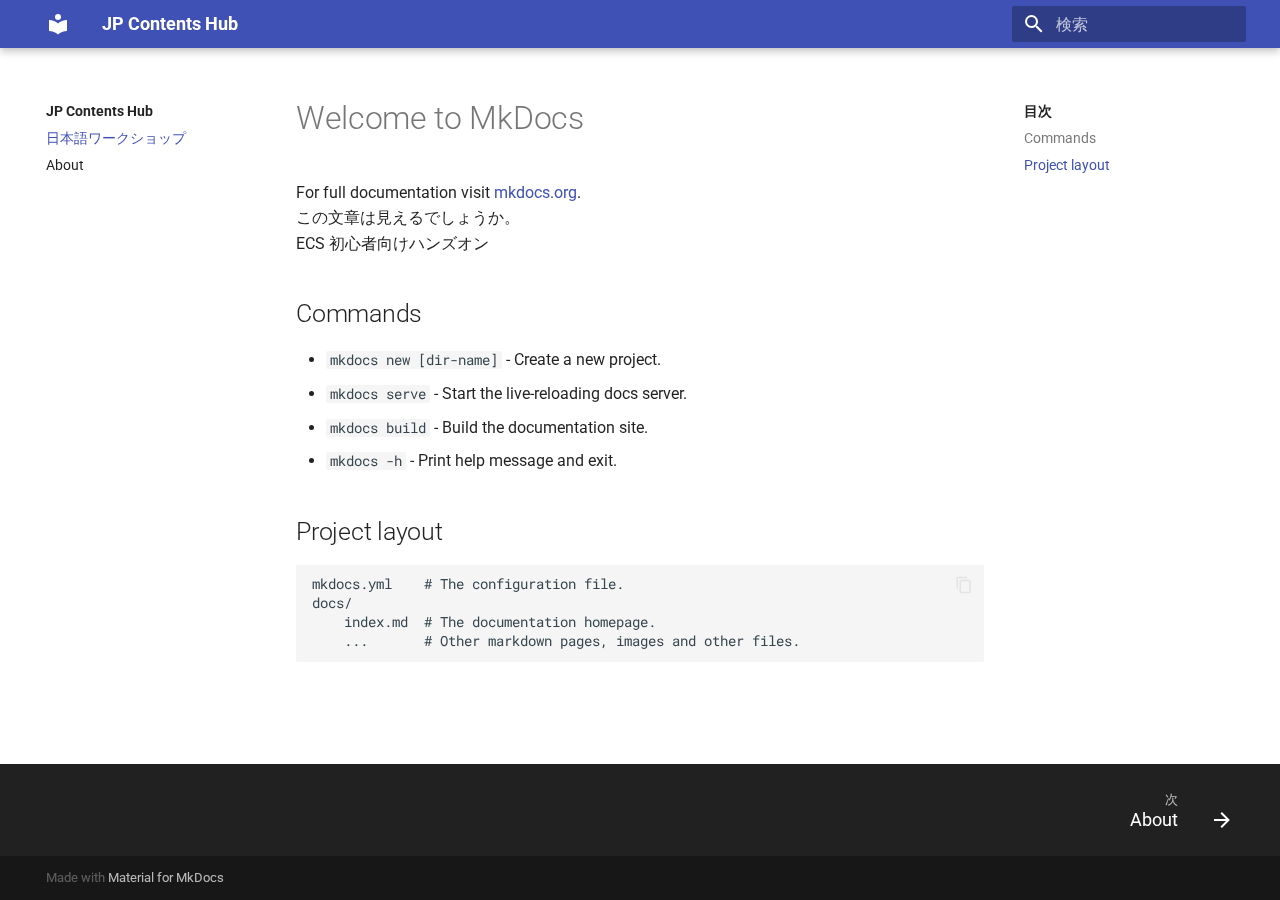
==== commit cd6f0771: "Deployed 6b8f48f with MkDocs version: 1.3.0" ====
--- a/index.html
+++ b/index.html
@@ -305,8 +305,8 @@
 
 <h1 id="welcome-to-mkdocs">Welcome to MkDocs</h1>
 <p>For full documentation visit <a href="https://www.mkdocs.org">mkdocs.org</a>.<br />
-この文章は見えるでしょうか。
-ECS 初心者向けハンズオン</p>
+この文章は見えるでしょうか。<br />
+ECS 初心者向けハンズオン  </p>
 <h2 id="commands">Commands</h2>
 <ul>
 <li><code>mkdocs new [dir-name]</code> - Create a new project.</li>
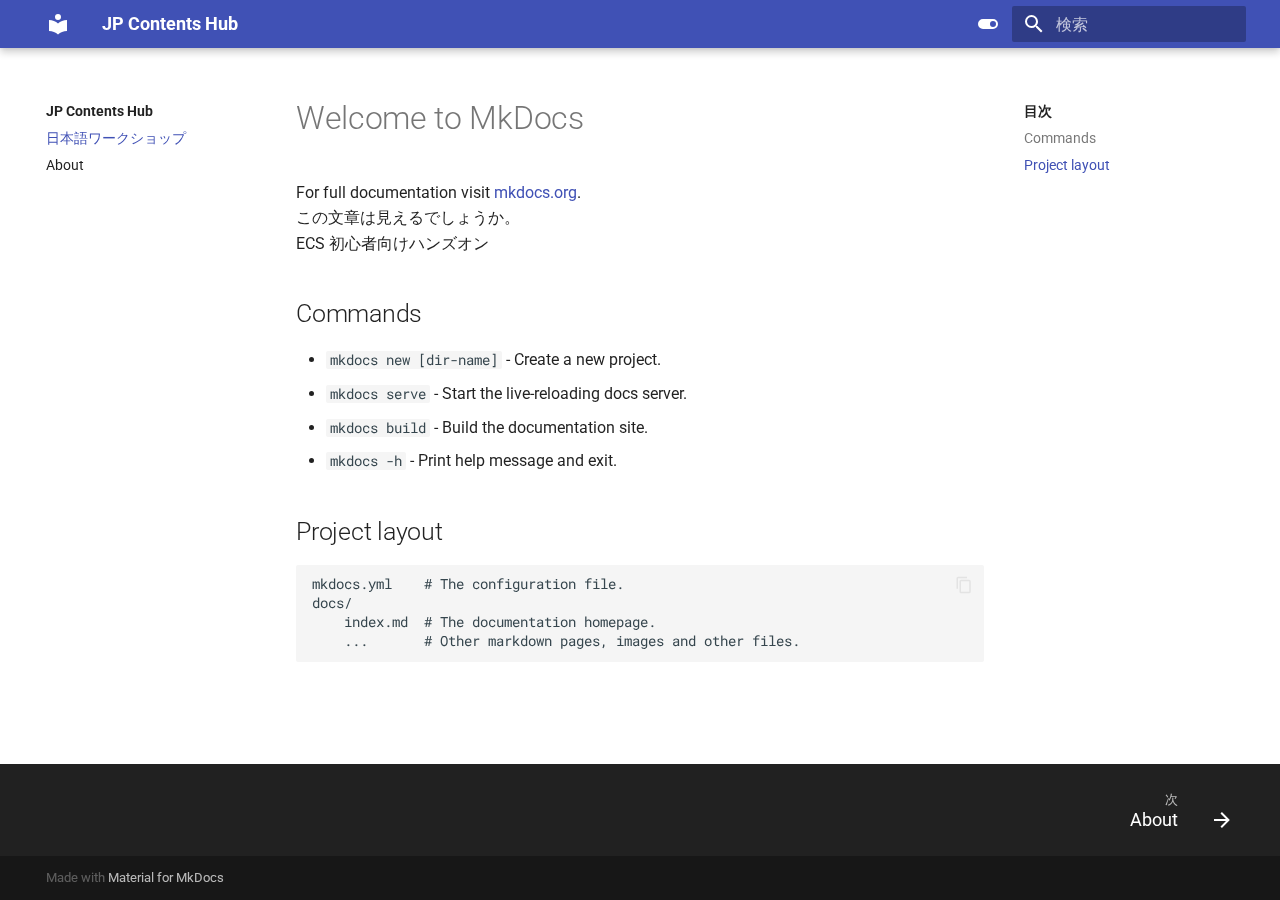
==== commit b5ff4bdf: "Deployed 0f5e662 with MkDocs version: 1.3.0" ====
--- a/index.html
+++ b/index.html
@@ -47,12 +47,16 @@
   
     
     
-    
-    
-    
-    <body dir="ltr" data-md-color-scheme="" data-md-color-primary="none" data-md-color-accent="none">
-  
-    
+      
+    
+    
+    
+    
+    <body dir="ltr" data-md-color-scheme="default" data-md-color-primary="indigo" data-md-color-accent="indigo">
+  
+    
+    
+      <script>var palette=__md_get("__palette");if(palette&&"object"==typeof palette.color)for(var key of Object.keys(palette.color))document.body.setAttribute("data-md-color-"+key,palette.color[key])</script>
     
     <input class="md-toggle" data-md-toggle="drawer" type="checkbox" id="__drawer" autocomplete="off">
     <input class="md-toggle" data-md-toggle="search" type="checkbox" id="__search" autocomplete="off">
@@ -100,6 +104,28 @@
       </div>
     </div>
     
+      <form class="md-header__option" data-md-component="palette">
+        
+          
+          
+          <input class="md-option" data-md-color-media="" data-md-color-scheme="default" data-md-color-primary="indigo" data-md-color-accent="indigo"  aria-label="Switch to dark mode"  type="radio" name="__palette" id="__palette_1">
+          
+            <label class="md-header__button md-icon" title="Switch to dark mode" for="__palette_2" hidden>
+              <svg xmlns="http://www.w3.org/2000/svg" viewBox="0 0 24 24"><path d="M17 7H7a5 5 0 0 0-5 5 5 5 0 0 0 5 5h10a5 5 0 0 0 5-5 5 5 0 0 0-5-5m0 8a3 3 0 0 1-3-3 3 3 0 0 1 3-3 3 3 0 0 1 3 3 3 3 0 0 1-3 3Z"/></svg>
+            </label>
+          
+        
+          
+          
+          <input class="md-option" data-md-color-media="" data-md-color-scheme="slate" data-md-color-primary="indigo" data-md-color-accent="indigo"  aria-label="Switch to light mode"  type="radio" name="__palette" id="__palette_2">
+          
+            <label class="md-header__button md-icon" title="Switch to light mode" for="__palette_1" hidden>
+              <svg xmlns="http://www.w3.org/2000/svg" viewBox="0 0 24 24"><path d="M17 6H7c-3.31 0-6 2.69-6 6s2.69 6 6 6h10c3.31 0 6-2.69 6-6s-2.69-6-6-6zm0 10H7c-2.21 0-4-1.79-4-4s1.79-4 4-4h10c2.21 0 4 1.79 4 4s-1.79 4-4 4zM7 9c-1.66 0-3 1.34-3 3s1.34 3 3 3 3-1.34 3-3-1.34-3-3-3z"/></svg>
+            </label>
+          
+        
+      </form>
+    
     
     
       <label class="md-header__button md-icon" for="__search">
@@ -120,6 +146,8 @@
           <svg xmlns="http://www.w3.org/2000/svg" viewBox="0 0 24 24"><path d="M19 6.41 17.59 5 12 10.59 6.41 5 5 6.41 10.59 12 5 17.59 6.41 19 12 13.41 17.59 19 19 17.59 13.41 12 19 6.41Z"/></svg>
         </button>
       </nav>
+      
+        <div class="md-search__suggest" data-md-component="search-suggest"></div>
       
     </form>
     <div class="md-search__output">
@@ -372,7 +400,7 @@
     <div class="md-dialog" data-md-component="dialog">
       <div class="md-dialog__inner md-typeset"></div>
     </div>
-    <script id="__config" type="application/json">{"base": ".", "features": [], "search": "assets/javascripts/workers/search.b028fd86.min.js", "translations": {"clipboard.copied": "\u30b3\u30d4\u30fc\u3057\u307e\u3057\u305f", "clipboard.copy": "\u30af\u30ea\u30c3\u30d7\u30dc\u30fc\u30c9\u3078\u30b3\u30d4\u30fc", "search.config.lang": "ja", "search.config.pipeline": "trimmer, stemmer", "search.config.separator": "[\\s\\-\u3000\u3001\u3002\uff0c\uff0e]+", "search.placeholder": "\u691c\u7d22", "search.result.more.one": "\u3053\u306e\u30da\u30fc\u30b8\u5185\u306b\u3082\u30461\u4ef6\u898b\u3064\u304b\u308a\u307e\u3057\u305f", "search.result.more.other": "\u3053\u306e\u30da\u30fc\u30b8\u5185\u306b\u3042\u3068#\u4ef6\u898b\u3064\u304b\u308a\u307e\u3057\u305f", "search.result.none": "\u4f55\u3082\u898b\u3064\u304b\u308a\u307e\u305b\u3093\u3067\u3057\u305f", "search.result.one": "1\u4ef6\u898b\u3064\u304b\u308a\u307e\u3057\u305f", "search.result.other": "#\u4ef6\u898b\u3064\u304b\u308a\u307e\u3057\u305f", "search.result.placeholder": "\u691c\u7d22\u30ad\u30fc\u30ef\u30fc\u30c9\u3092\u5165\u529b\u3057\u3066\u304f\u3060\u3055\u3044", "search.result.term.missing": "\u691c\u7d22\u306b\u542b\u307e\u308c\u306a\u3044", "select.version.title": "Select version"}}</script>
+    <script id="__config" type="application/json">{"base": ".", "features": ["search.highlight", "search.suggest"], "search": "assets/javascripts/workers/search.b028fd86.min.js", "translations": {"clipboard.copied": "\u30b3\u30d4\u30fc\u3057\u307e\u3057\u305f", "clipboard.copy": "\u30af\u30ea\u30c3\u30d7\u30dc\u30fc\u30c9\u3078\u30b3\u30d4\u30fc", "search.config.lang": "ja", "search.config.pipeline": "trimmer, stemmer", "search.config.separator": "[\\s\\-\u3000\u3001\u3002\uff0c\uff0e]+", "search.placeholder": "\u691c\u7d22", "search.result.more.one": "\u3053\u306e\u30da\u30fc\u30b8\u5185\u306b\u3082\u30461\u4ef6\u898b\u3064\u304b\u308a\u307e\u3057\u305f", "search.result.more.other": "\u3053\u306e\u30da\u30fc\u30b8\u5185\u306b\u3042\u3068#\u4ef6\u898b\u3064\u304b\u308a\u307e\u3057\u305f", "search.result.none": "\u4f55\u3082\u898b\u3064\u304b\u308a\u307e\u305b\u3093\u3067\u3057\u305f", "search.result.one": "1\u4ef6\u898b\u3064\u304b\u308a\u307e\u3057\u305f", "search.result.other": "#\u4ef6\u898b\u3064\u304b\u308a\u307e\u3057\u305f", "search.result.placeholder": "\u691c\u7d22\u30ad\u30fc\u30ef\u30fc\u30c9\u3092\u5165\u529b\u3057\u3066\u304f\u3060\u3055\u3044", "search.result.term.missing": "\u691c\u7d22\u306b\u542b\u307e\u308c\u306a\u3044", "select.version.title": "Select version"}}</script>
     
     
       <script src="assets/javascripts/bundle.f758a944.min.js"></script>
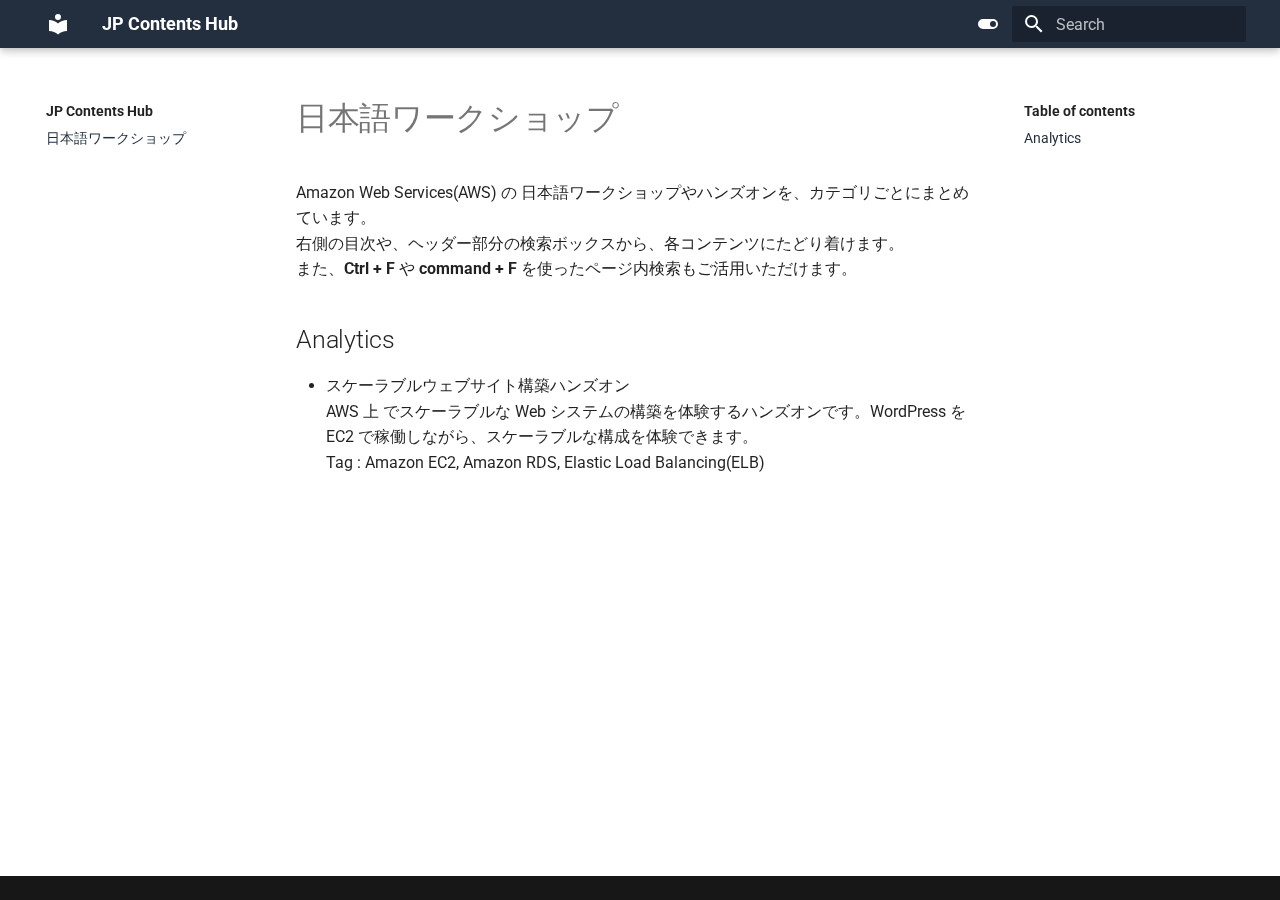
==== commit c7920e1a: "Deployed 7758417 with MkDocs version: 1.3.0" ====
--- a/index.html
+++ b/index.html
@@ -1,6 +1,6 @@
 
 <!doctype html>
-<html lang="ja" class="no-js">
+<html lang="en" class="no-js">
   <head>
     
       <meta charset="utf-8">
@@ -35,6 +35,8 @@
         <style>:root{--md-text-font:"Roboto";--md-code-font:"Roboto Mono"}</style>
       
     
+    
+      <link rel="stylesheet" href="stylesheets/extra.css">
     
     <script>__md_scope=new URL(".",location),__md_get=(e,_=localStorage,t=__md_scope)=>JSON.parse(_.getItem(t.pathname+"."+e)),__md_set=(e,_,t=localStorage,a=__md_scope)=>{try{t.setItem(a.pathname+"."+e,JSON.stringify(_))}catch(e){}}</script>
     
@@ -64,8 +66,8 @@
     <div data-md-component="skip">
       
         
-        <a href="#welcome-to-mkdocs" class="md-skip">
-          コンテンツにスキップ
+        <a href="#_1" class="md-skip">
+          Skip to content
         </a>
       
     </div>
@@ -77,7 +79,7 @@
       
 
 <header class="md-header" data-md-component="header">
-  <nav class="md-header__inner md-grid" aria-label="ヘッダー">
+  <nav class="md-header__inner md-grid" aria-label="Header">
     <a href="." title="JP Contents Hub" class="md-header__button md-logo" aria-label="JP Contents Hub" data-md-component="logo">
       
   
@@ -135,14 +137,14 @@
   <label class="md-search__overlay" for="__search"></label>
   <div class="md-search__inner" role="search">
     <form class="md-search__form" name="search">
-      <input type="text" class="md-search__input" name="query" aria-label="検索" placeholder="検索" autocapitalize="off" autocorrect="off" autocomplete="off" spellcheck="false" data-md-component="search-query" required>
+      <input type="text" class="md-search__input" name="query" aria-label="Search" placeholder="Search" autocapitalize="off" autocorrect="off" autocomplete="off" spellcheck="false" data-md-component="search-query" required>
       <label class="md-search__icon md-icon" for="__search">
         <svg xmlns="http://www.w3.org/2000/svg" viewBox="0 0 24 24"><path d="M9.5 3A6.5 6.5 0 0 1 16 9.5c0 1.61-.59 3.09-1.56 4.23l.27.27h.79l5 5-1.5 1.5-5-5v-.79l-.27-.27A6.516 6.516 0 0 1 9.5 16 6.5 6.5 0 0 1 3 9.5 6.5 6.5 0 0 1 9.5 3m0 2C7 5 5 7 5 9.5S7 14 9.5 14 14 12 14 9.5 12 5 9.5 5Z"/></svg>
         <svg xmlns="http://www.w3.org/2000/svg" viewBox="0 0 24 24"><path d="M20 11v2H8l5.5 5.5-1.42 1.42L4.16 12l7.92-7.92L13.5 5.5 8 11h12Z"/></svg>
       </label>
       <nav class="md-search__options" aria-label="Search">
         
-        <button type="reset" class="md-search__icon md-icon" aria-label="クリア" tabindex="-1">
+        <button type="reset" class="md-search__icon md-icon" aria-label="Clear" tabindex="-1">
           <svg xmlns="http://www.w3.org/2000/svg" viewBox="0 0 24 24"><path d="M19 6.41 17.59 5 12 10.59 6.41 5 5 6.41 10.59 12 5 17.59 6.41 19 12 13.41 17.59 19 19 17.59 13.41 12 19 6.41Z"/></svg>
         </button>
       </nav>
@@ -154,7 +156,7 @@
       <div class="md-search__scrollwrap" data-md-scrollfix>
         <div class="md-search-result" data-md-component="search-result">
           <div class="md-search-result__meta">
-            検索を初期化
+            Initializing search
           </div>
           <ol class="md-search-result__list"></ol>
         </div>
@@ -186,7 +188,7 @@
                     
 
 
-<nav class="md-nav md-nav--primary" aria-label="ナビゲーション" data-md-level="0">
+<nav class="md-nav md-nav--primary" aria-label="Navigation" data-md-level="0">
   <label class="md-nav__title" for="__drawer">
     <a href="." title="JP Contents Hub" class="md-nav__button md-logo" aria-label="JP Contents Hub" data-md-component="logo">
       
@@ -227,7 +229,7 @@
       
         
 
-<nav class="md-nav md-nav--secondary" aria-label="目次">
+<nav class="md-nav md-nav--secondary" aria-label="Table of contents">
   
   
   
@@ -236,43 +238,21 @@
   
     <label class="md-nav__title" for="__toc">
       <span class="md-nav__icon md-icon"></span>
-      目次
+      Table of contents
     </label>
     <ul class="md-nav__list" data-md-component="toc" data-md-scrollfix>
       
         <li class="md-nav__item">
-  <a href="#commands" class="md-nav__link">
-    Commands
+  <a href="#analytics" class="md-nav__link">
+    Analytics
   </a>
   
 </li>
       
-        <li class="md-nav__item">
-  <a href="#project-layout" class="md-nav__link">
-    Project layout
-  </a>
-  
-</li>
-      
     </ul>
   
 </nav>
       
-    </li>
-  
-
-    
-      
-      
-      
-
-  
-  
-  
-    <li class="md-nav__item">
-      <a href="about/" class="md-nav__link">
-        About
-      </a>
     </li>
   
 
@@ -290,7 +270,7 @@
                   <div class="md-sidebar__inner">
                     
 
-<nav class="md-nav md-nav--secondary" aria-label="目次">
+<nav class="md-nav md-nav--secondary" aria-label="Table of contents">
   
   
   
@@ -299,20 +279,13 @@
   
     <label class="md-nav__title" for="__toc">
       <span class="md-nav__icon md-icon"></span>
-      目次
+      Table of contents
     </label>
     <ul class="md-nav__list" data-md-component="toc" data-md-scrollfix>
       
         <li class="md-nav__item">
-  <a href="#commands" class="md-nav__link">
-    Commands
-  </a>
-  
-</li>
-      
-        <li class="md-nav__item">
-  <a href="#project-layout" class="md-nav__link">
-    Project layout
+  <a href="#analytics" class="md-nav__link">
+    Analytics
   </a>
   
 </li>
@@ -331,23 +304,16 @@
                 
 
 
-<h1 id="welcome-to-mkdocs">Welcome to MkDocs</h1>
-<p>For full documentation visit <a href="https://www.mkdocs.org">mkdocs.org</a>.<br />
-この文章は見えるでしょうか。<br />
-ECS 初心者向けハンズオン  </p>
-<h2 id="commands">Commands</h2>
+<h1 id="_1">日本語ワークショップ</h1>
+<p>Amazon Web Services(AWS) の 日本語ワークショップやハンズオンを、カテゴリごとにまとめています。<br />
+右側の目次や、ヘッダー部分の検索ボックスから、各コンテンツにたどり着けます。<br />
+また、<strong>Ctrl + F</strong> や <strong>command + F</strong> を使ったページ内検索もご活用いただけます。</p>
+<h2 id="analytics">Analytics</h2>
 <ul>
-<li><code>mkdocs new [dir-name]</code> - Create a new project.</li>
-<li><code>mkdocs serve</code> - Start the live-reloading docs server.</li>
-<li><code>mkdocs build</code> - Build the documentation site.</li>
-<li><code>mkdocs -h</code> - Print help message and exit.</li>
+<li>スケーラブルウェブサイト構築ハンズオン<br />
+AWS 上 でスケーラブルな Web システムの構築を体験するハンズオンです。WordPress を EC2 で稼働しながら、スケーラブルな構成を体験できます。<br />
+Tag : Amazon EC2, Amazon RDS, Elastic Load Balancing(ELB)</li>
 </ul>
-<h2 id="project-layout">Project layout</h2>
-<pre><code>mkdocs.yml    # The configuration file.
-docs/
-    index.md  # The documentation homepage.
-    ...       # Other markdown pages, images and other files.
-</code></pre>
 
               
             </article>
@@ -358,38 +324,12 @@
       </main>
       
         <footer class="md-footer">
-  
-    
-    <nav class="md-footer__inner md-grid" aria-label="フッター" >
-      
-      
-        
-        <a href="about/" class="md-footer__link md-footer__link--next" aria-label="次: About" rel="next">
-          <div class="md-footer__title">
-            <div class="md-ellipsis">
-              <span class="md-footer__direction">
-                次
-              </span>
-              About
-            </div>
-          </div>
-          <div class="md-footer__button md-icon">
-            <svg xmlns="http://www.w3.org/2000/svg" viewBox="0 0 24 24"><path d="M4 11v2h12l-5.5 5.5 1.42 1.42L19.84 12l-7.92-7.92L10.5 5.5 16 11H4Z"/></svg>
-          </div>
-        </a>
-      
-    </nav>
   
   <div class="md-footer-meta md-typeset">
     <div class="md-footer-meta__inner md-grid">
       <div class="md-copyright">
   
   
-    Made with
-    <a href="https://squidfunk.github.io/mkdocs-material/" target="_blank" rel="noopener">
-      Material for MkDocs
-    </a>
-  
 </div>
       
     </div>
@@ -400,7 +340,7 @@
     <div class="md-dialog" data-md-component="dialog">
       <div class="md-dialog__inner md-typeset"></div>
     </div>
-    <script id="__config" type="application/json">{"base": ".", "features": ["search.highlight", "search.suggest"], "search": "assets/javascripts/workers/search.b028fd86.min.js", "translations": {"clipboard.copied": "\u30b3\u30d4\u30fc\u3057\u307e\u3057\u305f", "clipboard.copy": "\u30af\u30ea\u30c3\u30d7\u30dc\u30fc\u30c9\u3078\u30b3\u30d4\u30fc", "search.config.lang": "ja", "search.config.pipeline": "trimmer, stemmer", "search.config.separator": "[\\s\\-\u3000\u3001\u3002\uff0c\uff0e]+", "search.placeholder": "\u691c\u7d22", "search.result.more.one": "\u3053\u306e\u30da\u30fc\u30b8\u5185\u306b\u3082\u30461\u4ef6\u898b\u3064\u304b\u308a\u307e\u3057\u305f", "search.result.more.other": "\u3053\u306e\u30da\u30fc\u30b8\u5185\u306b\u3042\u3068#\u4ef6\u898b\u3064\u304b\u308a\u307e\u3057\u305f", "search.result.none": "\u4f55\u3082\u898b\u3064\u304b\u308a\u307e\u305b\u3093\u3067\u3057\u305f", "search.result.one": "1\u4ef6\u898b\u3064\u304b\u308a\u307e\u3057\u305f", "search.result.other": "#\u4ef6\u898b\u3064\u304b\u308a\u307e\u3057\u305f", "search.result.placeholder": "\u691c\u7d22\u30ad\u30fc\u30ef\u30fc\u30c9\u3092\u5165\u529b\u3057\u3066\u304f\u3060\u3055\u3044", "search.result.term.missing": "\u691c\u7d22\u306b\u542b\u307e\u308c\u306a\u3044", "select.version.title": "Select version"}}</script>
+    <script id="__config" type="application/json">{"base": ".", "features": ["search.highlight", "search.suggest"], "search": "assets/javascripts/workers/search.b028fd86.min.js", "translations": {"clipboard.copied": "Copied to clipboard", "clipboard.copy": "Copy to clipboard", "search.config.lang": "en", "search.config.pipeline": "trimmer, stopWordFilter", "search.config.separator": "[\\s\\-]+", "search.placeholder": "Search", "search.result.more.one": "1 more on this page", "search.result.more.other": "# more on this page", "search.result.none": "No matching documents", "search.result.one": "1 matching document", "search.result.other": "# matching documents", "search.result.placeholder": "Type to start searching", "search.result.term.missing": "Missing", "select.version.title": "Select version"}}</script>
     
     
       <script src="assets/javascripts/bundle.f758a944.min.js"></script>
--- a/stylesheets/extra.css
+++ b/stylesheets/extra.css
@@ -0,0 +1,5 @@
+:root>* {
+    --md-primary-fg-color: #232F3E;
+    /* --md-primary-fg-color--light: #ECB7B7; */
+    /* --md-primary-fg-color--dark: #90030C; */
+}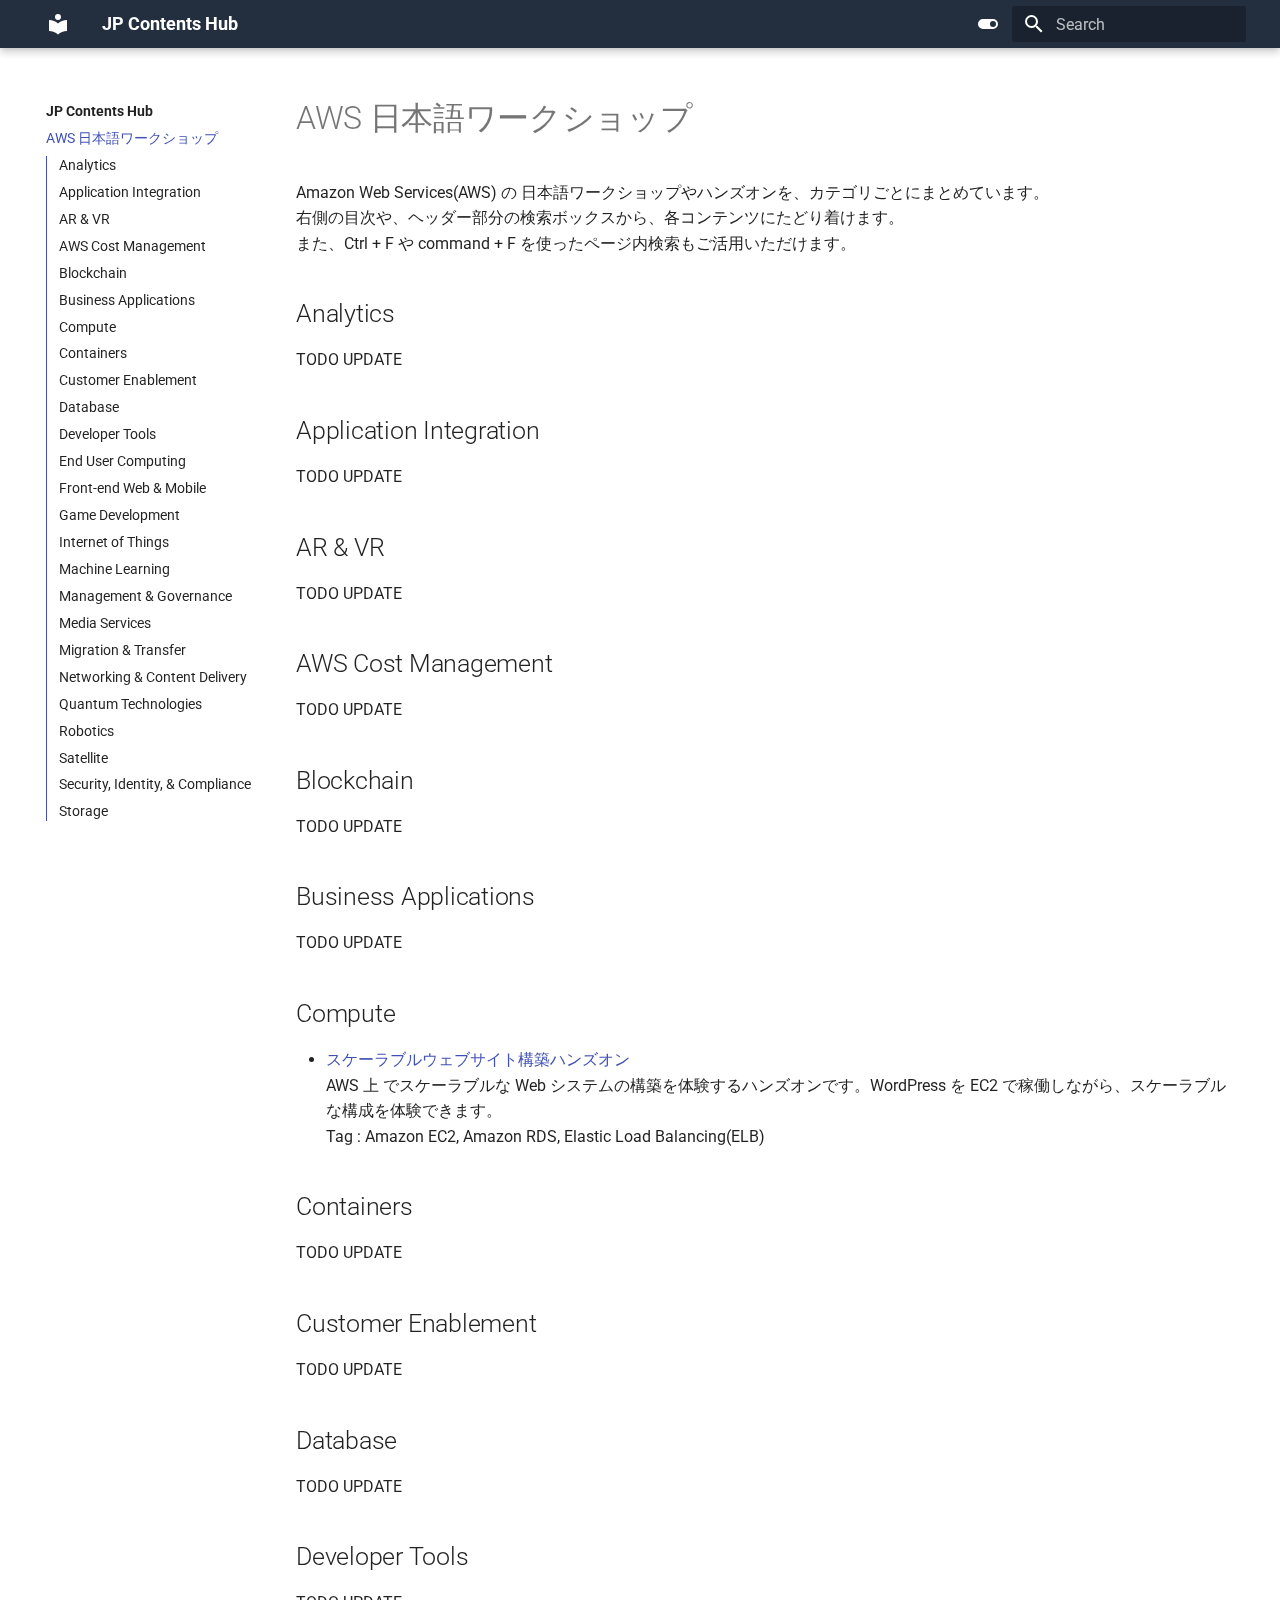
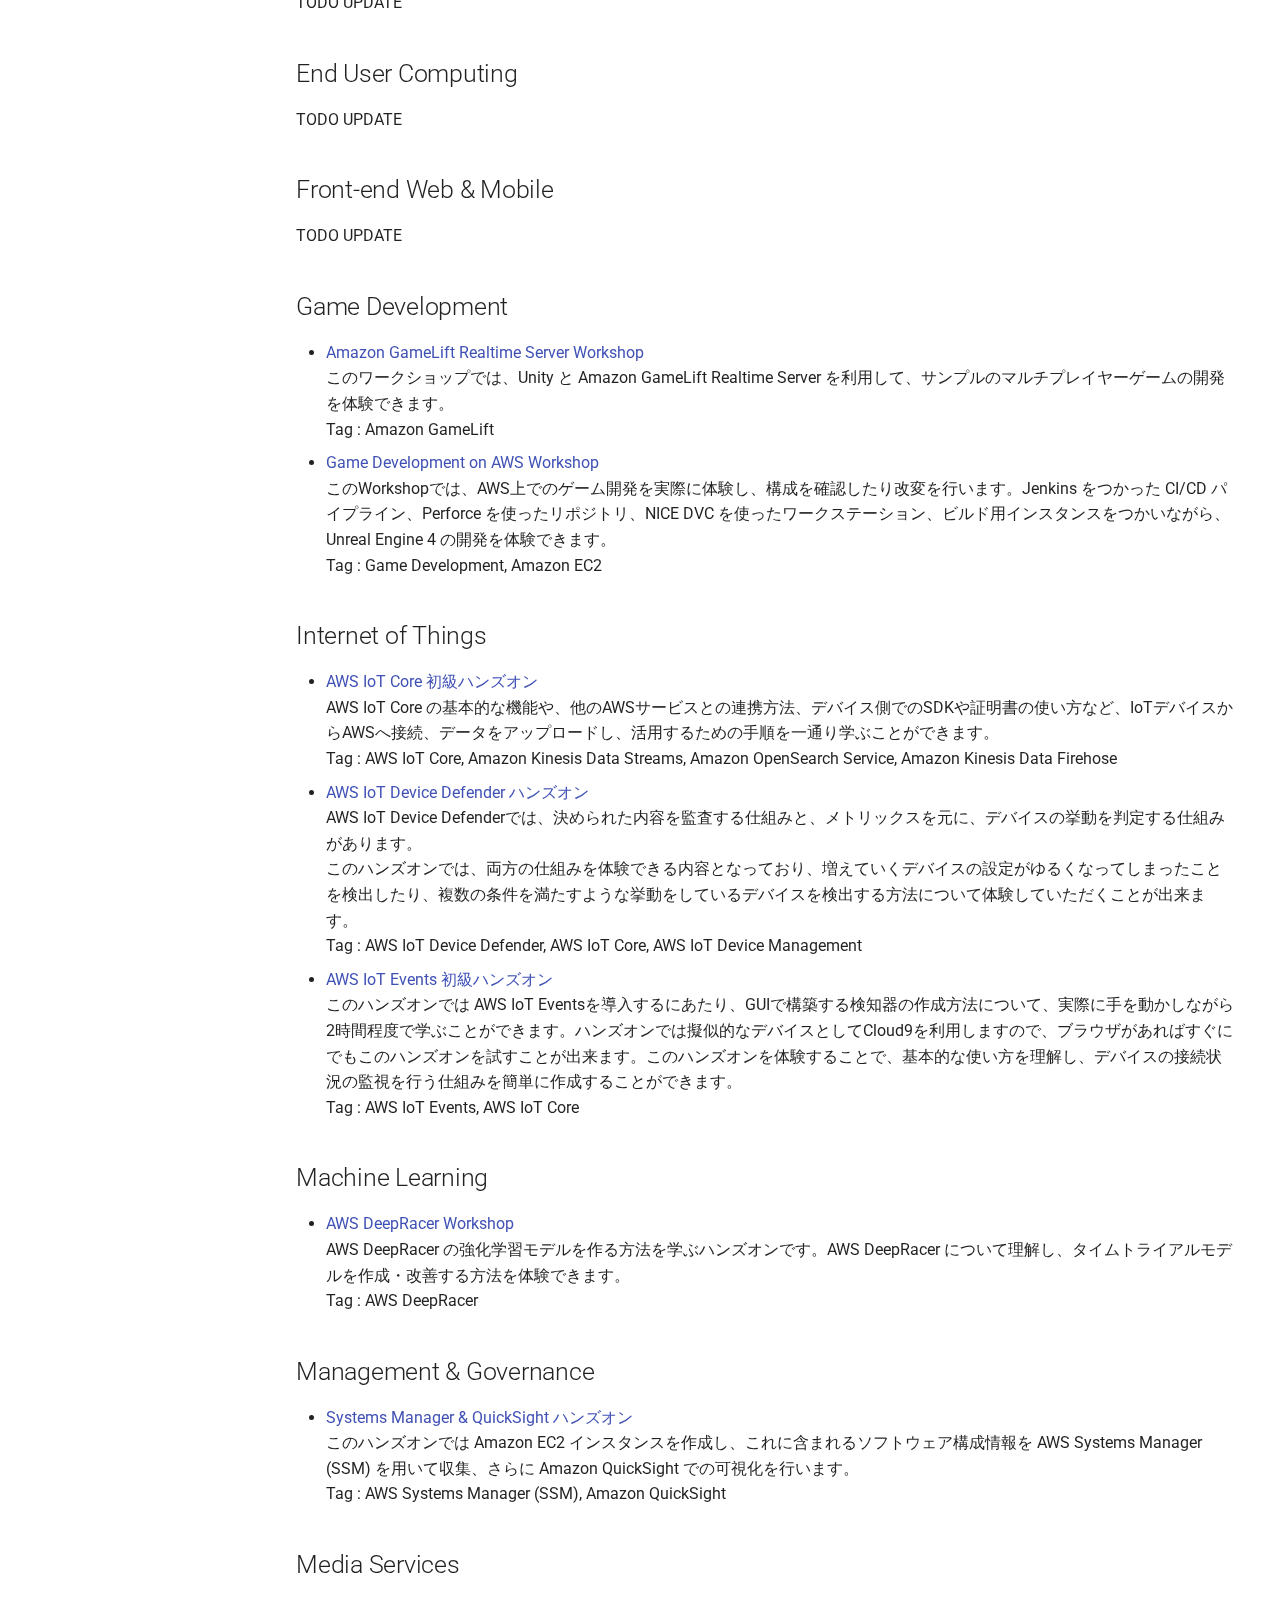
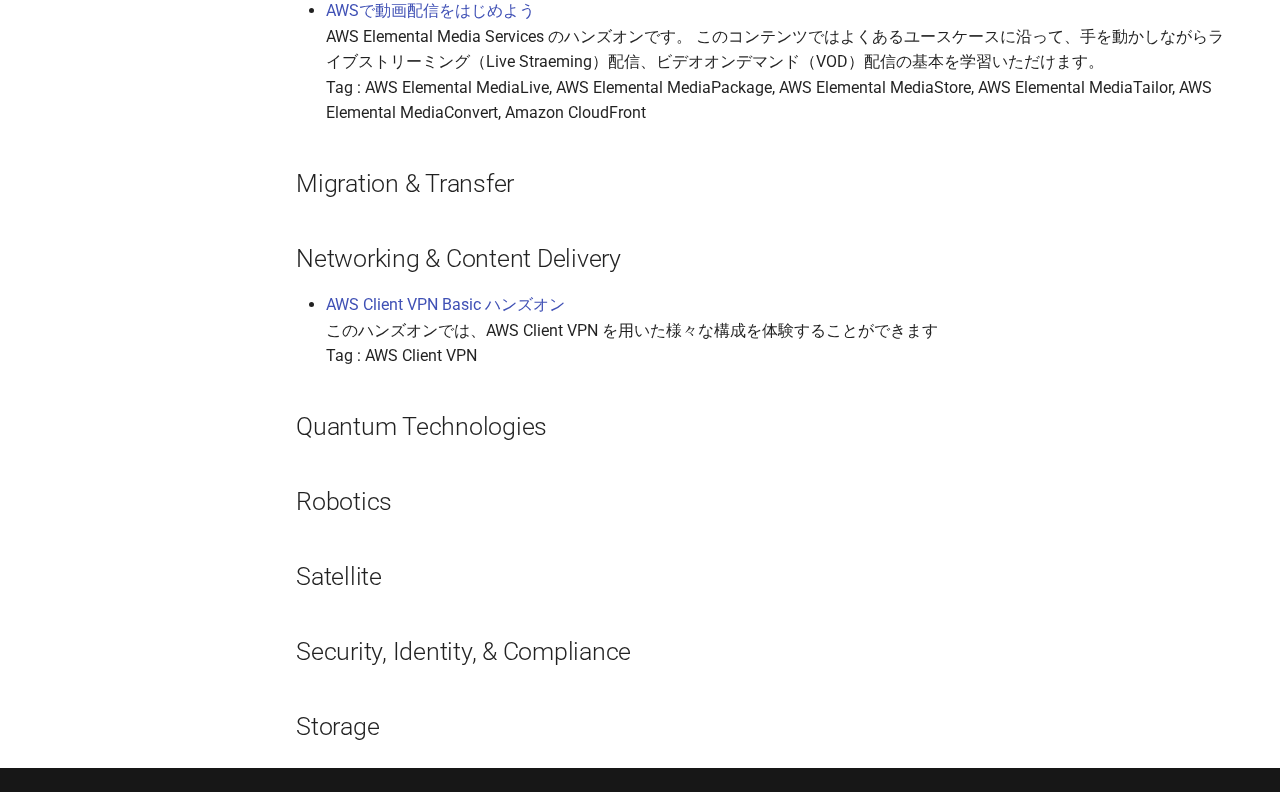
==== commit 289ced52: "Deployed e6ff0b0 with MkDocs version: 1.3.0" ====
--- a/index.html
+++ b/index.html
@@ -66,7 +66,7 @@
     <div data-md-component="skip">
       
         
-        <a href="#_1" class="md-skip">
+        <a href="#aws" class="md-skip">
           Skip to content
         </a>
       
@@ -76,64 +76,105 @@
     </div>
     
     
-      
-
+      <!--
+  Copyright (c) 2016-2022 Martin Donath <martin.donath@squidfunk.com>
+
+  Permission is hereby granted, free of charge, to any person obtaining a copy
+  of this software and associated documentation files (the "Software"), to
+  deal in the Software without restriction, including without limitation the
+  rights to use, copy, modify, merge, publish, distribute, sublicense, and/or
+  sell copies of the Software, and to permit persons to whom the Software is
+  furnished to do so, subject to the following conditions:
+
+  The above copyright notice and this permission notice shall be included in
+  all copies or substantial portions of the Software.
+
+  THE SOFTWARE IS PROVIDED "AS IS", WITHOUT WARRANTY OF ANY KIND, EXPRESS OR
+  IMPLIED, INCLUDING BUT NOT LIMITED TO THE WARRANTIES OF MERCHANTABILITY,
+  FITNESS FOR A PARTICULAR PURPOSE AND NON-INFRINGEMENT. IN NO EVENT SHALL THE
+  AUTHORS OR COPYRIGHT HOLDERS BE LIABLE FOR ANY CLAIM, DAMAGES OR OTHER
+  LIABILITY, WHETHER IN AN ACTION OF CONTRACT, TORT OR OTHERWISE, ARISING
+  FROM, OUT OF OR IN CONNECTION WITH THE SOFTWARE OR THE USE OR OTHER DEALINGS
+  IN THE SOFTWARE.
+-->
+
+<!-- Determine class according to configuration -->
+
+
+
+<!-- Header -->
 <header class="md-header" data-md-component="header">
-  <nav class="md-header__inner md-grid" aria-label="Header">
-    <a href="." title="JP Contents Hub" class="md-header__button md-logo" aria-label="JP Contents Hub" data-md-component="logo">
-      
+    <nav class="md-header__inner md-grid" aria-label="Header">
+
+        <!-- Link to home -->
+        <a href="." title="JP Contents Hub"
+            class="md-header__button md-logo" aria-label="JP Contents Hub" data-md-component="logo">
+            
   
   <svg xmlns="http://www.w3.org/2000/svg" viewBox="0 0 24 24"><path d="M12 8a3 3 0 0 0 3-3 3 3 0 0 0-3-3 3 3 0 0 0-3 3 3 3 0 0 0 3 3m0 3.54C9.64 9.35 6.5 8 3 8v11c3.5 0 6.64 1.35 9 3.54 2.36-2.19 5.5-3.54 9-3.54V8c-3.5 0-6.64 1.35-9 3.54Z"/></svg>
 
-    </a>
-    <label class="md-header__button md-icon" for="__drawer">
-      <svg xmlns="http://www.w3.org/2000/svg" viewBox="0 0 24 24"><path d="M3 6h18v2H3V6m0 5h18v2H3v-2m0 5h18v2H3v-2Z"/></svg>
-    </label>
-    <div class="md-header__title" data-md-component="header-title">
-      <div class="md-header__ellipsis">
-        <div class="md-header__topic">
-          <span class="md-ellipsis">
-            JP Contents Hub
-          </span>
+        </a>
+
+        <!-- Button to open drawer -->
+        <label class="md-header__button md-icon" for="__drawer">
+            <svg xmlns="http://www.w3.org/2000/svg" viewBox="0 0 24 24"><path d="M3 6h18v2H3V6m0 5h18v2H3v-2m0 5h18v2H3v-2Z"/></svg>
+        </label>
+
+        <!-- Header title -->
+        <div class="md-header__title" data-md-component="header-title">
+            <div class="md-header__ellipsis">
+                <div class="md-header__topic">
+                    <span class="md-ellipsis">
+                        JP Contents Hub
+                    </span>
+                </div>
+            </div>
         </div>
-        <div class="md-header__topic" data-md-component="header-topic">
-          <span class="md-ellipsis">
-            
-              日本語ワークショップ
-            
-          </span>
-        </div>
-      </div>
-    </div>
-    
-      <form class="md-header__option" data-md-component="palette">
-        
-          
-          
-          <input class="md-option" data-md-color-media="" data-md-color-scheme="default" data-md-color-primary="indigo" data-md-color-accent="indigo"  aria-label="Switch to dark mode"  type="radio" name="__palette" id="__palette_1">
-          
-            <label class="md-header__button md-icon" title="Switch to dark mode" for="__palette_2" hidden>
-              <svg xmlns="http://www.w3.org/2000/svg" viewBox="0 0 24 24"><path d="M17 7H7a5 5 0 0 0-5 5 5 5 0 0 0 5 5h10a5 5 0 0 0 5-5 5 5 0 0 0-5-5m0 8a3 3 0 0 1-3-3 3 3 0 0 1 3-3 3 3 0 0 1 3 3 3 3 0 0 1-3 3Z"/></svg>
+
+        <!-- Color palette -->
+        
+        <form class="md-header__option" data-md-component="palette">
+            
+            
+            
+            <input class="md-option" data-md-color-media="" data-md-color-scheme="default"
+                data-md-color-primary="indigo" data-md-color-accent="indigo" 
+                aria-label="Switch to dark mode"  type="radio"
+                name="__palette" id="__palette_1" />
+            
+            <label class="md-header__button md-icon" title="Switch to dark mode"
+                for="__palette_2" hidden>
+                <svg xmlns="http://www.w3.org/2000/svg" viewBox="0 0 24 24"><path d="M17 7H7a5 5 0 0 0-5 5 5 5 0 0 0 5 5h10a5 5 0 0 0 5-5 5 5 0 0 0-5-5m0 8a3 3 0 0 1-3-3 3 3 0 0 1 3-3 3 3 0 0 1 3 3 3 3 0 0 1-3 3Z"/></svg>
             </label>
-          
-        
-          
-          
-          <input class="md-option" data-md-color-media="" data-md-color-scheme="slate" data-md-color-primary="indigo" data-md-color-accent="indigo"  aria-label="Switch to light mode"  type="radio" name="__palette" id="__palette_2">
-          
-            <label class="md-header__button md-icon" title="Switch to light mode" for="__palette_1" hidden>
-              <svg xmlns="http://www.w3.org/2000/svg" viewBox="0 0 24 24"><path d="M17 6H7c-3.31 0-6 2.69-6 6s2.69 6 6 6h10c3.31 0 6-2.69 6-6s-2.69-6-6-6zm0 10H7c-2.21 0-4-1.79-4-4s1.79-4 4-4h10c2.21 0 4 1.79 4 4s-1.79 4-4 4zM7 9c-1.66 0-3 1.34-3 3s1.34 3 3 3 3-1.34 3-3-1.34-3-3-3z"/></svg>
+            
+            
+            
+            
+            <input class="md-option" data-md-color-media="" data-md-color-scheme="slate"
+                data-md-color-primary="indigo" data-md-color-accent="indigo" 
+                aria-label="Switch to light mode"  type="radio"
+                name="__palette" id="__palette_2" />
+            
+            <label class="md-header__button md-icon" title="Switch to light mode"
+                for="__palette_1" hidden>
+                <svg xmlns="http://www.w3.org/2000/svg" viewBox="0 0 24 24"><path d="M17 6H7c-3.31 0-6 2.69-6 6s2.69 6 6 6h10c3.31 0 6-2.69 6-6s-2.69-6-6-6zm0 10H7c-2.21 0-4-1.79-4-4s1.79-4 4-4h10c2.21 0 4 1.79 4 4s-1.79 4-4 4zM7 9c-1.66 0-3 1.34-3 3s1.34 3 3 3 3-1.34 3-3-1.34-3-3-3z"/></svg>
             </label>
-          
-        
-      </form>
-    
-    
-    
-      <label class="md-header__button md-icon" for="__search">
-        <svg xmlns="http://www.w3.org/2000/svg" viewBox="0 0 24 24"><path d="M9.5 3A6.5 6.5 0 0 1 16 9.5c0 1.61-.59 3.09-1.56 4.23l.27.27h.79l5 5-1.5 1.5-5-5v-.79l-.27-.27A6.516 6.516 0 0 1 9.5 16 6.5 6.5 0 0 1 3 9.5 6.5 6.5 0 0 1 9.5 3m0 2C7 5 5 7 5 9.5S7 14 9.5 14 14 12 14 9.5 12 5 9.5 5Z"/></svg>
-      </label>
-      <div class="md-search" data-md-component="search" role="dialog">
+            
+            
+        </form>
+        
+
+        <!-- Site language selector -->
+        
+
+        <!-- Button to open search modal -->
+        
+        <label class="md-header__button md-icon" for="__search">
+            <svg xmlns="http://www.w3.org/2000/svg" viewBox="0 0 24 24"><path d="M9.5 3A6.5 6.5 0 0 1 16 9.5c0 1.61-.59 3.09-1.56 4.23l.27.27h.79l5 5-1.5 1.5-5-5v-.79l-.27-.27A6.516 6.516 0 0 1 9.5 16 6.5 6.5 0 0 1 3 9.5 6.5 6.5 0 0 1 9.5 3m0 2C7 5 5 7 5 9.5S7 14 9.5 14 14 12 14 9.5 12 5 9.5 5Z"/></svg>
+        </label>
+
+        <!-- Search interface -->
+        <div class="md-search" data-md-component="search" role="dialog">
   <label class="md-search__overlay" for="__search"></label>
   <div class="md-search__inner" role="search">
     <form class="md-search__form" name="search">
@@ -164,10 +205,14 @@
     </div>
   </div>
 </div>
-    
-    
-  </nav>
-  
+        
+
+        <!-- Repository information -->
+        
+    </nav>
+
+    <!-- Navigation tabs (sticky) -->
+    
 </header>
     
     <div class="md-container" data-md-component="container">
@@ -188,7 +233,9 @@
                     
 
 
-<nav class="md-nav md-nav--primary" aria-label="Navigation" data-md-level="0">
+  
+
+<nav class="md-nav md-nav--primary md-nav--integrated" aria-label="Navigation" data-md-level="0">
   <label class="md-nav__title" for="__drawer">
     <a href="." title="JP Contents Hub" class="md-nav__button md-logo" aria-label="JP Contents Hub" data-md-component="logo">
       
@@ -219,12 +266,12 @@
       
       
         <label class="md-nav__link md-nav__link--active" for="__toc">
-          日本語ワークショップ
+          AWS 日本語ワークショップ
           <span class="md-nav__icon md-icon"></span>
         </label>
       
       <a href="." class="md-nav__link md-nav__link--active">
-        日本語ワークショップ
+        AWS 日本語ワークショップ
       </a>
       
         
@@ -249,6 +296,174 @@
   
 </li>
       
+        <li class="md-nav__item">
+  <a href="#application-integration" class="md-nav__link">
+    Application Integration
+  </a>
+  
+</li>
+      
+        <li class="md-nav__item">
+  <a href="#ar-vr" class="md-nav__link">
+    AR &amp; VR
+  </a>
+  
+</li>
+      
+        <li class="md-nav__item">
+  <a href="#aws-cost-management" class="md-nav__link">
+    AWS Cost Management
+  </a>
+  
+</li>
+      
+        <li class="md-nav__item">
+  <a href="#blockchain" class="md-nav__link">
+    Blockchain
+  </a>
+  
+</li>
+      
+        <li class="md-nav__item">
+  <a href="#business-applications" class="md-nav__link">
+    Business Applications
+  </a>
+  
+</li>
+      
+        <li class="md-nav__item">
+  <a href="#compute" class="md-nav__link">
+    Compute
+  </a>
+  
+</li>
+      
+        <li class="md-nav__item">
+  <a href="#containers" class="md-nav__link">
+    Containers
+  </a>
+  
+</li>
+      
+        <li class="md-nav__item">
+  <a href="#customer-enablement" class="md-nav__link">
+    Customer Enablement
+  </a>
+  
+</li>
+      
+        <li class="md-nav__item">
+  <a href="#database" class="md-nav__link">
+    Database
+  </a>
+  
+</li>
+      
+        <li class="md-nav__item">
+  <a href="#developer-tools" class="md-nav__link">
+    Developer Tools
+  </a>
+  
+</li>
+      
+        <li class="md-nav__item">
+  <a href="#end-user-computing" class="md-nav__link">
+    End User Computing
+  </a>
+  
+</li>
+      
+        <li class="md-nav__item">
+  <a href="#front-end-web-mobile" class="md-nav__link">
+    Front-end Web &amp; Mobile
+  </a>
+  
+</li>
+      
+        <li class="md-nav__item">
+  <a href="#game-development" class="md-nav__link">
+    Game Development
+  </a>
+  
+</li>
+      
+        <li class="md-nav__item">
+  <a href="#internet-of-things" class="md-nav__link">
+    Internet of Things
+  </a>
+  
+</li>
+      
+        <li class="md-nav__item">
+  <a href="#machine-learning" class="md-nav__link">
+    Machine Learning
+  </a>
+  
+</li>
+      
+        <li class="md-nav__item">
+  <a href="#management-governance" class="md-nav__link">
+    Management &amp; Governance
+  </a>
+  
+</li>
+      
+        <li class="md-nav__item">
+  <a href="#media-services" class="md-nav__link">
+    Media Services
+  </a>
+  
+</li>
+      
+        <li class="md-nav__item">
+  <a href="#migration-transfer" class="md-nav__link">
+    Migration &amp; Transfer
+  </a>
+  
+</li>
+      
+        <li class="md-nav__item">
+  <a href="#networking-content-delivery" class="md-nav__link">
+    Networking &amp; Content Delivery
+  </a>
+  
+</li>
+      
+        <li class="md-nav__item">
+  <a href="#quantum-technologies" class="md-nav__link">
+    Quantum Technologies
+  </a>
+  
+</li>
+      
+        <li class="md-nav__item">
+  <a href="#robotics" class="md-nav__link">
+    Robotics
+  </a>
+  
+</li>
+      
+        <li class="md-nav__item">
+  <a href="#satellite" class="md-nav__link">
+    Satellite
+  </a>
+  
+</li>
+      
+        <li class="md-nav__item">
+  <a href="#security-identity-compliance" class="md-nav__link">
+    Security, Identity, &amp; Compliance
+  </a>
+  
+</li>
+      
+        <li class="md-nav__item">
+  <a href="#storage" class="md-nav__link">
+    Storage
+  </a>
+  
+</li>
+      
     </ul>
   
 </nav>
@@ -264,39 +479,6 @@
               </div>
             
             
-              
-              <div class="md-sidebar md-sidebar--secondary" data-md-component="sidebar" data-md-type="toc" >
-                <div class="md-sidebar__scrollwrap">
-                  <div class="md-sidebar__inner">
-                    
-
-<nav class="md-nav md-nav--secondary" aria-label="Table of contents">
-  
-  
-  
-    
-  
-  
-    <label class="md-nav__title" for="__toc">
-      <span class="md-nav__icon md-icon"></span>
-      Table of contents
-    </label>
-    <ul class="md-nav__list" data-md-component="toc" data-md-scrollfix>
-      
-        <li class="md-nav__item">
-  <a href="#analytics" class="md-nav__link">
-    Analytics
-  </a>
-  
-</li>
-      
-    </ul>
-  
-</nav>
-                  </div>
-                </div>
-              </div>
-            
           
           <div class="md-content" data-md-component="content">
             <article class="md-content__inner md-typeset">
@@ -304,22 +486,102 @@
                 
 
 
-<h1 id="_1">日本語ワークショップ</h1>
+<h1 id="aws">AWS 日本語ワークショップ</h1>
 <p>Amazon Web Services(AWS) の 日本語ワークショップやハンズオンを、カテゴリごとにまとめています。<br />
 右側の目次や、ヘッダー部分の検索ボックスから、各コンテンツにたどり着けます。<br />
-また、<strong>Ctrl + F</strong> や <strong>command + F</strong> を使ったページ内検索もご活用いただけます。</p>
+また、Ctrl + F や command + F を使ったページ内検索もご活用いただけます。</p>
 <h2 id="analytics">Analytics</h2>
+<p>TODO UPDATE</p>
+<h2 id="application-integration">Application Integration</h2>
+<p>TODO UPDATE</p>
+<h2 id="ar-vr">AR &amp; VR</h2>
+<p>TODO UPDATE</p>
+<h2 id="aws-cost-management">AWS Cost Management</h2>
+<p>TODO UPDATE</p>
+<h2 id="blockchain">Blockchain</h2>
+<p>TODO UPDATE</p>
+<h2 id="business-applications">Business Applications</h2>
+<p>TODO UPDATE</p>
+<h2 id="compute">Compute</h2>
 <ul>
-<li>スケーラブルウェブサイト構築ハンズオン<br />
+<li><a href="https://catalog.us-east-1.prod.workshops.aws/workshops/47782ec0-8e8c-41e8-b873-9da91e822b36/">スケーラブルウェブサイト構築ハンズオン</a><br />
 AWS 上 でスケーラブルな Web システムの構築を体験するハンズオンです。WordPress を EC2 で稼働しながら、スケーラブルな構成を体験できます。<br />
 Tag : Amazon EC2, Amazon RDS, Elastic Load Balancing(ELB)</li>
 </ul>
+<h2 id="containers">Containers</h2>
+<p>TODO UPDATE</p>
+<h2 id="customer-enablement">Customer Enablement</h2>
+<p>TODO UPDATE</p>
+<h2 id="database">Database</h2>
+<p>TODO UPDATE</p>
+<h2 id="developer-tools">Developer Tools</h2>
+<p>TODO UPDATE</p>
+<h2 id="end-user-computing">End User Computing</h2>
+<p>TODO UPDATE</p>
+<h2 id="front-end-web-mobile">Front-end Web &amp; Mobile</h2>
+<p>TODO UPDATE</p>
+<h2 id="game-development">Game Development</h2>
+<ul>
+<li><a href="https://catalog.us-east-1.prod.workshops.aws/workshops/bccf7c14-8f6f-441b-a4ff-fd6a2b402892/ja-JP">Amazon GameLift Realtime Server Workshop</a><br />
+このワークショップでは、Unity と Amazon GameLift Realtime Server を利用して、サンプルのマルチプレイヤーゲームの開発を体験できます。<br />
+Tag : Amazon GameLift  </li>
+<li><a href="https://catalog.us-east-1.prod.workshops.aws/workshops/1f1e1c90-886b-47c7-a5bd-cb6fb26a3c37/ja-JP">Game Development on AWS Workshop</a><br />
+このWorkshopでは、AWS上でのゲーム開発を実際に体験し、構成を確認したり改変を行います。Jenkins をつかった CI/CD パイプライン、Perforce を使ったリポジトリ、NICE DVC を使ったワークステーション、ビルド用インスタンスをつかいながら、Unreal Engine 4 の開発を体験できます。<br />
+Tag : Game Development, Amazon EC2  </li>
+</ul>
+<h2 id="internet-of-things">Internet of Things</h2>
+<ul>
+<li><a href="https://catalog.us-east-1.prod.workshops.aws/workshops/b3e0b830-79b8-4c1d-8a4c-e10406600035/ja-JP">AWS IoT Core 初級ハンズオン</a><br />
+AWS IoT Core の基本的な機能や、他のAWSサービスとの連携方法、デバイス側でのSDKや証明書の使い方など、IoTデバイスからAWSへ接続、データをアップロードし、活用するための手順を一通り学ぶことができます。<br />
+Tag : AWS IoT Core, Amazon Kinesis Data Streams, Amazon OpenSearch Service, Amazon Kinesis Data Firehose  </li>
+<li><a href="https://catalog.us-east-1.prod.workshops.aws/workshops/90cbb951-dbf8-4f66-b994-c74072f2232c/ja-JP">AWS IoT Device Defender ハンズオン</a><br />
+AWS IoT Device Defenderでは、決められた内容を監査する仕組みと、メトリックスを元に、デバイスの挙動を判定する仕組みがあります。<br/>このハンズオンでは、両方の仕組みを体験できる内容となっており、増えていくデバイスの設定がゆるくなってしまったことを検出したり、複数の条件を満たすような挙動をしているデバイスを検出する方法について体験していただくことが出来ます。<br />
+Tag : AWS IoT Device Defender, AWS IoT Core, AWS IoT Device Management  </li>
+<li><a href="https://catalog.us-east-1.prod.workshops.aws/workshops/4ae2dd76-c365-42e4-b66b-ed475363d562/ja-JP">AWS IoT Events 初級ハンズオン</a><br />
+このハンズオンでは AWS IoT Eventsを導入するにあたり、GUIで構築する検知器の作成方法について、実際に手を動かしながら2時間程度で学ぶことができます。ハンズオンでは擬似的なデバイスとしてCloud9を利用しますので、ブラウザがあればすぐにでもこのハンズオンを試すことが出来ます。このハンズオンを体験することで、基本的な使い方を理解し、デバイスの接続状況の監視を行う仕組みを簡単に作成することができます。<br />
+Tag : AWS IoT Events, AWS IoT Core  </li>
+</ul>
+<h2 id="machine-learning">Machine Learning</h2>
+<ul>
+<li><a href="https://catalog.us-east-1.prod.workshops.aws/workshops/03f7e662-e3b1-4c5b-8fbe-b6af0c00c7b2/ja-JP">AWS DeepRacer Workshop</a><br />
+AWS DeepRacer の強化学習モデルを作る方法を学ぶハンズオンです。AWS DeepRacer について理解し、タイムトライアルモデルを作成・改善する方法を体験できます。<br />
+Tag : AWS DeepRacer  </li>
+</ul>
+<h2 id="management-governance">Management &amp; Governance</h2>
+<ul>
+<li><a href="https://catalog.us-east-1.prod.workshops.aws/workshops/b97f7cb6-0ec4-41c7-97ea-c4156f4f1e0d/ja-JP">Systems Manager &amp; QuickSight ハンズオン</a><br />
+このハンズオンでは Amazon EC2 インスタンスを作成し、これに含まれるソフトウェア構成情報を AWS Systems Manager (SSM) を用いて収集、さらに Amazon QuickSight での可視化を行います。<br />
+Tag : AWS Systems Manager (SSM), Amazon QuickSight  </li>
+</ul>
+<h2 id="media-services">Media Services</h2>
+<ul>
+<li><a href="https://aws-mediaservices-jp.workshop.aws/introduction.html">AWSで動画配信をはじめよう</a><br />
+AWS Elemental Media Services のハンズオンです。 このコンテンツではよくあるユースケースに沿って、手を動かしながらライブストリーミング（Live Straeming）配信、ビデオオンデマンド（VOD）配信の基本を学習いただけます。<br />
+Tag : AWS Elemental MediaLive, AWS Elemental MediaPackage, AWS Elemental MediaStore, AWS Elemental MediaTailor, AWS Elemental MediaConvert, Amazon CloudFront  </li>
+</ul>
+<h2 id="migration-transfer">Migration &amp; Transfer</h2>
+<h2 id="networking-content-delivery">Networking &amp; Content Delivery</h2>
+<ul>
+<li><a href="https://catalog.us-east-1.prod.workshops.aws/workshops/be2b90c2-06a1-4ae6-84b3-c705049d2b6f/ja-JP/">AWS Client VPN Basic ハンズオン</a><br />
+このハンズオンでは、AWS Client VPN を用いた様々な構成を体験することができます<br />
+Tag : AWS Client VPN  </li>
+</ul>
+<h2 id="quantum-technologies">Quantum Technologies</h2>
+<h2 id="robotics">Robotics</h2>
+<h2 id="satellite">Satellite</h2>
+<h2 id="security-identity-compliance">Security, Identity, &amp; Compliance</h2>
+<h2 id="storage">Storage</h2>
 
               
             </article>
             
           </div>
         </div>
+        
+          <a href="#" class="md-top md-icon" data-md-component="top" hidden>
+            <svg xmlns="http://www.w3.org/2000/svg" viewBox="0 0 24 24"><path d="M13 20h-2V8l-5.5 5.5-1.42-1.42L12 4.16l7.92 7.92-1.42 1.42L13 8v12Z"/></svg>
+            Back to top
+          </a>
         
       </main>
       
@@ -340,7 +602,7 @@
     <div class="md-dialog" data-md-component="dialog">
       <div class="md-dialog__inner md-typeset"></div>
     </div>
-    <script id="__config" type="application/json">{"base": ".", "features": ["search.highlight", "search.suggest"], "search": "assets/javascripts/workers/search.b028fd86.min.js", "translations": {"clipboard.copied": "Copied to clipboard", "clipboard.copy": "Copy to clipboard", "search.config.lang": "en", "search.config.pipeline": "trimmer, stopWordFilter", "search.config.separator": "[\\s\\-]+", "search.placeholder": "Search", "search.result.more.one": "1 more on this page", "search.result.more.other": "# more on this page", "search.result.none": "No matching documents", "search.result.one": "1 matching document", "search.result.other": "# matching documents", "search.result.placeholder": "Type to start searching", "search.result.term.missing": "Missing", "select.version.title": "Select version"}}</script>
+    <script id="__config" type="application/json">{"base": ".", "features": ["search.highlight", "search.suggest", "toc.integrate", "navigation.top"], "search": "assets/javascripts/workers/search.b028fd86.min.js", "translations": {"clipboard.copied": "Copied to clipboard", "clipboard.copy": "Copy to clipboard", "search.config.lang": "en", "search.config.pipeline": "trimmer, stopWordFilter", "search.config.separator": "[\\s\\-]+", "search.placeholder": "Search", "search.result.more.one": "1 more on this page", "search.result.more.other": "# more on this page", "search.result.none": "No matching documents", "search.result.one": "1 matching document", "search.result.other": "# matching documents", "search.result.placeholder": "Type to start searching", "search.result.term.missing": "Missing", "select.version.title": "Select version"}}</script>
     
     
       <script src="assets/javascripts/bundle.f758a944.min.js"></script>
--- a/stylesheets/extra.css
+++ b/stylesheets/extra.css
@@ -1,4 +1,4 @@
-:root>* {
+.md-header {
     --md-primary-fg-color: #232F3E;
     /* --md-primary-fg-color--light: #ECB7B7; */
     /* --md-primary-fg-color--dark: #90030C; */
